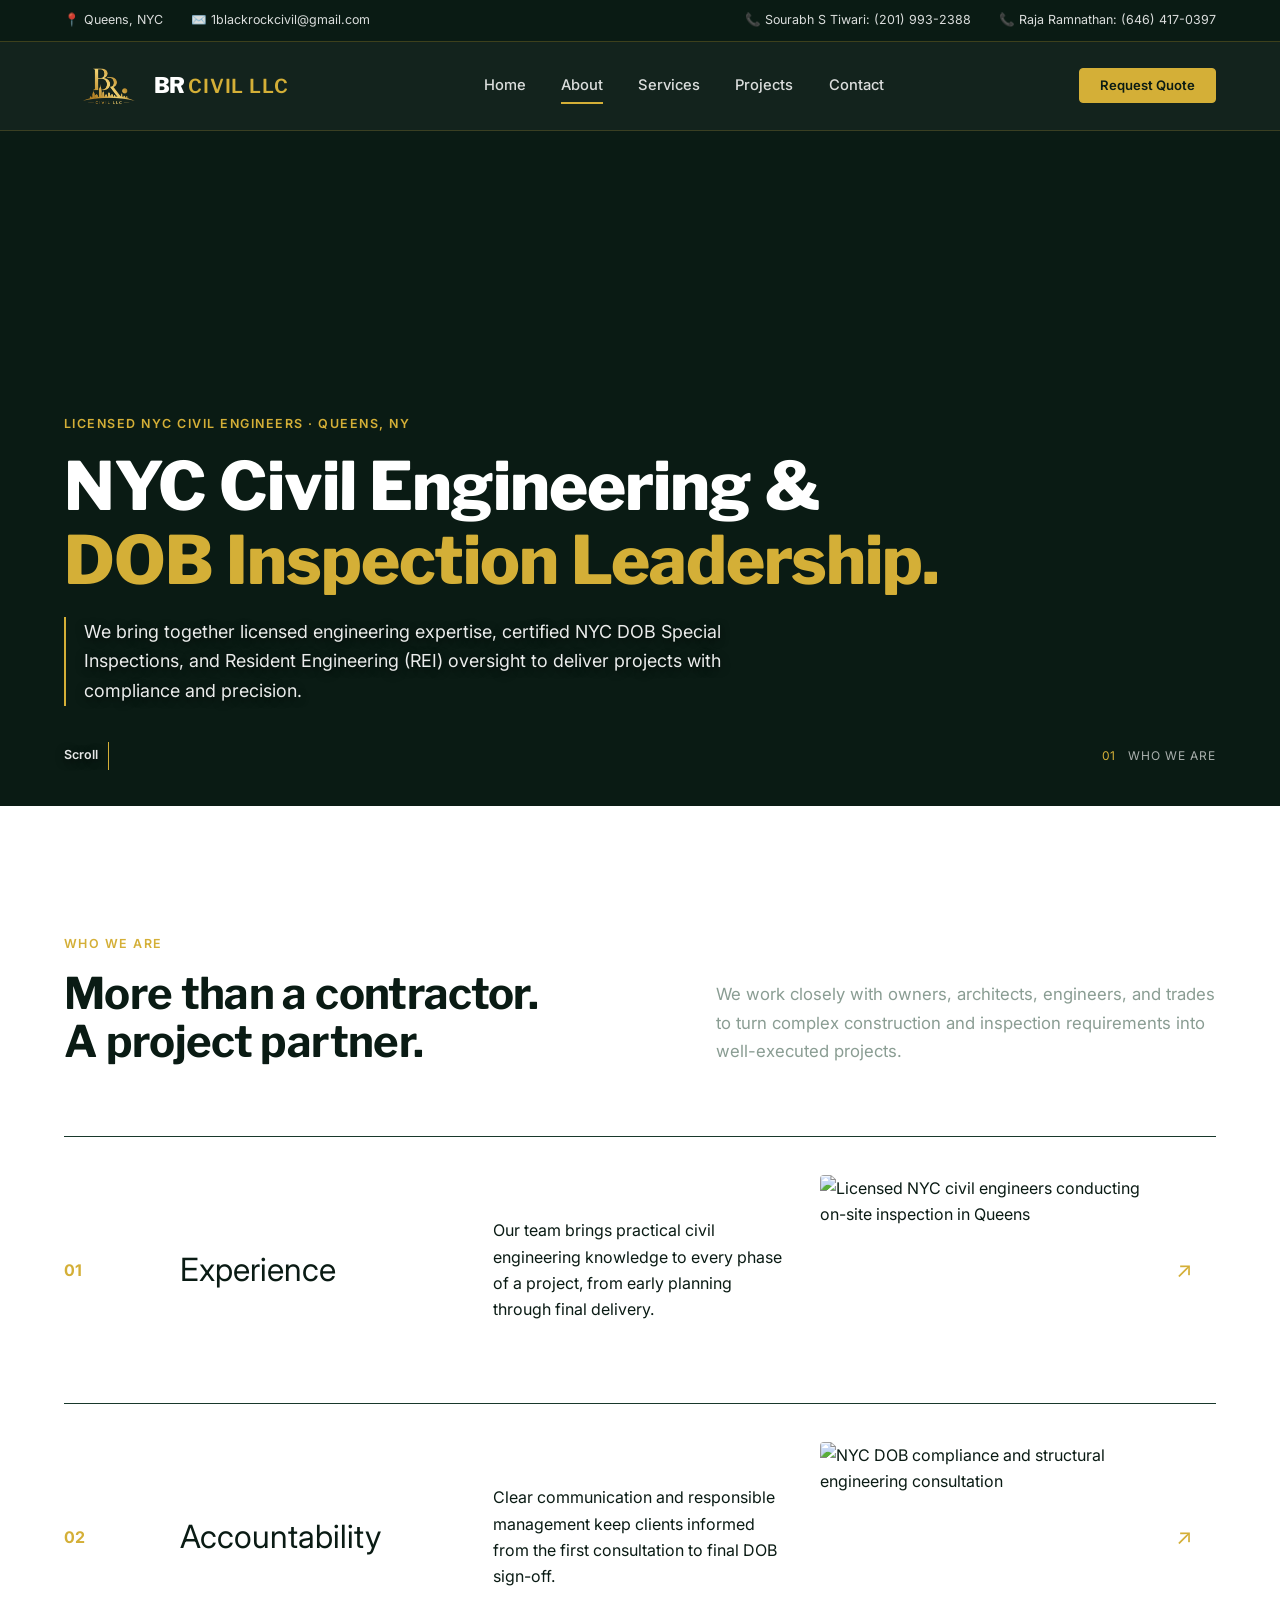
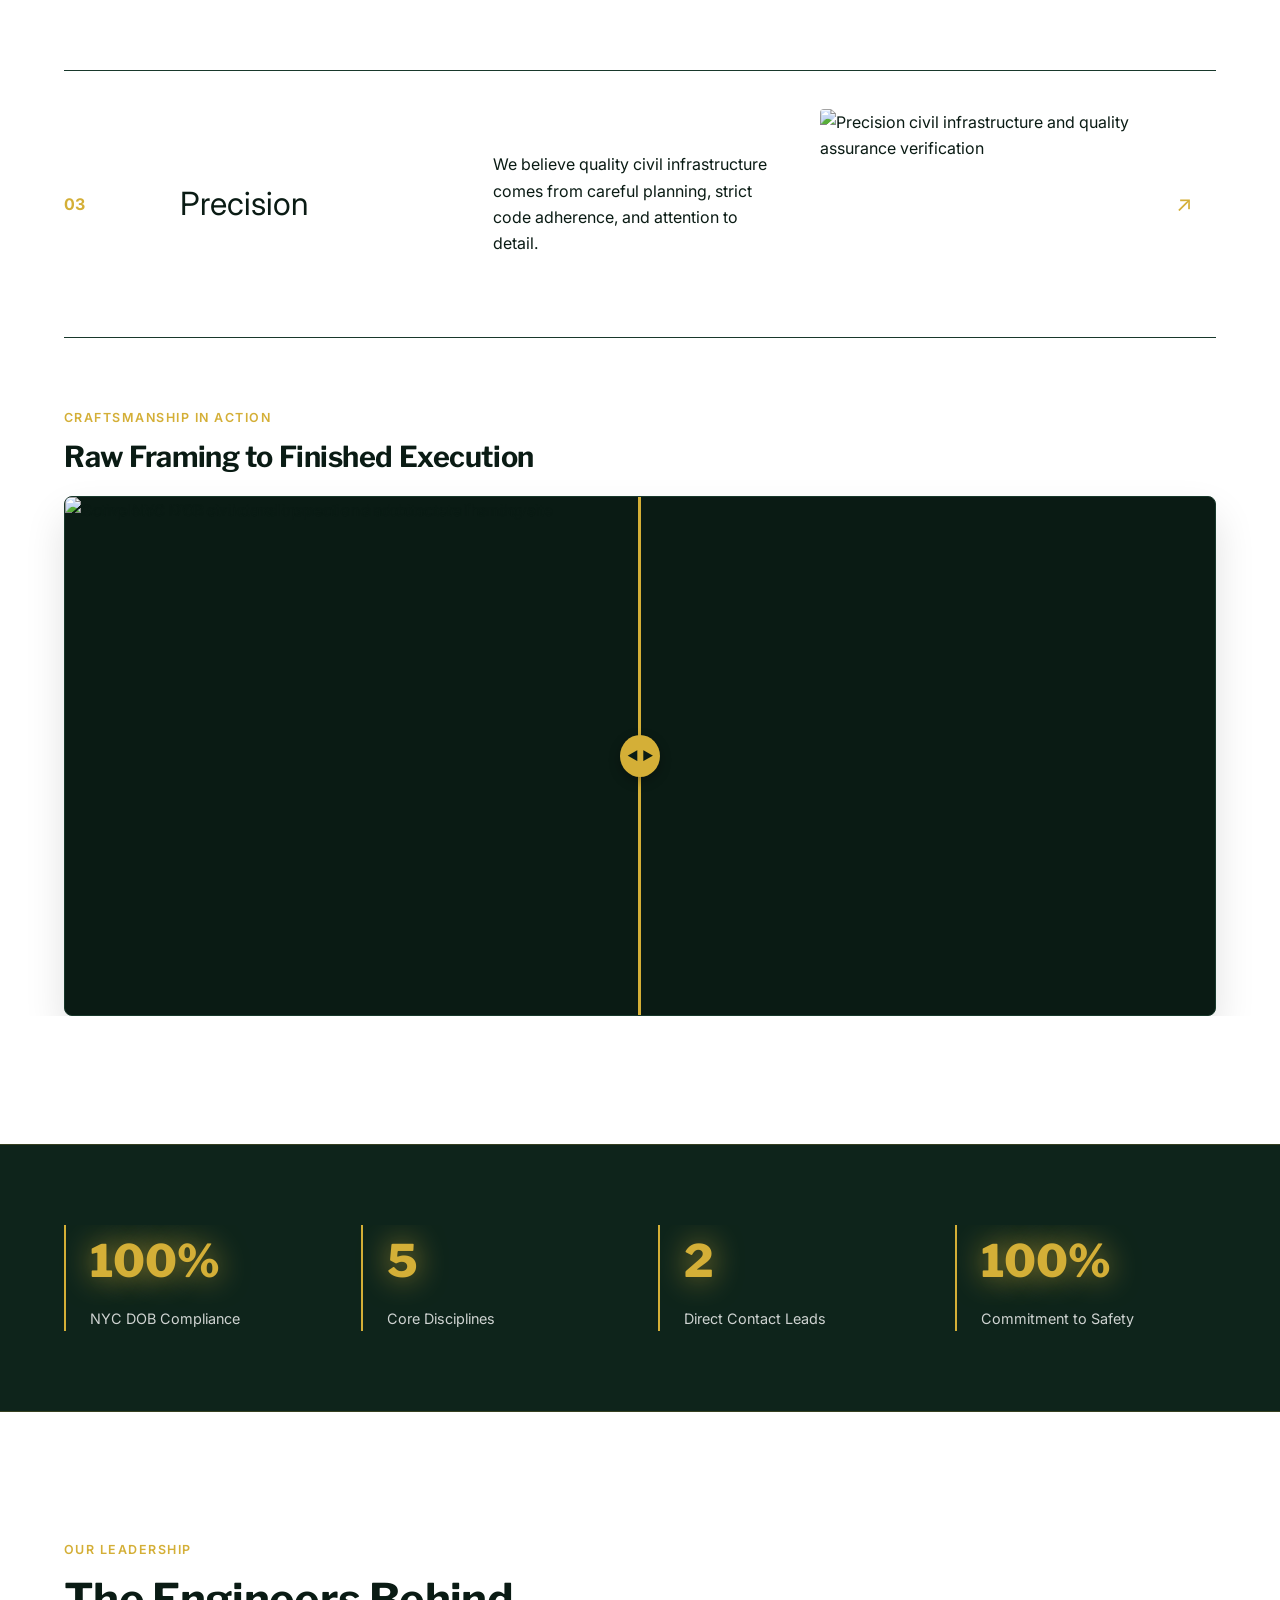
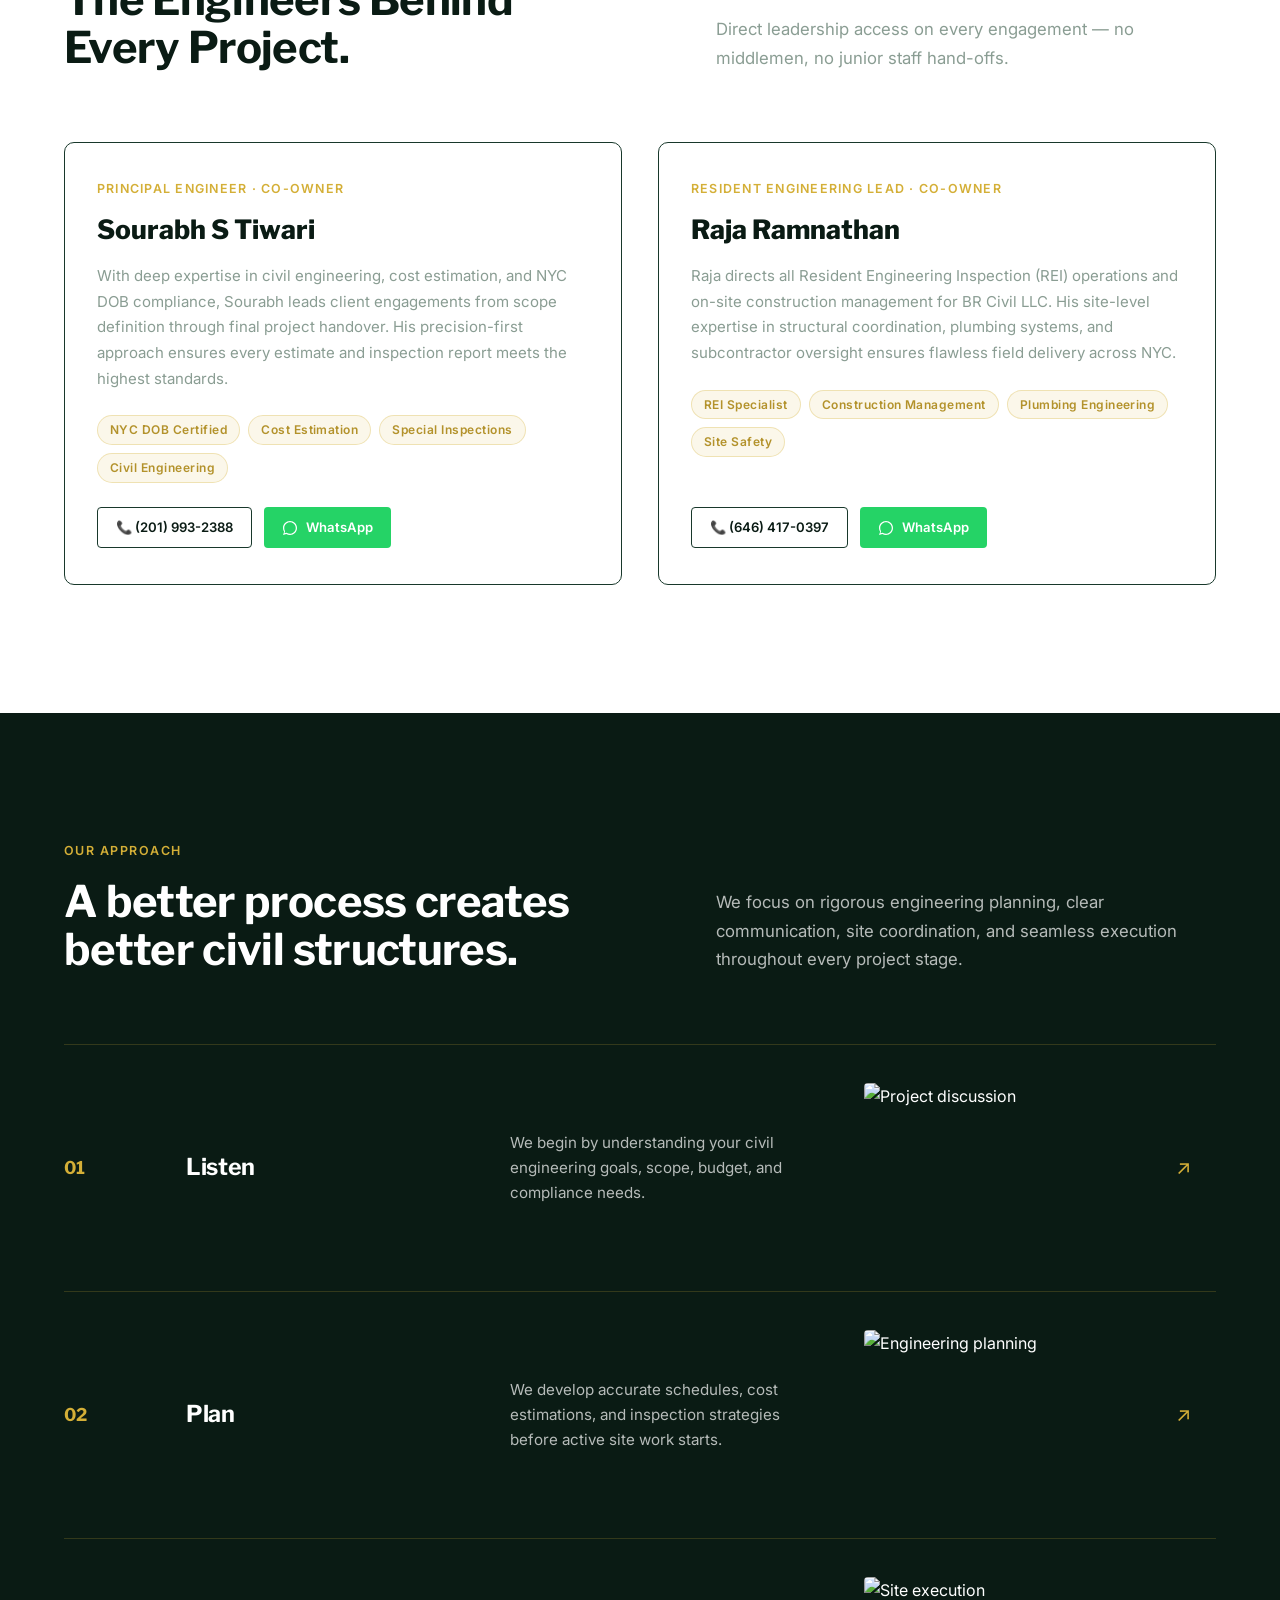
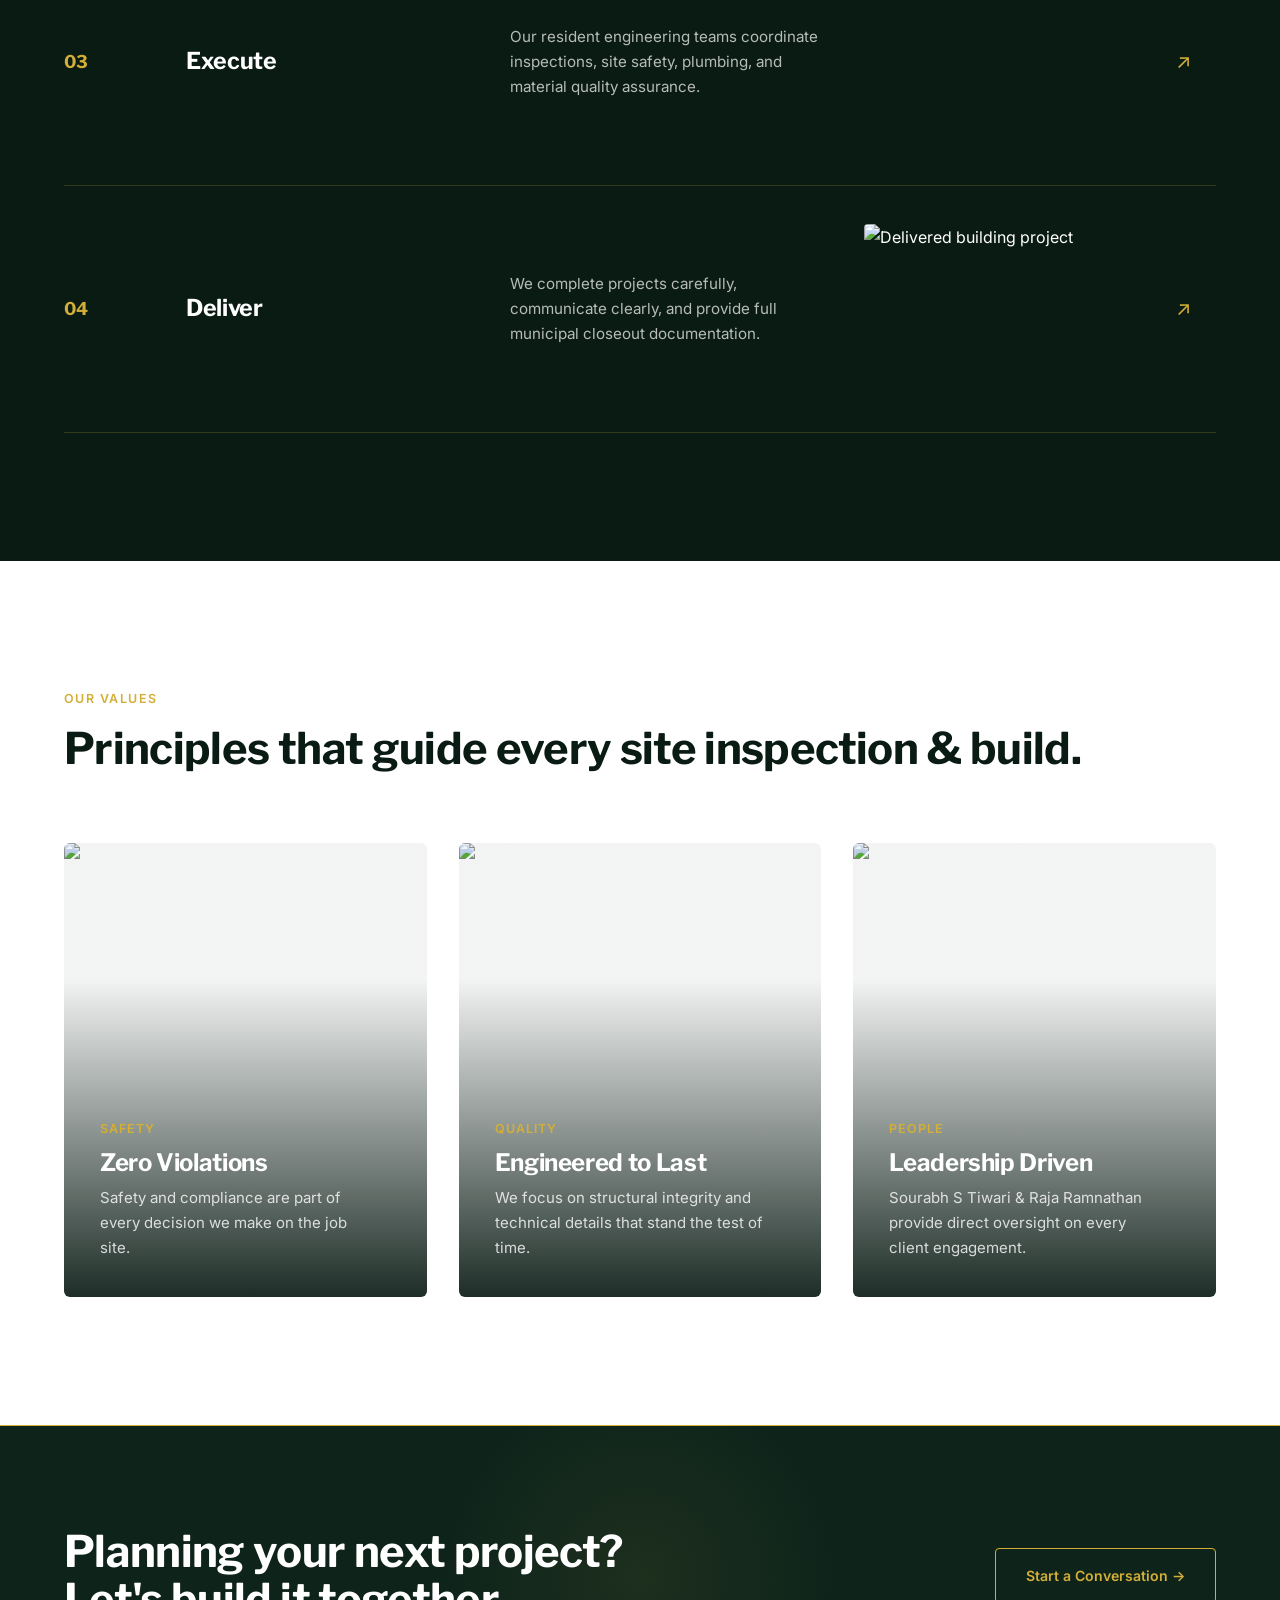
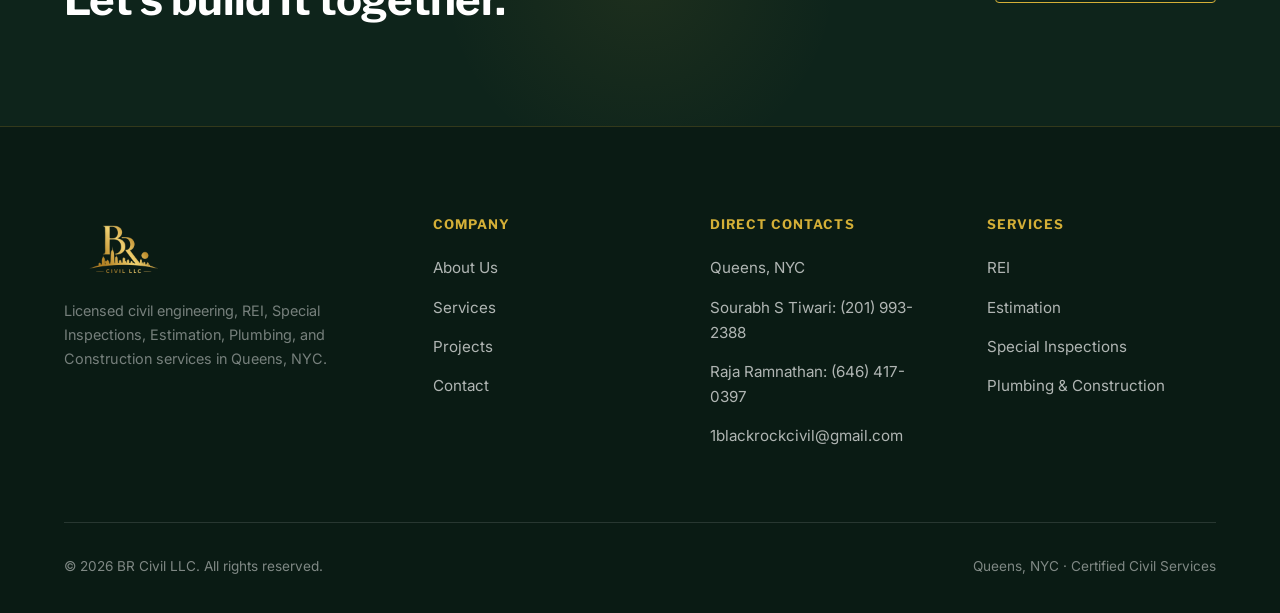
==== about.html @ d973e757 "feat(seo): optimize on-page meta tags and schema markup across all pages" ====
<!DOCTYPE html>
<html lang="en">
  <head>
    <meta charset="UTF-8">
    <meta name="viewport" content="width=device-width, initial-scale=1.0">
    
    <!-- Primary SEO Meta Tags -->
    <title>About BR Civil LLC | NYC Licensed Civil Engineers & DOB Inspectors</title>
    <meta name="description" content="Meet BR Civil LLC leadership: Sourabh S Tiwari and Raja Ramnathan. Certified NYC DOB Special Inspections, REI engineering, and civil management in Queens, NY.">
    <link rel="canonical" href="https://www.blackrockcivil.com/about.html">
  
    <!-- Open Graph / Facebook / LinkedIn -->
    <meta property="og:type" content="website">
    <meta property="og:url" content="https://www.blackrockcivil.com/about.html">
    <meta property="og:title" content="About BR Civil LLC | NYC Licensed Civil Engineers & DOB Inspectors">
    <meta property="og:description" content="Meet the leadership behind BR Civil LLC. Licensed civil engineers providing DOB Special Inspections and REI in NYC.">
    <meta property="og:image" content="https://www.blackrockcivil.com/images/br-civil-logo-transparent.png">
  
    <!-- Twitter Card -->
    <meta name="twitter:card" content="summary_large_image">
    <meta name="twitter:url" content="https://www.blackrockcivil.com/about.html">
    <meta name="twitter:title" content="About BR Civil LLC | NYC Licensed Civil Engineers & DOB Inspectors">
    <meta name="twitter:description" content="Meet the leadership behind BR Civil LLC. Licensed civil engineers providing DOB Special Inspections and REI in NYC.">
    <meta name="twitter:image" content="https://www.blackrockcivil.com/images/br-civil-logo-transparent.png">
  
    <!-- Structured Data: AboutPage & Leadership E-E-A-T Schema -->
    <script type="application/ld+json">
    {
      "@context": "https://schema.org",
      "@type": "AboutPage",
      "name": "About BR Civil LLC",
      "url": "https://www.blackrockcivil.com/about.html",
      "mainEntity": {
        "@type": "ProfessionalService",
        "name": "BR Civil LLC",
        "url": "https://www.blackrockcivil.com",
        "logo": "https://www.blackrockcivil.com/images/br-civil-logo-transparent.png",
        "address": {
          "@type": "PostalAddress",
          "addressLocality": "Queens",
          "addressRegion": "NY",
          "addressCountry": "US"
        },
        "founder": [
          {
            "@type": "Person",
            "name": "Sourabh S Tiwari",
            "jobTitle": "Principal Engineer & Co-Owner",
            "telephone": "+1-201-993-2388"
          },
          {
            "@type": "Person",
            "name": "Raja Ramnathan",
            "jobTitle": "Resident Engineering Lead & Co-Owner",
            "telephone": "+1-646-417-0397"
          }
        ]
      }
    }
    </script>
  
    <!-- Google Fonts -->
    <link rel="preconnect" href="https://fonts.googleapis.com">
    <link rel="preconnect" href="https://fonts.gstatic.com" crossorigin>
    <link href="https://fonts.googleapis.com/css2?family=Libre+Franklin:wght@400;500;600;700;800&family=Inter:wght@400;500;600&display=swap" rel="stylesheet">
  
    <link rel="stylesheet" href="css/style.css">
  </head>
<body>

  <!-- ================= PAGE LOAD BAR ================= -->
  <div id="pageLoader"></div>
  <div id="scrollProgressBar"></div>

  <!-- ================= TOP INFORMATION BAR ================= -->
  <div class="top-bar">
    <div class="wrap top-bar-inner">
      <div class="top-bar-info">
        <span>📍 Queens, NYC</span>
        <span>✉️ <a href="mailto:1blackrockcivil@gmail.com" style="color:inherit;">1blackrockcivil@gmail.com</a></span>
      </div>
      <div class="top-bar-contact">
        <a href="tel:2019932388">📞 Sourabh S Tiwari: (201) 993-2388</a>
        <a href="tel:6464170397">📞 Raja Ramnathan: (646) 417-0397</a>
      </div>
    </div>
  </div>

  <!-- ================= SITE HEADER ================= -->
  <header class="site-header on-dark" id="siteHeader">
    <div class="wrap header-wrap">
      
      <a href="index.html" class="logo" aria-label="BR Civil LLC Home" style="display:flex; align-items:center; gap:12px; text-decoration:none;">
        <img src="images/br-civil-logo-transparent.png" alt="BR Civil LLC - NYC Civil Engineering & DOB Special Inspections" class="logo-img" style="height:48px; width:auto;">
        <span class="brand-name-text" style="font-family:'Libre Franklin', sans-serif; font-weight:800; font-size:1.35rem; color:#ffffff; letter-spacing:-0.02em; line-height:1; text-transform:uppercase;">
          BR <span style="color:#D4AF37; font-weight:600; font-size:1.2rem; letter-spacing:0.04em;">Civil LLC</span>
        </span>
      </a>

      <nav class="main-nav" id="mainNav">
        <ul>
          <li><a href="index.html">Home</a></li>
          <li><a href="about.html" class="active">About</a></li>
          <li><a href="services.html">Services</a></li>
          <li><a href="projects.html">Projects</a></li>
          <li><a href="contact.html">Contact</a></li>
        </ul>
      </nav>

      <div class="header-actions">
        <a href="contact.html" class="btn solid header-btn">Request Quote</a>
        <button class="mobile-toggle" id="mobileToggle" aria-label="Toggle Mobile Navigation">
          <div class="hamburger-icon">
            <span></span><span></span><span></span>
          </div>
        </button>
      </div>

    </div>
  </header>

  <!-- ================= ABOUT HERO ================= -->
  <section class="about-hero">
    <div class="about-hero-image" style="background-image: url('https://images.unsplash.com/photo-1504307651254-35680f356dfd?q=85&w=2000&auto=format&fit=crop');"></div>
    <div class="about-hero-overlay"></div>

    <div class="wrap about-hero-inner">
      <div class="eyebrow">Licensed NYC Civil Engineers · Queens, NY</div>
      <h1>NYC Civil Engineering &amp; <span>DOB Inspection Leadership.</span></h1>
      <p class="hero-sub">We bring together licensed engineering expertise, certified NYC DOB Special Inspections, and Resident Engineering (REI) oversight to deliver projects with compliance and precision.</p>
    </div>
    <div class="about-hero-meta"><span>01</span> Who We Are</div>
    <div class="scroll-cue">Scroll</div>
  </section>

  <!-- ================= WHO WE ARE & PRINCIPLES ================= -->
  <section class="section who-we-are">
    <div class="wrap">
      <div class="section-head reveal">
        <div>
          <div class="eyebrow">Who We Are</div>
          <h2>More than a contractor.<br>A project partner.</h2>
        </div>
        <p>We work closely with owners, architects, engineers, and trades to turn complex construction and inspection requirements into well-executed projects.</p>
      </div>

      <div class="principles reveal">
        <div class="principle">
          <div class="principle-number">01</div>
          <div class="principle-title">Experience</div>
          <div class="principle-description">Our team brings practical civil engineering knowledge to every phase of a project, from early planning through final delivery.</div>
          <div class="principle-image">
            <img src="https://images.unsplash.com/photo-1581092160562-40aa08e78837?q=85&w=1200&auto=format&fit=crop" alt="Licensed NYC civil engineers conducting on-site inspection in Queens" loading="lazy">
          </div>
          <div class="principle-arrow">↗</div>
        </div>

        <div class="principle">
          <div class="principle-number">02</div>
          <div class="principle-title">Accountability</div>
          <div class="principle-description">Clear communication and responsible management keep clients informed from the first consultation to final DOB sign-off.</div>
          <div class="principle-image">
            <img src="https://images.unsplash.com/photo-1542744173-8e7e53415bb0?q=85&w=1200&auto=format&fit=crop" alt="NYC DOB compliance and structural engineering consultation" loading="lazy">
          </div>
          <div class="principle-arrow">↗</div>
        </div>

        <div class="principle">
          <div class="principle-number">03</div>
          <div class="principle-title">Precision</div>
          <div class="principle-description">We believe quality civil infrastructure comes from careful planning, strict code adherence, and attention to detail.</div>
          <div class="principle-image">
            <img src="https://images.unsplash.com/photo-1562259949-e8e7689d7828?q=85&w=1200&auto=format&fit=crop" alt="Precision civil infrastructure and quality assurance verification" loading="lazy">
          </div>
          <div class="principle-arrow">↗</div>
        </div>
      </div>

      <!-- BEFORE / AFTER INTERACTIVE SLIDER -->
      <div class="before-after-container reveal" id="beforeAfterSlider">
        <div class="eyebrow" style="margin-bottom: 12px;">Craftsmanship in Action</div>
        <h3 style="margin-bottom: 24px; font-size: 1.8rem; color: var(--black);">Raw Framing to Finished Execution</h3>
        
        <div class="ba-slider">
          <!-- AFTER IMAGE -->
          <img class="ba-img ba-after" src="https://images.unsplash.com/photo-1600607687939-ce8a6c25118c?q=85&w=1600&auto=format&fit=crop" alt="Completed NYC civil development and architectural handover">
          
          <!-- BEFORE IMAGE -->
          <div class="ba-before-wrap" id="baBeforeWrap">
            <img class="ba-img ba-before" src="https://images.unsplash.com/photo-1503387762-592deb58ef4e?q=85&w=1600&auto=format&fit=crop" alt="Active NYC DOB structural inspection and concrete framing site">
          </div>

          <!-- DRAG HANDLE -->
          <div class="ba-handle" id="baHandle">
            <div class="ba-handle-line"></div>
            <div class="ba-handle-button">
              <span>◀ ▶</span>
            </div>
          </div>
        </div>
      </div>

    </div>
  </section>

  <!-- ================= STATS BAR ================= -->
  <section class="stats-bar">
    <div class="wrap stats-grid">
      <div class="stat">
        <div class="num" data-target="100" data-suffix="%">100%</div>
        <div class="label">NYC DOB Compliance</div>
      </div>
      <div class="stat">
        <div class="num" data-target="5">5</div>
        <div class="label">Core Disciplines</div>
      </div>
      <div class="stat">
        <div class="num" data-target="2">2</div>
        <div class="label">Direct Contact Leads</div>
      </div>
      <div class="stat">
        <div class="num" data-target="100" data-suffix="%">100%</div>
        <div class="label">Commitment to Safety</div>
      </div>
    </div>
  </section>

  <!-- ================= LEADERSHIP TEAM SECTION ================= -->
  <section class="team-section">
    <div class="wrap">
      <div class="section-head reveal">
        <div>
          <div class="eyebrow">Our Leadership</div>
          <h2>The Engineers Behind<br>Every Project.</h2>
        </div>
        <p>Direct leadership access on every engagement — no middlemen, no junior staff hand-offs.</p>
      </div>

      <div class="team-grid reveal-stagger">

        <div class="team-card">
          <div class="team-card-body">
            <div class="team-card-role">Principal Engineer · Co-Owner</div>
            <div class="team-card-name">Sourabh S Tiwari</div>
            <p class="team-card-bio">With deep expertise in civil engineering, cost estimation, and NYC DOB compliance, Sourabh leads client engagements from scope definition through final project handover. His precision-first approach ensures every estimate and inspection report meets the highest standards.</p>
            <div class="team-card-certs">
              <span class="cert-badge">NYC DOB Certified</span>
              <span class="cert-badge">Cost Estimation</span>
              <span class="cert-badge">Special Inspections</span>
              <span class="cert-badge">Civil Engineering</span>
            </div>
            <div class="team-card-contact">
              <a href="tel:2019932388" class="team-contact-btn phone">📞 (201) 993-2388</a>
              <a href="https://wa.me/12019932388?text=Hello%20Sourabh,%20I%20am%20reaching%20out%20via%20the%20BR%20Civil%20LLC%20website." target="_blank" rel="noopener noreferrer" class="team-contact-btn whatsapp">
                <svg width="16" height="16" viewBox="0 0 32 32" fill="none" xmlns="http://www.w3.org/2000/svg"><path d="M16 2C8.268 2 2 8.268 2 16c0 2.82.83 5.44 2.26 7.64L2.05 30l6.58-2.15C10.77 29.19 13.3 30 16 30c7.732 0 14-6.268 14-14S23.732 2 16 2zm0 25.5c-2.45 0-4.75-.71-6.7-1.95l-.48-.3-3.9 1.28 1.29-3.79-.33-.52A11.43 11.43 0 014.5 16c0-6.34 5.16-11.5 11.5-11.5S27.5 9.66 27.5 16 22.34 27.5 16 27.5z" fill="#FFFFFF"/></svg>
                WhatsApp
              </a>
            </div>
          </div>
        </div>

        <div class="team-card">
          <div class="team-card-body">
            <div class="team-card-role">Resident Engineering Lead · Co-Owner</div>
            <div class="team-card-name">Raja Ramnathan</div>
            <p class="team-card-bio">Raja directs all Resident Engineering Inspection (REI) operations and on-site construction management for BR Civil LLC. His site-level expertise in structural coordination, plumbing systems, and subcontractor oversight ensures flawless field delivery across NYC.</p>
            <div class="team-card-certs">
              <span class="cert-badge">REI Specialist</span>
              <span class="cert-badge">Construction Management</span>
              <span class="cert-badge">Plumbing Engineering</span>
              <span class="cert-badge">Site Safety</span>
            </div>
            <div class="team-card-contact">
              <a href="tel:6464170397" class="team-contact-btn phone">📞 (646) 417-0397</a>
              <a href="https://wa.me/16464170397?text=Hello%20Raja,%20I%20am%20reaching%20out%20via%20the%20BR%20Civil%20LLC%20website." target="_blank" rel="noopener noreferrer" class="team-contact-btn whatsapp">
                <svg width="16" height="16" viewBox="0 0 32 32" fill="none" xmlns="http://www.w3.org/2000/svg"><path d="M16 2C8.268 2 2 8.268 2 16c0 2.82.83 5.44 2.26 7.64L2.05 30l6.58-2.15C10.77 29.19 13.3 30 16 30c7.732 0 14-6.268 14-14S23.732 2 16 2zm0 25.5c-2.45 0-4.75-.71-6.7-1.95l-.48-.3-3.9 1.28 1.29-3.79-.33-.52A11.43 11.43 0 014.5 16c0-6.34 5.16-11.5 11.5-11.5S27.5 9.66 27.5 16 22.34 27.5 16 27.5z" fill="#FFFFFF"/></svg>
                WhatsApp
              </a>
            </div>
          </div>
        </div>

      </div>
    </div>
  </section>

  <!-- ================= OUR APPROACH ================= -->
  <section class="section section-dark approach-section">
    <div class="wrap">
      <div class="section-head reveal">
        <div>
          <div class="eyebrow">Our Approach</div>
          <h2>A better process creates better civil structures.</h2>
        </div>
        <p>We focus on rigorous engineering planning, clear communication, site coordination, and seamless execution throughout every project stage.</p>
      </div>

      <div class="process-list reveal">
        <div class="process-item">
          <div class="idx">01</div>
          <h3>Listen</h3>
          <p>We begin by understanding your civil engineering goals, scope, budget, and compliance needs.</p>
          <div class="process-image">
            <img src="https://images.unsplash.com/photo-1581094794329-c8112a89af12?q=85&w=1000&auto=format&fit=crop" alt="Project discussion" loading="lazy">
          </div>
          <span class="process-arrow">↗</span>
        </div>

        <div class="process-item">
          <div class="idx">02</div>
          <h3>Plan</h3>
          <p>We develop accurate schedules, cost estimations, and inspection strategies before active site work starts.</p>
          <div class="process-image">
            <img src="https://images.unsplash.com/photo-1524758631624-e2822e304c36?q=85&w=1000&auto=format&fit=crop" alt="Engineering planning" loading="lazy">
          </div>
          <span class="process-arrow">↗</span>
        </div>

        <div class="process-item">
          <div class="idx">03</div>
          <h3>Execute</h3>
          <p>Our resident engineering teams coordinate inspections, site safety, plumbing, and material quality assurance.</p>
          <div class="process-image">
            <img src="https://images.unsplash.com/photo-1590479773265-7464e5d48118?q=85&w=1000&auto=format&fit=crop" alt="Site execution" loading="lazy">
          </div>
          <span class="process-arrow">↗</span>
        </div>

        <div class="process-item">
          <div class="idx">04</div>
          <h3>Deliver</h3>
          <p>We complete projects carefully, communicate clearly, and provide full municipal closeout documentation.</p>
          <div class="process-image">
            <img src="https://images.unsplash.com/photo-1487958449943-2429e8be8625?q=85&w=1000&auto=format&fit=crop" alt="Delivered building project" loading="lazy">
          </div>
          <span class="process-arrow">↗</span>
        </div>
      </div>
    </div>
  </section>

  <!-- ================= VALUES ================= -->
  <section class="section">
    <div class="wrap">
      <div class="section-head reveal">
        <div>
          <div class="eyebrow">Our Values</div>
          <h2>Principles that guide every site inspection &amp; build.</h2>
        </div>
      </div>

      <div class="tiles reveal-stagger">
        <div class="tile">
          <img src="https://images.unsplash.com/photo-1591115765373-5207764f72e7?q=85&w=900&auto=format&fit=crop" alt="NYC DOB zero violation site safety protocols" loading="lazy">
          <div class="tile-overlay">
            <div class="tag">Safety</div>
            <h3>Zero Violations</h3>
            <p>Safety and compliance are part of every decision we make on the job site.</p>
          </div>
        </div>

        <div class="tile">
          <img src="https://images.unsplash.com/photo-1487958449943-2429e8be8625?q=85&w=900&auto=format&fit=crop" alt="Engineered structural endurance across New York City" loading="lazy">
          <div class="tile-overlay">
            <div class="tag">Quality</div>
            <h3>Engineered to Last</h3>
            <p>We focus on structural integrity and technical details that stand the test of time.</p>
          </div>
        </div>

        <div class="tile">
          <img src="https://images.unsplash.com/photo-1556761175-b413da4baf72?q=85&w=900&auto=format&fit=crop" alt="Sourabh S Tiwari and Raja Ramnathan civil project management team" loading="lazy">
          <div class="tile-overlay">
            <div class="tag">People</div>
            <h3>Leadership Driven</h3>
            <p>Sourabh S Tiwari &amp; Raja Ramnathan provide direct oversight on every client engagement.</p>
          </div>
        </div>
      </div>
    </div>
  </section>

  <!-- ================= CTA BANNER ================= -->
  <section class="cta-banner">
    <div class="wrap cta-inner">
      <div class="cta-text">
        <h2>Planning your next project?<br>Let's build it together.</h2>
      </div>
      <a href="contact.html" class="btn on-dark">Start a Conversation →</a>
    </div>
  </section>

  <!-- ================= FOOTER ================= -->
  <footer>
    <div class="wrap">
      <div class="footer-grid">
        <div class="footer-col">
          <div class="footer-logo-wrap">
            <a href="index.html">
              <img src="images/br-civil-logo-transparent.png" alt="BR Civil LLC Logo" class="footer-logo-img">
            </a>
          </div>
          <p style="opacity:0.65; font-size:0.9rem; max-width:280px; color:inherit;">
            Licensed civil engineering, REI, Special Inspections, Estimation, Plumbing, and Construction services in Queens, NYC.
          </p>
        </div>
        <div class="footer-col">
          <h4>Company</h4>
          <ul>
            <li><a href="about.html">About Us</a></li>
            <li><a href="services.html">Services</a></li>
            <li><a href="projects.html">Projects</a></li>
            <li><a href="contact.html">Contact</a></li>
          </ul>
        </div>
        <div class="footer-col">
          <h4>Direct Contacts</h4>
          <ul>
            <li>Queens, NYC</li>
            <li>Sourabh S Tiwari: <a href="tel:2019932388">(201) 993-2388</a></li>
            <li>Raja Ramnathan: <a href="tel:6464170397">(646) 417-0397</a></li>
            <li><a href="mailto:1blackrockcivil@gmail.com">1blackrockcivil@gmail.com</a></li>
          </ul>
        </div>
        <div class="footer-col">
          <h4>Services</h4>
          <ul>
            <li>REI</li>
            <li>Estimation</li>
            <li>Special Inspections</li>
            <li>Plumbing &amp; Construction</li>
          </ul>
        </div>
      </div>
      <div class="footer-bottom">
        <span>© 2026 BR Civil LLC. All rights reserved.</span>
        <span>Queens, NYC · Certified Civil Services</span>
      </div>
    </div>
  </footer>

  <script src="js/script.js"></script>
</body>
</html>
---- css/style.css ----
/* =========================================================
   BR CIVIL LLC — BRAND COLOR THEME & SYSTEM
   ========================================================= */

   :root {
    /* BR Civil LLC Color Reference Palette */
    --black: #0A1B14;               /* Deepest Forest Black */
    --charcoal: #0E241B;            /* Deep Forest Emerald */
    --grey: #8A9D93;                /* Muted Slate Grey */
    --grey-light: #18382B;          /* Dark Forest Border */
    --white: #FFFFFF;
    --off-white: #FAFBF9;
  
    /* Accent Metallic Gold Shades */
    --gold: #D4AF37;                /* Rich Metallic Gold */
    --gold-dim: #B3922B;            /* Deeper Metallic Gold */
    --gold-glow: rgba(212, 175, 55, 0.18);
  
    /* Mapping to existing variable names for seamless compatibility */
    --orange: var(--gold);
    --orange-dim: var(--gold-dim);
  
    --font-display: 'Libre Franklin', sans-serif;
    --font-body: 'Inter', sans-serif;
  
    --container: 1380px;
    --edge: clamp(24px, 5vw, 80px);
  }
  
  * { margin: 0; padding: 0; box-sizing: border-box; }
  html { scroll-behavior: smooth; }
  body {
    font-family: var(--font-body);
    background: var(--white);
    color: var(--black);
    line-height: 1.65;
    -webkit-font-smoothing: antialiased;
    overflow-x: hidden;
    width: 100%;
  }
  
  /* Prevent page background scroll when mobile menu is active */
  body.menu-open {
    overflow: hidden !important;
  }
  
  /* Global Responsive Image Rule */
  img {
    max-width: 100%;
    height: auto;
    display: block;
  }
  
  a { color: inherit; text-decoration: none; }
  
  /* Global Container Ceiling */
  .wrap {
    max-width: var(--container);
    margin: 0 auto;
    padding-left: var(--edge);
    padding-right: var(--edge);
    width: 100%;
  }
  
  /* De-congested Rhythm System */
  .section { 
    padding: clamp(90px, 10vw, 140px) 0; 
  }
  .section.tight { 
    padding: clamp(60px, 6vw, 90px) 0; 
  }
  
  .section-head {
    display: flex;
    justify-content: space-between;
    align-items: flex-end;
    gap: 48px;
    margin-bottom: clamp(48px, 6vw, 70px);
  }
  .section-head p {
    max-width: 500px;
    font-size: 1.05rem;
    line-height: 1.7;
  }
  
  .eyebrow {
    font-family: var(--font-body);
    font-size: 0.78rem;
    font-weight: 600;
    letter-spacing: 0.12em;
    text-transform: uppercase;
    color: var(--gold);
    margin-bottom: 16px;
  }
  
  h1, h2, h3, h4 {
    font-family: var(--font-display);
    font-weight: 700;
    letter-spacing: -0.015em;
    line-height: 1.1;
  }
  h1 { font-size: clamp(2.6rem, 5.2vw, 4.6rem); font-weight: 800; }
  h2 { font-size: clamp(1.9rem, 3.4vw, 3rem); }
  h3 { font-size: 1.35rem; font-weight: 700; }
  p { color: var(--grey); }
  
  /* Buttons */
  .btn {
    display: inline-flex;
    align-items: center;
    gap: 12px;
    font-size: 0.88rem;
    font-weight: 600;
    padding: 15px 30px;
    border: 1.5px solid var(--black);
    color: var(--black);
    transition: all 0.3s cubic-bezier(0.16, 1, 0.3, 1);
    white-space: nowrap;
    cursor: pointer;
    background: transparent;
    border-radius: 4px;
    position: relative;
    overflow: hidden;
  }
  .btn::after {
    content: '';
    position: absolute;
    inset: 0;
    background: var(--gold);
    opacity: 0;
    transform: scaleX(0);
    transform-origin: left;
    transition: transform 0.35s cubic-bezier(0.16, 1, 0.3, 1), opacity 0.35s ease;
    z-index: -1;
  }
  .btn:hover {
    background: var(--black);
    color: var(--gold);
    transform: translateY(-2px);
  }
  .btn.solid {
    background: var(--gold);
    color: var(--black);
    border-color: var(--gold);
  }
  .btn.solid:hover {
    background: var(--gold-dim);
    border-color: var(--gold-dim);
    color: var(--white);
    transform: translateY(-2px);
    box-shadow: 0 8px 24px rgba(212, 175, 55, 0.35);
  }
  .btn.sm {
    padding: 10px 20px;
    font-size: 0.82rem;
  }
  .btn.on-dark {
    border-color: var(--gold);
    color: var(--gold);
  }
  .btn.on-dark:hover {
    background: var(--gold);
    color: var(--black);
  }
  
  .btn-circle {
    width: 48px;
    height: 48px;
    border-radius: 50%;
    border: 1px solid var(--grey-light);
    background: var(--white);
    display: inline-flex;
    align-items: center;
    justify-content: center;
    font-size: 1.3rem;
    cursor: pointer;
    transition: all 0.25s ease;
  }
  .btn-circle:hover {
    background: var(--gold);
    color: var(--black);
    border-color: var(--gold);
  }
  
  /* =========================================================
     SCROLL PROGRESS BAR
     ========================================================= */
  #scrollProgressBar {
    position: fixed;
    top: 0;
    left: 0;
    height: 3px;
    width: 0%;
    background: linear-gradient(90deg, var(--gold-dim), var(--gold), #f0d060);
    z-index: 99999;
    transition: width 0.08s linear;
    box-shadow: 0 0 8px rgba(212, 175, 55, 0.6);
  }
  
  /* =========================================================
     PAGE LOAD PROGRESS BAR
     ========================================================= */
  #pageLoader {
    position: fixed;
    top: 0;
    left: 0;
    height: 3px;
    background: linear-gradient(90deg, var(--gold-dim), var(--gold), #f0d060);
    z-index: 999999;
    box-shadow: 0 0 10px rgba(212, 175, 55, 0.8);
    animation: pageLoad 0.7s cubic-bezier(0.16, 1, 0.3, 1) forwards;
  }
  
  @keyframes pageLoad {
    0% { width: 0%; opacity: 1; }
    70% { width: 85%; opacity: 1; }
    90% { width: 100%; opacity: 1; }
    100% { width: 100%; opacity: 0; pointer-events: none; }
  }
  
  /* TOP BAR & STICKY HEADER */
  .top-bar {
    background: var(--black);
    color: rgba(255, 255, 255, 0.85);
    font-size: 0.78rem;
    padding: 10px 0;
    border-bottom: 1px solid rgba(212, 175, 55, 0.25);
  }
  .top-bar-inner {
    display: flex;
    justify-content: space-between;
    align-items: center;
  }
  .top-bar-info, .top-bar-contact {
    display: flex;
    gap: 28px;
  }
  
  .site-header {
    position: sticky;
    top: 0;
    z-index: 10000;
    background: rgba(10, 27, 20, 0.96);
    backdrop-filter: blur(12px);
    border-bottom: 1px solid rgba(212, 175, 55, 0.2);
    transition: all 0.3s ease;
    overflow: visible !important;
  }
  .site-header.on-dark {
    background: rgba(10, 27, 20, 0.96);
    border-bottom-color: rgba(212, 175, 55, 0.2);
  }
  .site-header.scrolled {
    box-shadow: 0 10px 30px rgba(0, 0, 0, 0.35);
    border-bottom-color: rgba(212, 175, 55, 0.35);
  }
  
  .header-wrap {
    display: flex;
    align-items: center;
    justify-content: space-between;
    height: 88px;
  }
  
  .logo {
    font-family: var(--font-display);
    font-size: 1.38rem;
    font-weight: 800;
    color: var(--white);
    display: flex;
    align-items: center;
    gap: 12px;
  }
  .site-header.on-dark .logo { color: var(--white); }
  .logo span.accent { color: var(--gold); }
  
  nav.main-nav ul {
    display: flex;
    gap: 2.2rem;
    list-style: none;
    align-items: center;
  }
  nav.main-nav a {
    font-size: 0.92rem;
    font-weight: 500;
    color: rgba(255, 255, 255, 0.85);
    transition: color 0.2s ease;
    padding: 12px 0;
    display: inline-flex;
    align-items: center;
    gap: 4px;
    position: relative;
  }
  nav.main-nav a::after {
    content: '';
    position: absolute;
    bottom: 6px;
    left: 0;
    width: 0;
    height: 1.5px;
    background: var(--gold);
    transition: width 0.3s cubic-bezier(0.16, 1, 0.3, 1);
  }
  nav.main-nav a:hover::after,
  nav.main-nav a.active::after {
    width: 100%;
  }
  .site-header.on-dark nav.main-nav a { color: rgba(255, 255, 255, 0.85); }
  nav.main-nav a:hover, nav.main-nav a.active { color: var(--gold); }
  
  /* Dedicated Header Button Rules */
  .header-actions {
    display: flex;
    align-items: center;
    gap: 16px;
    z-index: 10;
  }
  
  .header-btn {
    padding: 10px 20px !important;
    font-size: 0.82rem !important;
    font-weight: 600;
    border-radius: 4px;
    white-space: nowrap;
    line-height: 1;
  }
  
  /* Hamburger icon for mobile */
  .mobile-toggle {
    display: none;
    background: none;
    border: none;
    color: var(--white);
    font-size: 0.95rem;
    font-weight: 700;
    cursor: pointer;
    padding: 8px 10px;
    position: relative;
    width: 44px;
    height: 44px;
    align-items: center;
    justify-content: center;
  }
  
  .hamburger-icon {
    display: flex;
    flex-direction: column;
    gap: 5px;
    width: 22px;
  }
  
  .hamburger-icon span {
    display: block;
    height: 2px;
    background: var(--white);
    border-radius: 2px;
    transition: all 0.35s cubic-bezier(0.16, 1, 0.3, 1);
    transform-origin: center;
  }
  
  .mobile-toggle.is-active .hamburger-icon span:nth-child(1) {
    transform: translateY(7px) rotate(45deg);
  }
  .mobile-toggle.is-active .hamburger-icon span:nth-child(2) {
    opacity: 0;
    transform: scaleX(0);
  }
  .mobile-toggle.is-active .hamburger-icon span:nth-child(3) {
    transform: translateY(-7px) rotate(-45deg);
  }
  
  /* CAPABILITIES MEGA MENU */
  .has-mega-menu { position: static; }
  .mega-menu {
    position: absolute;
    top: 100%;
    left: 0;
    width: 100%;
    background: rgba(10, 27, 20, 0.98);
    backdrop-filter: blur(20px);
    border-bottom: 1px solid rgba(212, 175, 55, 0.2);
    opacity: 0;
    visibility: hidden;
    transform: translateY(12px);
    transition: all 0.35s cubic-bezier(0.16, 1, 0.3, 1);
    pointer-events: none;
    box-shadow: 0 30px 60px rgba(0,0,0,0.4);
  }
  .has-mega-menu:hover .mega-menu,
  .mega-menu.is-active {
    opacity: 1;
    visibility: visible;
    transform: translateY(0);
    pointer-events: auto;
  }
  
  .mega-menu-inner {
    max-width: var(--container);
    margin: 0 auto;
    padding: 48px var(--edge);
    display: grid;
    grid-template-columns: 1fr 1.2fr;
    gap: 48px;
  }
  
  .mega-categories {
    display: flex;
    flex-direction: column;
    gap: 8px;
  }
  .mega-cat-item {
    padding: 14px 20px;
    border-radius: 6px;
    display: flex;
    justify-content: space-between;
    align-items: center;
    cursor: pointer;
    color: rgba(255,255,255,0.7);
    transition: all 0.2s ease;
    font-size: 0.95rem;
    font-weight: 500;
  }
  .mega-cat-item:hover, .mega-cat-item.active {
    background: rgba(212, 175, 55, 0.15);
    color: var(--gold);
    padding-left: 26px;
  }
  .mega-cat-item .count {
    font-size: 0.78rem;
    color: rgba(255,255,255,0.45);
  }
  
  .mega-preview { display: flex; align-items: center; }
  .preview-card {
    display: grid;
    grid-template-columns: 200px 1fr;
    gap: 24px;
    background: rgba(255,255,255,0.04);
    border: 1px solid rgba(212, 175, 55, 0.2);
    padding: 24px;
    border-radius: 8px;
    align-items: center;
  }
  .preview-card img {
    width: 100%;
    height: 160px;
    object-fit: cover;
    border-radius: 6px;
    transition: transform 0.4s ease;
  }
  .preview-card:hover img { transform: scale(1.05); }
  .preview-content h3 { color: var(--white); margin-bottom: 10px; }
  .preview-content p { font-size: 0.88rem; color: rgba(255,255,255,0.7); margin-bottom: 18px; line-height: 1.6; }
  
  /* =========================================================
     EXPANDED LARGE-FORMAT HERO VIDEO SECTION
     ========================================================= */
  .hero {
    position: relative;
    min-height: max(100vh, 650px);
    height: auto;
    display: flex;
    align-items: center;
    background: transparent !important;
    color: #FFFFFF;
    overflow: visible !important;
  }
  
  .hero-video-section {
    min-height: max(100vh, 650px);
    height: auto;
    align-items: center;
    overflow: visible !important;
  }
  
  .hero-video-wrap {
    position: absolute;
    inset: 0;
    width: 100%;
    height: 100%;
    z-index: 0;
    overflow: hidden;
  }
  
  .hero-video {
    width: 100%;
    height: 100%;
    object-fit: cover;
    object-position: center center;
    display: block;
    filter: none !important;
    pointer-events: none !important;
  }
  
  /* Hide native video control overlays on mobile */
  .hero-video::-webkit-media-controls,
  .hero-video::-webkit-media-controls-start-playback-button,
  .hero-video::-webkit-media-controls-play-button {
    display: none !important;
    -webkit-appearance: none !important;
    opacity: 0 !important;
  }
  
  .hero-overlay {
    position: absolute;
    inset: 0;
    z-index: 1;
    background: linear-gradient(
      180deg,
      rgba(0, 0, 0, 0.15) 0%,
      rgba(0, 0, 0, 0.35) 60%,
      rgba(10, 27, 20, 0.80) 100%
    ) !important;
    pointer-events: none;
  }
  
  .hero-inner {
    position: relative;
    z-index: 2;
    padding-top: clamp(110px, 14vw, 180px);
    padding-bottom: clamp(100px, 10vw, 140px);
  }
  
  .hero-content { 
    max-width: 920px;
  }
  
  /* =========================================================
     HERO STAGGER ENTRANCE ANIMATIONS
     ========================================================= */
  
  .hero-animate {
    opacity: 0;
    transform: translateY(30px);
  }
  
  .hero-animate.hero-in {
    animation: heroFadeUp 0.85s cubic-bezier(0.16, 1, 0.3, 1) forwards;
  }
  
  @keyframes heroFadeUp {
    to {
      opacity: 1;
      transform: translateY(0);
    }
  }
  
  .hero-animate:nth-child(1) { animation-delay: 0.1s; }
  .hero-animate:nth-child(2) { animation-delay: 0.25s; }
  .hero-animate:nth-child(3) { animation-delay: 0.4s; }
  .hero-animate:nth-child(4) { animation-delay: 0.55s; }
  
  /* Animated gold underline on hero h1 */
  .hero h1 .hero-underline {
    position: relative;
    display: inline;
  }
  .hero h1 .hero-underline::after {
    content: '';
    position: absolute;
    bottom: -4px;
    left: 0;
    width: 0%;
    height: 3px;
    background: var(--gold);
    transition: width 1.2s cubic-bezier(0.16, 1, 0.3, 1) 0.9s;
  }
  .hero-started .hero h1 .hero-underline::after {
    width: 100%;
  }
  
  .hero .eyebrow {
    color: var(--gold);
    font-size: 0.8rem;
    font-weight: 600;
    letter-spacing: 0.14em;
    text-transform: uppercase;
    text-shadow: 0 2px 8px rgba(0, 0, 0, 0.65);
    margin-bottom: 16px;
  }
  
  .hero h1 { 
    color: #FFFFFF; 
    font-size: clamp(2.4rem, 4.5vw, 4.2rem); 
    font-weight: 700;
    letter-spacing: -0.01em; 
    line-height: 1.12;
    text-shadow: 0 2px 14px rgba(0, 0, 0, 0.7);
    overflow: visible !important;
    text-overflow: clip !important;
    white-space: normal !important;
  }
  
  .hero h1 span { 
    color: var(--gold); 
    display: block; 
    font-weight: 600;
    text-shadow: 0 2px 14px rgba(0, 0, 0, 0.7);
  }
  
  .hero-sub {
    margin-top: 20px;
    font-size: clamp(1rem, 1.4vw, 1.15rem);
    color: rgba(255, 255, 255, 0.92);
    font-weight: 400;
    max-width: 660px;
    line-height: 1.65;
    text-shadow: 0 2px 8px rgba(0, 0, 0, 0.75);
    padding-left: 18px;
    border-left: 2px solid var(--gold);
  }
  
  .hero-actions {
    display: flex;
    gap: 20px;
    margin-top: 36px;
    align-items: center;
    flex-wrap: wrap;
  }
  
  .hero .btn.on-dark {
    background: rgba(10, 27, 20, 0.82);
    border: 1.5px solid var(--gold);
    color: #FFFFFF;
    padding: 15px 32px;
    font-size: 0.9rem;
    backdrop-filter: blur(8px);
    box-shadow: 0 4px 16px rgba(0, 0, 0, 0.35);
  }
  
  .hero .btn.on-dark:hover {
    background: var(--gold);
    color: var(--black);
  }
  
  .hero-text-link {
    color: #FFFFFF;
    font-size: 0.95rem;
    font-weight: 600;
    text-shadow: 0 2px 8px rgba(0, 0, 0, 0.8);
    border-bottom: 2px solid var(--gold);
    padding-bottom: 4px;
    transition: color 0.25s ease, border-color 0.25s ease;
  }
  
  .hero-text-link:hover {
    color: var(--gold);
    border-color: var(--gold);
  }
  
  .hero-meta {
    position: absolute;
    right: var(--edge);
    bottom: 40px;
    z-index: 2;
    display: flex;
    gap: 32px;
    color: rgba(255, 255, 255, 0.9);
    font-size: 0.78rem;
    font-weight: 600;
    letter-spacing: 0.08em;
    text-transform: uppercase;
    text-shadow: 0 2px 8px rgba(0, 0, 0, 0.8);
  }
  
  .hero-meta span { color: var(--gold); margin-right: 6px; }
  
  .scroll-cue {
    position: absolute;
    bottom: 36px;
    left: var(--edge);
    z-index: 2;
    font-size: 0.78rem;
    font-weight: 600;
    color: rgba(255, 255, 255, 0.9);
    text-shadow: 0 2px 8px rgba(0, 0, 0, 0.8);
    display: flex;
    align-items: center;
    gap: 10px;
  }
  
  .scroll-cue::after {
    content: '';
    width: 1px;
    height: 28px;
    background: var(--gold);
    display: inline-block;
    animation: scrollCuePulse 2s ease infinite;
  }
  
  @keyframes scrollCuePulse {
    0%, 100% { opacity: 1; transform: scaleY(1); }
    50% { opacity: 0.4; transform: scaleY(0.7); }
  }
  
  /* ABOUT HERO */
  .about-hero {
    position: relative;
    min-height: 75vh;
    display: flex;
    align-items: flex-end;
    background: var(--black);
    color: var(--white);
    overflow: hidden;
  }
  
  .about-hero-image {
    position: absolute;
    inset: 0;
    background-image: url("https://images.unsplash.com/photo-1504307651254-35680f356dfd?q=85&w=2000&auto=format&fit=crop");
    background-position: center;
    background-size: cover;
    transition: transform 8s ease;
  }
  
  .about-hero:hover .about-hero-image {
    transform: scale(1.03);
  }
  
  .about-hero-overlay {
    position: absolute;
    inset: 0;
    background: linear-gradient(180deg, rgba(10,27,20,0.3) 0%, rgba(10,27,20,0.88) 100%);
  }
  
  .about-hero-inner {
    position: relative;
    z-index: 2;
    padding-top: 150px;
    padding-bottom: 100px;
  }
  .about-hero h1 span { color: var(--gold); display: block; }
  
  .about-hero-meta {
    position: absolute;
    right: var(--edge);
    bottom: 40px;
    z-index: 2;
    color: rgba(255,255,255,0.65);
    font-size: 0.75rem;
    letter-spacing: 0.08em;
    text-transform: uppercase;
  }
  .about-hero-meta span { color: var(--gold); margin-right: 8px; }
  
  /* FEATURE TILES */
  .tiles {
    display: grid;
    grid-template-columns: repeat(3, 1fr);
    gap: 32px;
  }
  .tile {
    position: relative;
    aspect-ratio: 4/5;
    overflow: hidden;
    color: var(--white);
    border-radius: 6px;
    display: block;
    cursor: pointer;
  }
  .tile img {
    width: 100%;
    height: 100%;
    object-fit: cover;
    transition: transform 0.6s cubic-bezier(0.16, 1, 0.3, 1);
  }
  .tile:hover img { transform: scale(1.06); }
  .tile-overlay {
    position: absolute;
    inset: 0;
    background: linear-gradient(180deg, rgba(10,27,20,0.05) 30%, rgba(10,27,20,0.92) 100%);
    display: flex;
    flex-direction: column;
    justify-content: flex-end;
    padding: 36px;
    transition: background 0.4s ease;
  }
  .tile:hover .tile-overlay {
    background: linear-gradient(180deg, rgba(10,27,20,0.2) 0%, rgba(10,27,20,0.95) 100%);
  }
  .tile-overlay .tag {
    font-size: 0.78rem;
    font-weight: 600;
    letter-spacing: 0.08em;
    text-transform: uppercase;
    color: var(--gold);
    margin-bottom: 10px;
  }
  .tile-overlay h3 { color: var(--white); font-size: 1.5rem; margin-bottom: 10px; }
  .tile-overlay p { color: rgba(255,255,255,0.8); font-size: 0.94rem; max-width: 280px; }
  
  /* =========================================================
     STATS BAR — ENHANCED WITH SHIMMER
     ========================================================= */
  .stats-bar {
    background: var(--charcoal);
    padding: 80px 0;
    border-top: 1px solid rgba(212, 175, 55, 0.2);
    border-bottom: 1px solid rgba(212, 175, 55, 0.2);
    position: relative;
    overflow: hidden;
  }
  
  .stats-bar::before {
    content: '';
    position: absolute;
    top: 0;
    left: -100%;
    width: 60%;
    height: 100%;
    background: linear-gradient(90deg, transparent, rgba(212, 175, 55, 0.04), transparent);
    animation: statsShimmer 4s ease infinite;
  }
  
  @keyframes statsShimmer {
    0% { left: -60%; }
    100% { left: 160%; }
  }
  
  .stats-grid {
    display: grid;
    grid-template-columns: repeat(4, 1fr);
    gap: 36px;
  }
  .stat {
    border-left: 2px solid var(--gold);
    padding-left: 24px;
    transition: transform 0.3s ease;
  }
  .stat:hover {
    transform: translateY(-4px);
  }
  .stat .num {
    font-family: var(--font-display);
    font-size: clamp(2.2rem, 3.5vw, 3rem);
    font-weight: 800;
    color: var(--gold);
    text-shadow: 0 0 20px rgba(212, 175, 55, 0.3);
  }
  .stat .label {
    font-size: 0.9rem;
    color: rgba(255,255,255,0.8);
    margin-top: 8px;
  }
  
  /* =========================================================
     STAGGER REVEAL SYSTEM
     ========================================================= */
  .reveal {
    opacity: 0;
    transform: translateY(28px);
    transition: opacity 0.75s cubic-bezier(0.16, 1, 0.3, 1), transform 0.75s cubic-bezier(0.16, 1, 0.3, 1);
  }
  .reveal.in {
    opacity: 1;
    transform: translateY(0);
  }
  
  /* Stagger children of reveal containers */
  .reveal-stagger > * {
    opacity: 0;
    transform: translateY(24px);
    transition: opacity 0.6s cubic-bezier(0.16, 1, 0.3, 1), transform 0.6s cubic-bezier(0.16, 1, 0.3, 1);
  }
  .reveal-stagger.in > *:nth-child(1) { opacity: 1; transform: none; transition-delay: 0.05s; }
  .reveal-stagger.in > *:nth-child(2) { opacity: 1; transform: none; transition-delay: 0.15s; }
  .reveal-stagger.in > *:nth-child(3) { opacity: 1; transform: none; transition-delay: 0.25s; }
  .reveal-stagger.in > *:nth-child(4) { opacity: 1; transform: none; transition-delay: 0.35s; }
  .reveal-stagger.in > *:nth-child(5) { opacity: 1; transform: none; transition-delay: 0.45s; }
  .reveal-stagger.in > *:nth-child(6) { opacity: 1; transform: none; transition-delay: 0.55s; }
  
  /* SERVICE ROWS & PROCESS LIST */
  .service-row {
    display: grid;
    grid-template-columns: 100px 1fr 1.2fr;
    gap: 40px;
    align-items: start;
    padding: 42px 0;
    border-bottom: 1px solid var(--grey-light);
    transition: background 0.3s ease;
    border-radius: 4px;
    cursor: default;
    position: relative;
  }
  .service-row::before {
    content: '';
    position: absolute;
    left: -var(--edge);
    right: -var(--edge);
    top: 0;
    bottom: 0;
    background: rgba(212, 175, 55, 0.03);
    opacity: 0;
    transition: opacity 0.3s ease;
    border-radius: 4px;
  }
  .service-row:hover::before { opacity: 1; }
  .service-row:first-child { border-top: 1px solid var(--grey-light); }
  .service-row .idx {
    font-family: var(--font-display);
    font-size: 1rem;
    font-weight: 700;
    color: var(--gold);
    transition: font-size 0.3s ease, transform 0.3s ease;
  }
  .service-row:hover .idx {
    font-size: 1.25rem;
    transform: scale(1.1);
  }
  .service-row h3 {
    margin-bottom: 6px;
    transition: color 0.3s ease;
  }
  .service-row:hover h3 { color: var(--gold-dim); }
  .service-row p { font-size: 0.98rem; line-height: 1.65; }
  
  .section-dark {
    background: var(--black);
    color: var(--white);
  }
  .section-dark h2 { color: var(--white); }
  .section-dark p { color: rgba(255,255,255,0.7); }
  
  .process-list { display: flex; flex-direction: column; }
  .process-item {
    position: relative;
    display: grid;
    grid-template-columns: 90px 1fr 1.1fr 280px 40px;
    gap: 32px;
    align-items: center;
    padding: 38px 0;
    border-bottom: 1px solid rgba(212, 175, 55, 0.2);
    transition: background 0.3s ease;
  }
  .process-item:first-child { border-top: 1px solid rgba(212, 175, 55, 0.2); }
  .process-item:hover { background: rgba(212, 175, 55, 0.03); }
  .process-item .idx { font-family: var(--font-display); font-size: 1.1rem; font-weight: 700; color: var(--gold); }
  .process-item h3 { color: var(--white); font-size: 1.45rem; }
  .process-item p { color: rgba(255,255,255,0.7); font-size: 0.95rem; line-height: 1.65; }
  .process-image { width: 280px; height: 170px; overflow: hidden; border-radius: 4px; }
  .process-image img { width: 100%; height: 100%; object-fit: cover; transition: transform 0.5s ease; }
  .process-item:hover .process-image img { transform: scale(1.06); }
  .process-arrow { color: var(--gold); font-size: 1.25rem; transition: transform 0.3s ease; }
  .process-item:hover .process-arrow { transform: translate(4px, -4px); }
  
  /* PROJECTS GRID */
  .projects-grid {
    display: grid;
    grid-template-columns: repeat(6, 1fr);
    gap: 32px;
  }
  .project-card {
    position: relative;
    overflow: hidden;
    aspect-ratio: 4/3;
    grid-column: span 3;
    border-radius: 6px;
    display: block;
  }
  .project-card.wide { grid-column: span 4; }
  .project-card.narrow { grid-column: span 2; }
  .project-card img {
    width: 100%;
    height: 100%;
    object-fit: cover;
    transition: transform 0.6s cubic-bezier(0.16, 1, 0.3, 1);
  }
  .project-card:hover img { transform: scale(1.06); }
  .project-overlay {
    position: absolute;
    inset: 0;
    background: linear-gradient(180deg, rgba(10,27,20,0) 40%, rgba(10,27,20,0.92) 100%);
    display: flex;
    flex-direction: column;
    justify-content: flex-end;
    padding: 32px;
    color: var(--white);
    transition: background 0.4s ease;
  }
  .project-card:hover .project-overlay {
    background: linear-gradient(180deg, rgba(10,27,20,0.1) 0%, rgba(10,27,20,0.95) 100%);
  }
  .project-overlay .tag { font-size: 0.75rem; font-weight: 600; letter-spacing: 0.08em; text-transform: uppercase; color: var(--gold); margin-bottom: 8px; }
  .project-overlay h3 { font-size: 1.25rem; color: var(--white); }
  
  /* Project filter tabs */
  .project-filter-tabs {
    display: flex;
    gap: 12px;
    margin-bottom: 40px;
    flex-wrap: wrap;
  }
  .filter-tab {
    padding: 8px 20px;
    border: 1.5px solid var(--grey-light);
    border-radius: 100px;
    font-size: 0.82rem;
    font-weight: 600;
    color: var(--grey);
    cursor: pointer;
    transition: all 0.25s ease;
    background: transparent;
    font-family: var(--font-body);
    letter-spacing: 0.04em;
  }
  .filter-tab:hover {
    border-color: var(--gold);
    color: var(--gold-dim);
  }
  .filter-tab.active {
    background: var(--gold);
    border-color: var(--gold);
    color: var(--black);
  }
  
  /* PRINCIPLES SECTION */
  .principles {
    margin-top: 60px;
    border-top: 1px solid var(--grey-light);
  }
  .principle {
    display: grid;
    grid-template-columns: 80px 1fr 1.05fr 320px 40px;
    align-items: center;
    gap: 36px;
    padding: 38px 0;
    border-bottom: 1px solid var(--grey-light);
    transition: background 0.3s ease;
  }
  .principle:hover { background: rgba(212, 175, 55, 0.02); }
  .principle-number { color: var(--gold); font-weight: 700; }
  .principle-title { font-size: 2rem; transition: color 0.3s ease; }
  .principle:hover .principle-title { color: var(--gold-dim); }
  .principle-image { width: 320px; height: 190px; overflow: hidden; border-radius: 4px; }
  .principle-image img { width: 100%; height: 100%; object-fit: cover; transition: transform 0.5s ease; }
  .principle:hover .principle-image img { transform: scale(1.06); }
  .principle-arrow { font-size: 1.35rem; color: var(--gold); transition: transform 0.3s ease; }
  .principle:hover .principle-arrow { transform: translate(4px, -4px); }
  
  /* WHY CHOOSE US / FEATURES GRID */
  .features-grid {
    display: grid;
    grid-template-columns: repeat(4, 1fr);
    gap: 32px;
  }
  .feature-card {
    padding: 36px 28px;
    border: 1px solid var(--grey-light);
    border-radius: 8px;
    background: var(--white);
    transition: all 0.35s ease;
  }
  .feature-card .icon { font-size: 2.2rem; margin-bottom: 20px; }
  .feature-card h4 { font-size: 1.15rem; margin-bottom: 10px; }
  .feature-card p { font-size: 0.92rem; line-height: 1.6; }
  .feature-card:hover {
    transform: translateY(-6px);
    border-color: var(--gold);
    box-shadow: 0 16px 36px rgba(10,27,20,0.08);
  }
  
  /* CTA BANNER & FOOTER */
  .cta-banner {
    background: var(--charcoal);
    border-top: 1px solid var(--gold);
    color: var(--white);
    padding: clamp(70px, 8vw, 110px) 0;
    position: relative;
    overflow: hidden;
  }
  
  .cta-banner::before {
    content: '';
    position: absolute;
    width: 400px;
    height: 400px;
    border-radius: 50%;
    background: radial-gradient(circle, rgba(212,175,55,0.08) 0%, transparent 70%);
    top: 50%;
    left: 50%;
    transform: translate(-50%, -50%);
    animation: ctaPulse 4s ease infinite;
  }
  
  @keyframes ctaPulse {
    0%, 100% { transform: translate(-50%, -50%) scale(1); opacity: 1; }
    50% { transform: translate(-50%, -50%) scale(1.15); opacity: 0.6; }
  }
  
  .cta-inner {
    display: flex;
    justify-content: space-between;
    align-items: center;
    gap: 40px;
    flex-wrap: wrap;
    position: relative;
    z-index: 1;
  }
  .cta-text h2 { max-width: 650px; color: var(--white); }
  .cta-text p { color: rgba(255,255,255,0.88); margin-top: 12px; font-size: 1.05rem; }
  
  footer {
    background: var(--black);
    color: rgba(255,255,255,0.68);
    padding: 90px 0 36px;
    border-top: 1px solid rgba(212, 175, 55, 0.2);
  }
  .footer-grid {
    display: grid;
    grid-template-columns: 1.4fr 1fr 1fr 1fr;
    gap: 48px;
    padding-bottom: 60px;
    border-bottom: 1px solid rgba(255,255,255,0.12);
  }
  .footer-col h4 {
    font-size: 0.82rem;
    font-weight: 700;
    letter-spacing: 0.08em;
    text-transform: uppercase;
    color: var(--gold);
    margin-bottom: 24px;
  }
  .footer-col ul { list-style: none; }
  .footer-col li { margin-bottom: 14px; font-size: 0.95rem; }
  .footer-col a { transition: color 0.25s ease, padding-left 0.25s ease; }
  .footer-col a:hover { color: var(--gold); padding-left: 4px; }
  .footer-bottom {
    display: flex;
    justify-content: space-between;
    padding-top: 32px;
    font-size: 0.85rem;
    color: rgba(255,255,255,0.48);
  }
  
  /* PROJECT TYPES ACCORDION */
  .project-types-accordion {
    display: flex;
    gap: 20px;
    height: 520px;
    width: 100%;
  }
  
  .type-card {
    position: relative;
    flex: 1;
    height: 100%;
    border-radius: 8px;
    overflow: hidden;
    cursor: pointer;
    transition: flex 0.6s cubic-bezier(0.16, 1, 0.3, 1), border-color 0.3s ease, box-shadow 0.3s ease;
    border: 1px solid var(--grey-light);
    outline: none;
  }
  
  .type-card.active {
    flex: 3.5;
    border-color: var(--gold);
    box-shadow: 0 0 0 1px var(--gold), 0 20px 40px rgba(212, 175, 55, 0.15);
  }
  
  .type-card-bg {
    position: absolute;
    inset: 0;
    background-size: cover;
    background-position: center;
    transition: transform 0.7s cubic-bezier(0.16, 1, 0.3, 1);
  }
  
  .type-card:hover .type-card-bg {
    transform: scale(1.05);
  }
  
  .type-card-overlay {
    position: absolute;
    inset: 0;
    background: linear-gradient(180deg, rgba(10,27,20,0.2) 0%, rgba(10,27,20,0.92) 85%);
    transition: opacity 0.4s ease;
  }
  
  .type-card-collapsed {
    position: absolute;
    inset: 0;
    display: flex;
    flex-direction: column;
    justify-content: space-between;
    padding: 32px 24px;
    z-index: 2;
    opacity: 1;
    transition: opacity 0.35s ease;
  }
  
  .type-card.active .type-card-collapsed {
    opacity: 0;
    pointer-events: none;
  }
  
  .type-card-num {
    font-family: var(--font-display);
    font-size: 1.1rem;
    font-weight: 800;
    color: var(--gold);
  }
  
  .type-card-vert-title {
    writing-mode: vertical-rl;
    transform: rotate(180deg);
    color: var(--white);
    font-size: 1.3rem;
    letter-spacing: -0.01em;
    white-space: nowrap;
  }
  
  .type-card-expanded {
    position: absolute;
    inset: 0;
    padding: 40px;
    display: flex;
    flex-direction: column;
    justify-content: space-between;
    z-index: 3;
    opacity: 0;
    pointer-events: none;
    transition: opacity 0.4s ease 0.15s;
    color: var(--white);
  }
  
  .type-card.active .type-card-expanded {
    opacity: 1;
    pointer-events: auto;
  }
  
  .type-card-badge {
    font-size: 0.78rem;
    font-weight: 700;
    letter-spacing: 0.1em;
    text-transform: uppercase;
    color: var(--gold);
    margin-bottom: 12px;
    display: block;
  }
  
  .type-card-head h3 {
    font-size: 2rem;
    color: var(--white);
    margin-bottom: 10px;
  }
  
  .type-card-head p {
    font-size: 0.95rem;
    color: rgba(255,255,255,0.85);
    max-width: 520px;
    line-height: 1.6;
  }
  
  .type-card-features {
    list-style: none;
    display: flex;
    flex-direction: column;
    gap: 8px;
    margin: 20px 0;
  }
  
  .type-card-features li {
    font-size: 0.9rem;
    color: rgba(255,255,255,0.9);
    display: flex;
    align-items: center;
    gap: 10px;
    animation: featureSlideIn 0.4s ease forwards;
    opacity: 0;
  }
  
  .type-card.active .type-card-features li:nth-child(1) { animation-delay: 0.3s; }
  .type-card.active .type-card-features li:nth-child(2) { animation-delay: 0.45s; }
  .type-card.active .type-card-features li:nth-child(3) { animation-delay: 0.6s; }
  
  @keyframes featureSlideIn {
    from { opacity: 0; transform: translateX(-12px); }
    to { opacity: 1; transform: translateX(0); }
  }
  
  .type-card-features li span {
    color: var(--gold);
    font-weight: bold;
  }
  
  /* =========================================================
     WHY BR CIVIL LLC — NATURAL HORIZONTAL CAROUSEL
     ========================================================= */
  
  .why-blackridge-grid {
    display: flex !important;
    gap: 32px;
    overflow-x: auto;
    overflow-y: hidden;
    scroll-snap-type: x mandatory;
    scroll-behavior: smooth;
    padding: 10px 4px 32px 4px;
    -webkit-overflow-scrolling: touch;
  }
  
  /* Custom Sleek Gold Scrollbar Track */
  .why-blackridge-grid::-webkit-scrollbar {
    height: 5px;
  }
  
  .why-blackridge-grid::-webkit-scrollbar-track {
    background: rgba(255, 255, 255, 0.08);
    border-radius: 4px;
  }
  
  .why-blackridge-grid::-webkit-scrollbar-thumb {
    background: var(--gold);
    border-radius: 4px;
  }
  
  /* Why Section Dot Indicators */
  .why-carousel-controls {
    display: flex;
    align-items: center;
    justify-content: center;
    gap: 10px;
    margin-top: 28px;
  }
  
  .why-dot {
    width: 8px;
    height: 8px;
    border-radius: 50%;
    background: rgba(255,255,255,0.25);
    cursor: pointer;
    transition: all 0.3s ease;
    border: none;
    padding: 0;
  }
  
  .why-dot.active {
    background: var(--gold);
    width: 24px;
    border-radius: 4px;
  }
  
  /* Roomy Card Layout */
  .why-block {
    flex: 0 0 380px;
    min-height: 420px;
    display: flex;
    flex-direction: column;
    scroll-snap-align: start;
    background: rgba(255, 255, 255, 0.03);
    border: 1px solid rgba(212, 175, 55, 0.22);
    border-radius: 8px;
    overflow: hidden;
    transition: transform 0.35s ease, border-color 0.35s ease, box-shadow 0.35s ease;
    perspective: 1000px;
  }
  
  .why-block:hover {
    transform: translateY(-8px) rotateX(1deg);
    border-color: var(--gold);
    box-shadow: 0 20px 40px rgba(0, 0, 0, 0.5), 0 0 0 1px rgba(212, 175, 55, 0.3);
  }
  
  .why-block-img-wrap {
    position: relative;
    height: 210px;
    width: 100%;
    overflow: hidden;
    flex-shrink: 0;
  }
  
  .why-block-img-wrap img {
    width: 100%;
    height: 100%;
    object-fit: cover;
    transition: transform 0.5s ease;
  }
  
  .why-block:hover .why-block-img-wrap img {
    transform: scale(1.06);
  }
  
  .why-num {
    position: absolute;
    top: 16px;
    left: 16px;
    font-family: var(--font-display);
    font-size: 0.85rem;
    font-weight: 800;
    color: var(--gold);
    background: rgba(10, 27, 20, 0.7);
    padding: 4px 10px;
    border-radius: 3px;
    backdrop-filter: blur(4px);
  }
  
  .why-block-body {
    padding: 28px 24px;
    display: flex;
    flex-direction: column;
    flex-grow: 1;
    justify-content: flex-start;
  }
  
  .why-block-body h3 {
    color: var(--white);
    font-size: 1.35rem;
    font-weight: 700;
    margin-bottom: 12px;
    letter-spacing: -0.01em;
  }
  
  .why-block-body p {
    color: rgba(255, 255, 255, 0.75);
    font-size: 0.94rem;
    line-height: 1.65;
  }
  
  /* BEFORE / AFTER SLIDER REFINED STYLES */
  .before-after-container {
    margin-top: 70px;
  }
  
  .ba-slider {
    position: relative;
    width: 100%;
    height: 520px;
    border-radius: 8px;
    overflow: hidden;
    box-shadow: 0 20px 40px rgba(0,0,0,0.12);
    border: 1px solid var(--grey-light);
    user-select: none;
    background: var(--black);
  }
  
  .ba-img {
    position: absolute;
    top: 0;
    left: 0;
    width: 100%;
    height: 100%;
    object-fit: cover;
  }
  
  .ba-before-wrap {
    position: absolute;
    top: 0;
    left: 0;
    width: 50%;
    height: 100%;
    overflow: hidden;
    z-index: 2;
    border-right: 2px solid var(--gold);
  }
  
  .ba-before-wrap .ba-img {
    width: 100%;
    max-width: none;
  }
  
  .ba-handle {
    position: absolute;
    top: 0;
    bottom: 0;
    left: 50%;
    width: 40px;
    margin-left: -20px;
    z-index: 3;
    cursor: ew-resize;
    display: flex;
    align-items: center;
    justify-content: center;
  }
  
  .ba-handle-line {
    position: absolute;
    width: 2px;
    height: 100%;
    background: var(--gold);
  }
  
  .ba-handle-button {
    width: 42px;
    height: 42px;
    border-radius: 50%;
    background: var(--gold);
    color: var(--black);
    display: flex;
    align-items: center;
    justify-content: center;
    font-size: 0.75rem;
    font-weight: 800;
    box-shadow: 0 4px 12px rgba(0,0,0,0.3);
    z-index: 4;
    animation: baHandlePulse 2s ease infinite;
  }
  
  @keyframes baHandlePulse {
    0%, 100% { box-shadow: 0 4px 12px rgba(0,0,0,0.3), 0 0 0 0 rgba(212,175,55,0.4); }
    50% { box-shadow: 0 4px 12px rgba(0,0,0,0.3), 0 0 0 8px rgba(212,175,55,0); }
  }
  
  /* =========================================================
     VERTICAL SCROLL TRACK FOR SERVICES / CAPABILITIES
     ========================================================= */
  
  .services-scroll-container {
    max-height: 480px;
    overflow-y: auto;
    overflow-x: hidden;
    padding-right: 16px;
    scroll-behavior: smooth;
    border-top: 1px solid var(--grey-light);
    border-bottom: 1px solid var(--grey-light);
  }
  
  .services-scroll-container::-webkit-scrollbar {
    width: 6px;
  }
  
  .services-scroll-container::-webkit-scrollbar-track {
    background: rgba(10, 27, 20, 0.05);
    border-radius: 4px;
  }
  
  .services-scroll-container::-webkit-scrollbar-thumb {
    background: var(--gold);
    border-radius: 4px;
  }
  
  .services-scroll-container .service-row:first-child {
    border-top: none;
  }
  
  .services-scroll-container .service-row:last-child {
    border-bottom: none;
  }
  
  /* =========================================================
     CUSTOM BRAND LOGO INTEGRATION (HEADER & FOOTER)
     ========================================================= */
  
  .logo-img {
    height: 52px;
    width: auto;
    object-fit: contain;
    display: block;
    transition: transform 0.3s ease, filter 0.3s ease;
  }
  
  .logo:hover .logo-img {
    transform: scale(1.03);
    filter: drop-shadow(0 0 8px rgba(212, 175, 55, 0.4));
  }
  
  .footer-logo-wrap {
    margin-bottom: 18px;
  }
  
  .footer-logo-img {
    height: 64px;
    width: auto;
    object-fit: contain;
    display: block;
    transition: opacity 0.3s ease;
  }
  
  .footer-logo-img:hover { opacity: 0.85; }
  
  /* =========================================================
     HEADER BRAND TYPOGRAPHY STYLING
     ========================================================= */
  
  .logo {
    display: flex !important;
    align-items: center !important;
    gap: 12px !important;
  }
  
  .brand-name-text {
    font-family: 'Libre Franklin', 'Inter', sans-serif;
    transition: opacity 0.25s ease;
  }
  
  .logo:hover .brand-name-text {
    opacity: 0.9;
  }
  
  /* =========================================================
     TESTIMONIALS SECTION
     ========================================================= */
  
  .testimonials-section {
    background: var(--off-white);
    padding: clamp(90px, 10vw, 140px) 0;
    position: relative;
    overflow: hidden;
  }
  
  .testimonials-section::before {
    content: '';
    position: absolute;
    top: -80px;
    left: 50%;
    transform: translateX(-50%);
    width: 600px;
    height: 600px;
    border-radius: 50%;
    background: radial-gradient(circle, rgba(212,175,55,0.05) 0%, transparent 70%);
    pointer-events: none;
  }
  
  .testimonials-carousel {
    display: grid;
    grid-template-columns: repeat(3, 1fr);
    gap: 28px;
    margin-top: 56px;
  }
  
  .testimonial-card {
    background: var(--white);
    border: 1px solid rgba(212, 175, 55, 0.2);
    border-radius: 10px;
    padding: 36px 32px;
    position: relative;
    transition: all 0.35s cubic-bezier(0.16, 1, 0.3, 1);
    overflow: hidden;
  }
  
  .testimonial-card::before {
    content: '"';
    position: absolute;
    top: 16px;
    right: 24px;
    font-size: 5rem;
    font-family: var(--font-display);
    color: var(--gold);
    opacity: 0.15;
    line-height: 1;
    font-weight: 800;
  }
  
  .testimonial-card:hover {
    transform: translateY(-6px);
    border-color: var(--gold);
    box-shadow: 0 20px 48px rgba(10, 27, 20, 0.1);
  }
  
  .testimonial-stars {
    display: flex;
    gap: 4px;
    margin-bottom: 18px;
  }
  
  .testimonial-stars span {
    color: var(--gold);
    font-size: 1rem;
  }
  
  .testimonial-text {
    font-size: 0.98rem;
    line-height: 1.75;
    color: #3a4a42;
    margin-bottom: 28px;
    font-style: italic;
  }
  
  .testimonial-author {
    display: flex;
    align-items: center;
    gap: 14px;
    border-top: 1px solid rgba(212, 175, 55, 0.15);
    padding-top: 20px;
  }
  
  .testimonial-avatar {
    width: 44px;
    height: 44px;
    border-radius: 50%;
    background: var(--gold);
    display: flex;
    align-items: center;
    justify-content: center;
    font-weight: 800;
    color: var(--black);
    font-size: 0.95rem;
    flex-shrink: 0;
    font-family: var(--font-display);
  }
  
  .testimonial-name {
    font-weight: 700;
    font-size: 0.95rem;
    color: var(--black);
    font-family: var(--font-display);
  }
  
  .testimonial-role {
    font-size: 0.8rem;
    color: var(--grey);
    margin-top: 2px;
  }
  
  /* =========================================================
     LEADERSHIP TEAM SECTION
     ========================================================= */
  
  .team-section {
    padding: clamp(90px, 10vw, 140px) 0;
  }
  
  .team-grid {
    display: grid;
    grid-template-columns: repeat(2, 1fr);
    gap: 36px;
    margin-top: 56px;
  }
  
  .team-card {
    background: var(--white);
    border: 1px solid var(--grey-light);
    border-radius: 10px;
    overflow: hidden;
    transition: all 0.4s cubic-bezier(0.16, 1, 0.3, 1);
    position: relative;
    display: flex;
    flex-direction: column;
  }
  
  .team-card:hover {
    transform: translateY(-8px);
    border-color: var(--gold);
    box-shadow: 0 24px 56px rgba(10, 27, 20, 0.12);
  }
  
  .team-card-body {
    padding: 36px 32px;
    display: flex;
    flex-direction: column;
    height: 100%;
  }
  
  .team-card-role {
    font-size: 0.78rem;
    font-weight: 600;
    letter-spacing: 0.1em;
    text-transform: uppercase;
    color: var(--gold);
    margin-bottom: 8px;
  }
  
  .team-card-name {
    font-size: 1.65rem;
    font-weight: 800;
    color: var(--black);
    margin-bottom: 12px;
    font-family: var(--font-display);
  }
  
  .team-card-bio {
    font-size: 0.94rem;
    line-height: 1.7;
    color: var(--grey);
    margin-bottom: 24px;
  }
  
  .team-card-certs {
    display: flex;
    flex-wrap: wrap;
    gap: 8px;
    margin-bottom: 24px;
  }
  
  .cert-badge {
    padding: 4px 12px;
    background: rgba(212, 175, 55, 0.1);
    border: 1px solid rgba(212, 175, 55, 0.3);
    border-radius: 100px;
    font-size: 0.75rem;
    font-weight: 600;
    color: var(--gold-dim);
    letter-spacing: 0.04em;
  }
  
  .team-card-contact {
    display: flex;
    gap: 12px;
    flex-wrap: wrap;
    margin-top: auto;
  }
  
  .team-contact-btn {
    display: inline-flex;
    align-items: center;
    gap: 8px;
    padding: 9px 18px;
    border-radius: 4px;
    font-size: 0.82rem;
    font-weight: 600;
    transition: all 0.25s ease;
    font-family: var(--font-body);
  }
  
  .team-contact-btn.phone {
    border: 1.5px solid var(--grey-light);
    color: var(--black);
  }
  .team-contact-btn.phone:hover {
    border-color: var(--gold);
    color: var(--gold-dim);
  }
  
  .team-contact-btn.whatsapp {
    background: #25D366;
    color: #fff;
    border: none;
  }
  .team-contact-btn.whatsapp:hover {
    background: #1EBE5D;
    transform: translateY(-2px);
    box-shadow: 0 6px 16px rgba(37, 211, 102, 0.3);
  }
  
  /* =========================================================
     FAQ ACCORDION SECTION
     ========================================================= */
  
  .faq-section {
    padding: clamp(90px, 10vw, 140px) 0;
    background: var(--off-white);
  }
  
  .faq-list {
    margin-top: 56px;
    display: flex;
    flex-direction: column;
    gap: 0;
  }
  
  .faq-item {
    border-bottom: 1px solid rgba(212, 175, 55, 0.2);
    overflow: hidden;
  }
  
  .faq-item:first-child {
    border-top: 1px solid rgba(212, 175, 55, 0.2);
  }
  
  .faq-trigger {
    width: 100%;
    display: flex;
    align-items: center;
    justify-content: space-between;
    padding: 28px 0;
    background: none;
    border: none;
    cursor: pointer;
    text-align: left;
    font-family: var(--font-display);
    font-size: 1.15rem;
    font-weight: 700;
    color: var(--black);
    transition: color 0.25s ease;
    gap: 24px;
  }
  
  .faq-trigger:hover {
    color: var(--gold-dim);
  }
  
  .faq-item.open .faq-trigger {
    color: var(--gold-dim);
  }
  
  .faq-icon {
    width: 32px;
    height: 32px;
    border-radius: 50%;
    border: 1.5px solid var(--grey-light);
    display: flex;
    align-items: center;
    justify-content: center;
    flex-shrink: 0;
    font-size: 1.2rem;
    color: var(--grey);
    transition: all 0.35s cubic-bezier(0.16, 1, 0.3, 1);
    font-weight: 300;
    line-height: 1;
  }
  
  .faq-item.open .faq-icon {
    background: var(--gold);
    border-color: var(--gold);
    color: var(--black);
    transform: rotate(45deg);
  }
  
  .faq-body {
    max-height: 0;
    overflow: hidden;
    transition: max-height 0.45s cubic-bezier(0.16, 1, 0.3, 1), padding 0.3s ease;
    padding: 0;
  }
  
  .faq-item.open .faq-body {
    max-height: 400px;
    padding-bottom: 28px;
  }
  
  .faq-body p {
    font-size: 0.98rem;
    line-height: 1.75;
    color: var(--grey);
    max-width: 760px;
  }
  
  /* =========================================================
     SERVICE AREA / LOCATION VISUAL BLOCK
     ========================================================= */
  
  .service-area-section {
    background: var(--black);
    padding: clamp(90px, 10vw, 140px) 0;
    color: var(--white);
  }
  
  .service-area-grid {
    display: grid;
    grid-template-columns: 1fr 1fr;
    gap: 64px;
    align-items: center;
    margin-top: 48px;
  }
  
  .service-area-map {
    position: relative;
    background: rgba(255,255,255,0.03);
    border: 1px solid rgba(212, 175, 55, 0.2);
    border-radius: 12px;
    padding: 48px;
    min-height: 320px;
    display: flex;
    align-items: center;
    justify-content: center;
    overflow: hidden;
  }
  
  .service-area-map::before {
    content: '';
    position: absolute;
    inset: 0;
    background: radial-gradient(ellipse at 60% 50%, rgba(212,175,55,0.08) 0%, transparent 70%);
  }
  
  .nyc-map-visual {
    position: relative;
    text-align: center;
    z-index: 1;
  }
  
  .map-pin-ring {
    position: relative;
    width: 120px;
    height: 120px;
    margin: 0 auto 24px;
  }
  
  .map-pin-ring::before,
  .map-pin-ring::after {
    content: '';
    position: absolute;
    border-radius: 50%;
    border: 1px solid rgba(212, 175, 55, 0.4);
    animation: mapRingPulse 3s ease infinite;
  }
  
  .map-pin-ring::before {
    inset: 0;
    animation-delay: 0s;
  }
  
  .map-pin-ring::after {
    inset: -20px;
    animation-delay: 1s;
  }
  
  @keyframes mapRingPulse {
    0%, 100% { opacity: 0.6; transform: scale(1); }
    50% { opacity: 0.15; transform: scale(1.08); }
  }
  
  .map-pin-center {
    position: absolute;
    top: 50%;
    left: 50%;
    transform: translate(-50%, -50%);
    width: 48px;
    height: 48px;
    background: var(--gold);
    border-radius: 50% 50% 50% 0;
    rotate: -45deg;
    display: flex;
    align-items: center;
    justify-content: center;
    box-shadow: 0 4px 16px rgba(212, 175, 55, 0.5);
  }
  
  .map-pin-center::after {
    content: '';
    width: 14px;
    height: 14px;
    background: var(--black);
    border-radius: 50%;
    rotate: 45deg;
  }
  
  .map-city-label {
    font-family: var(--font-display);
    font-size: 1.35rem;
    font-weight: 800;
    color: var(--white);
    letter-spacing: -0.01em;
  }
  
  .map-city-sub {
    font-size: 0.82rem;
    color: var(--gold);
    font-weight: 600;
    letter-spacing: 0.1em;
    text-transform: uppercase;
    margin-top: 6px;
  }
  
  .service-area-boroughs {
    display: flex;
    flex-direction: column;
    gap: 16px;
  }
  
  .borough-item {
    display: flex;
    align-items: center;
    gap: 16px;
    padding: 16px 20px;
    border: 1px solid rgba(212, 175, 55, 0.15);
    border-radius: 6px;
    transition: all 0.3s ease;
    cursor: default;
  }
  
  .borough-item:hover {
    border-color: var(--gold);
    background: rgba(212, 175, 55, 0.06);
    transform: translateX(6px);
  }
  
  .borough-dot {
    width: 10px;
    height: 10px;
    border-radius: 50%;
    background: var(--gold);
    flex-shrink: 0;
  }
  
  .borough-dot.primary {
    background: var(--gold);
    box-shadow: 0 0 0 3px rgba(212, 175, 55, 0.2);
  }
  
  .borough-name {
    font-weight: 700;
    color: var(--white);
    font-size: 0.95rem;
    font-family: var(--font-display);
  }
  
  .borough-note {
    font-size: 0.8rem;
    color: rgba(255,255,255,0.5);
    margin-top: 2px;
  }
  
  /* =========================================================
     CONTACT FORM — FLOATING LABELS
     ========================================================= */
  
  .contact-grid-layout {
    display: grid;
    grid-template-columns: minmax(300px, 0.85fr) minmax(0, 1.4fr);
    gap: 50px;
    align-items: start;
  }
  
  .info-card-block {
    background: var(--charcoal, #0E241B);
    border: 1px solid rgba(212, 175, 55, 0.25);
    padding: 28px;
    border-radius: 6px;
    color: var(--white, #ffffff);
    transition: border-color 0.3s ease, transform 0.3s ease;
  }
  
  .info-card-block:hover {
    border-color: var(--gold, #D4AF37);
    transform: translateY(-2px);
  }
  
  .btn-whatsapp-direct {
    display: inline-flex;
    align-items: center;
    gap: 10px;
    background-color: #25D366;
    color: #FFFFFF !important;
    font-size: 0.88rem;
    font-weight: 600;
    padding: 10px 18px;
    border-radius: 4px;
    text-decoration: none;
    transition: background-color 0.25s ease, transform 0.25s ease, box-shadow 0.25s ease;
    margin-top: 6px;
    box-shadow: 0 4px 12px rgba(37, 211, 102, 0.2);
  }
  
  .btn-whatsapp-direct:hover {
    background-color: #1EBE5D;
    transform: translateY(-2px);
    color: #FFFFFF !important;
    box-shadow: 0 8px 20px rgba(37, 211, 102, 0.35);
  }
  
  /* Floating label form fields */
  .form-field {
    position: relative;
    margin-bottom: 24px;
  }
  
  .form-field label {
    position: absolute;
    top: 16px;
    left: 16px;
    font-size: 0.92rem;
    font-weight: 500;
    color: var(--grey);
    transition: all 0.25s ease;
    pointer-events: none;
    background: transparent;
    z-index: 1;
  }
  
  .form-field input,
  .form-field select,
  .form-field textarea {
    width: 100%;
    box-sizing: border-box;
    border: 1.5px solid var(--grey-light);
    border-radius: 6px;
    padding: 22px 16px 10px;
    font-family: inherit;
    font-size: 1rem;
    outline: none;
    transition: border-color 0.25s ease, box-shadow 0.25s ease;
    background: var(--white);
  }
  
  .form-field select {
    padding: 16px;
    -webkit-appearance: none;
    background-image: url("data:image/svg+xml,%3Csvg xmlns='http://www.w3.org/2000/svg' width='12' height='8' viewBox='0 0 12 8'%3E%3Cpath d='M1 1l5 5 5-5' stroke='%238A9D93' stroke-width='1.5' fill='none' stroke-linecap='round'/%3E%3C/svg%3E");
    background-repeat: no-repeat;
    background-position: right 16px center;
  }
  
  .form-field input:focus,
  .form-field select:focus,
  .form-field textarea:focus {
    border-color: var(--gold) !important;
    box-shadow: 0 0 0 3px rgba(212, 175, 55, 0.15);
  }
  
  .form-field input:focus ~ label,
  .form-field input:not(:placeholder-shown) ~ label,
  .form-field textarea:focus ~ label,
  .form-field textarea:not(:placeholder-shown) ~ label {
    top: 6px;
    font-size: 0.72rem;
    color: var(--gold-dim);
    font-weight: 600;
    letter-spacing: 0.04em;
  }
  
  .form-success-message {
    display: none;
    background: rgba(37, 211, 102, 0.1);
    border: 1px solid rgba(37, 211, 102, 0.35);
    color: #1EBE5D;
    padding: 16px 20px;
    border-radius: 6px;
    font-size: 0.95rem;
    font-weight: 600;
    margin-top: 16px;
    align-items: center;
    gap: 10px;
  }
  
  .form-success-message.visible {
    display: flex;
  }
  
  /* =========================================================
     COMPLETE MOBILE HORIZONTAL OVERFLOW & HEADER RESPONSIVENESS
     ========================================================= */
  
  /* 1. Viewport bounds on root containers */
  html, body {
    width: 100% !important;
    max-width: 100vw !important;
    overflow-x: hidden !important;
    margin: 0 !important;
    padding: 0 !important;
  }
  
  /* 2. Prevent flex and grid children from stretching beyond viewport */
  *, *::before, *::after {
    box-sizing: border-box !important;
  }
  
  /* 3. Responsive container adjustments */
  .wrap, 
  .section, 
  .top-bar, 
  footer {
    max-width: 100vw !important;
    box-sizing: border-box !important;
    overflow-x: hidden !important;
  }
  
  /* 4. Responsive Breakpoints for Mobile Navigation & Header */
  @media (max-width: 1024px) {
    .hero, .hero-video-section { min-height: max(100vh, 600px); }
    .project-types-accordion { height: 480px; }
    .type-card-expanded { padding: 28px; }
    .testimonials-carousel { grid-template-columns: repeat(2, 1fr); }
    .team-grid { grid-template-columns: repeat(2, 1fr); }
    .service-area-grid { gap: 40px; }
  }
  
  @media (max-width: 768px) {
    /* Fix sticky header bug on mobile */
    .site-header {
      position: fixed !important;
      top: 0 !important;
      left: 0 !important;
      right: 0 !important;
      width: 100% !important;
      z-index: 10000 !important;
    }
  
    .hero, .hero-video-section { min-height: max(100vh, 550px); }
    .hero-inner {
      padding-top: 110px !important;
      padding-bottom: 80px !important;
    }
    .top-bar { display: none; }
    .hero-meta { display: none; }
    .header-wrap { 
      height: 72px; 
      display: flex !important;
      justify-content: space-between !important;
      align-items: center !important;
      width: 100% !important;
      padding-left: 15px !important;
      padding-right: 15px !important;
    }
    
    /* Hide heavy CTA button in mobile header to give room for logo + menu button */
    .header-actions .header-btn {
      display: none !important;
    }
  
    .logo {
      gap: 8px !important;
      max-width: 70% !important;
    }
  
    .logo-img {
      height: 36px !important;
      width: auto !important;
    }
  
    .brand-name-text {
      font-size: 0.95rem !important;
      white-space: nowrap !important;
    }
  
    .brand-name-text span {
      font-size: 0.85rem !important;
    }
  
    nav.main-nav { display: none; }
    nav.main-nav.open {
      display: block !important;
      position: fixed !important;
      top: 72px !important;
      left: 0 !important;
      right: 0 !important;
      bottom: 0 !important;
      width: 100% !important;
      height: calc(100dvh - 72px) !important;
      overflow-y: auto !important;
      -webkit-overflow-scrolling: touch;
      background: rgba(10, 27, 20, 0.98) !important;
      backdrop-filter: blur(20px) !important;
      padding: 36px var(--edge) !important;
      z-index: 100000 !important;
      box-shadow: 0 20px 40px rgba(0, 0, 0, 0.5) !important;
      pointer-events: auto !important;
    }
    nav.main-nav.open ul {
      flex-direction: column;
      align-items: flex-start;
      gap: 0;
    }
    nav.main-nav.open li {
      width: 100%;
      border-bottom: 1px solid rgba(255,255,255,0.08);
      animation: mobileNavItem 0.4s ease forwards;
      opacity: 0;
    }
    nav.main-nav.open li:nth-child(1) { animation-delay: 0.05s; }
    nav.main-nav.open li:nth-child(2) { animation-delay: 0.1s; }
    nav.main-nav.open li:nth-child(3) { animation-delay: 0.15s; }
    nav.main-nav.open li:nth-child(4) { animation-delay: 0.2s; }
    nav.main-nav.open li:nth-child(5) { animation-delay: 0.25s; }
    nav.main-nav.open li:nth-child(6) { animation-delay: 0.3s; }
  
    @keyframes mobileNavItem {
      from { opacity: 0; transform: translateX(-16px); }
      to { opacity: 1; transform: none; }
    }
  
    nav.main-nav.open a { color: var(--white); font-size: 1.15rem; padding: 20px 0; display: block; }
    nav.main-nav.open a::after { display: none; }
    .mobile-toggle {
      display: flex !important;
      padding: 8px 10px;
      font-size: 0.85rem;
    }
    
    .section-head {
      flex-direction: column !important;
      align-items: flex-start !important;
      gap: 16px !important;
      margin-bottom: 32px !important;
    }
  
    .section-head p {
      max-width: 100% !important;
      font-size: 0.98rem !important;
      line-height: 1.65 !important;
    }
  
    .tiles { grid-template-columns: 1fr; }
    .features-grid { grid-template-columns: repeat(2, 1fr); }
    .projects-grid { grid-template-columns: 1fr; }
    .project-card, .project-card.wide, .project-card.narrow { grid-column: span 1; aspect-ratio: 16/10; }
    .footer-grid { grid-template-columns: 1fr; }
    
    .service-row { grid-template-columns: 1fr; gap: 12px; }
    .process-item { grid-template-columns: 1fr; gap: 16px; }
    .process-image { width: 100%; height: 200px; }
    .principle { grid-template-columns: 1fr; gap: 16px; }
    .principle-image { width: 100%; height: 200px; }
    .mega-menu { display: none !important; }
  
    .project-types-accordion { flex-direction: column; height: auto; gap: 16px; }
    .type-card { height: 320px; flex: none !important; }
    .type-card.active { height: 380px; }
    .why-block { flex: 0 0 300px; min-height: 380px; }
    .ba-slider { height: 360px; }
  
    .testimonials-carousel { grid-template-columns: 1fr; }
    .team-grid { grid-template-columns: 1fr; }
    .service-area-grid { grid-template-columns: 1fr; gap: 40px; }
    .contact-grid-layout { grid-template-columns: 1fr; gap: 40px; }
  }
  
  @media (max-width: 640px) {
    .stats-grid {
      grid-template-columns: repeat(2, 1fr) !important;
      gap: 20px !important;
      width: 100% !important;
      padding: 0 15px !important;
    }
    
    .stat {
      border: none !important;
      text-align: center !important;
    }
  
    .project-types-accordion,
    .why-blackridge-grid,
    .services-scroll-container {
      width: 100% !important;
      max-width: 100% !important;
      box-sizing: border-box !important;
    }
  
    .type-card {
      width: 100% !important;
      min-width: 0 !important;
    }
  
    .testimonials-carousel { gap: 20px; }
  }
  
  @media (max-width: 480px) {
    .logo { max-width: 75% !important; gap: 6px !important; }
    .logo-img { height: 32px !important; }
    .brand-name-text { font-size: 0.88rem !important; }
    .brand-name-text span { font-size: 0.78rem !important; }
    .type-card-expanded { padding: 20px; }
    .type-card-head h3 { font-size: 1.4rem; }
    .why-block { flex: 0 0 280px; }
    .team-card-name { font-size: 1.4rem; }
  }
  
  @media (prefers-reduced-motion: reduce) {
    *, ::before, ::after {
      animation-duration: 0.01ms !important;
      transition-duration: 0.01ms !important;
      scroll-behavior: auto !important;
    }
    .reveal { opacity: 1; transform: none; }
    .hero-animate { opacity: 1; transform: none; }
    #pageLoader { display: none; }
  }
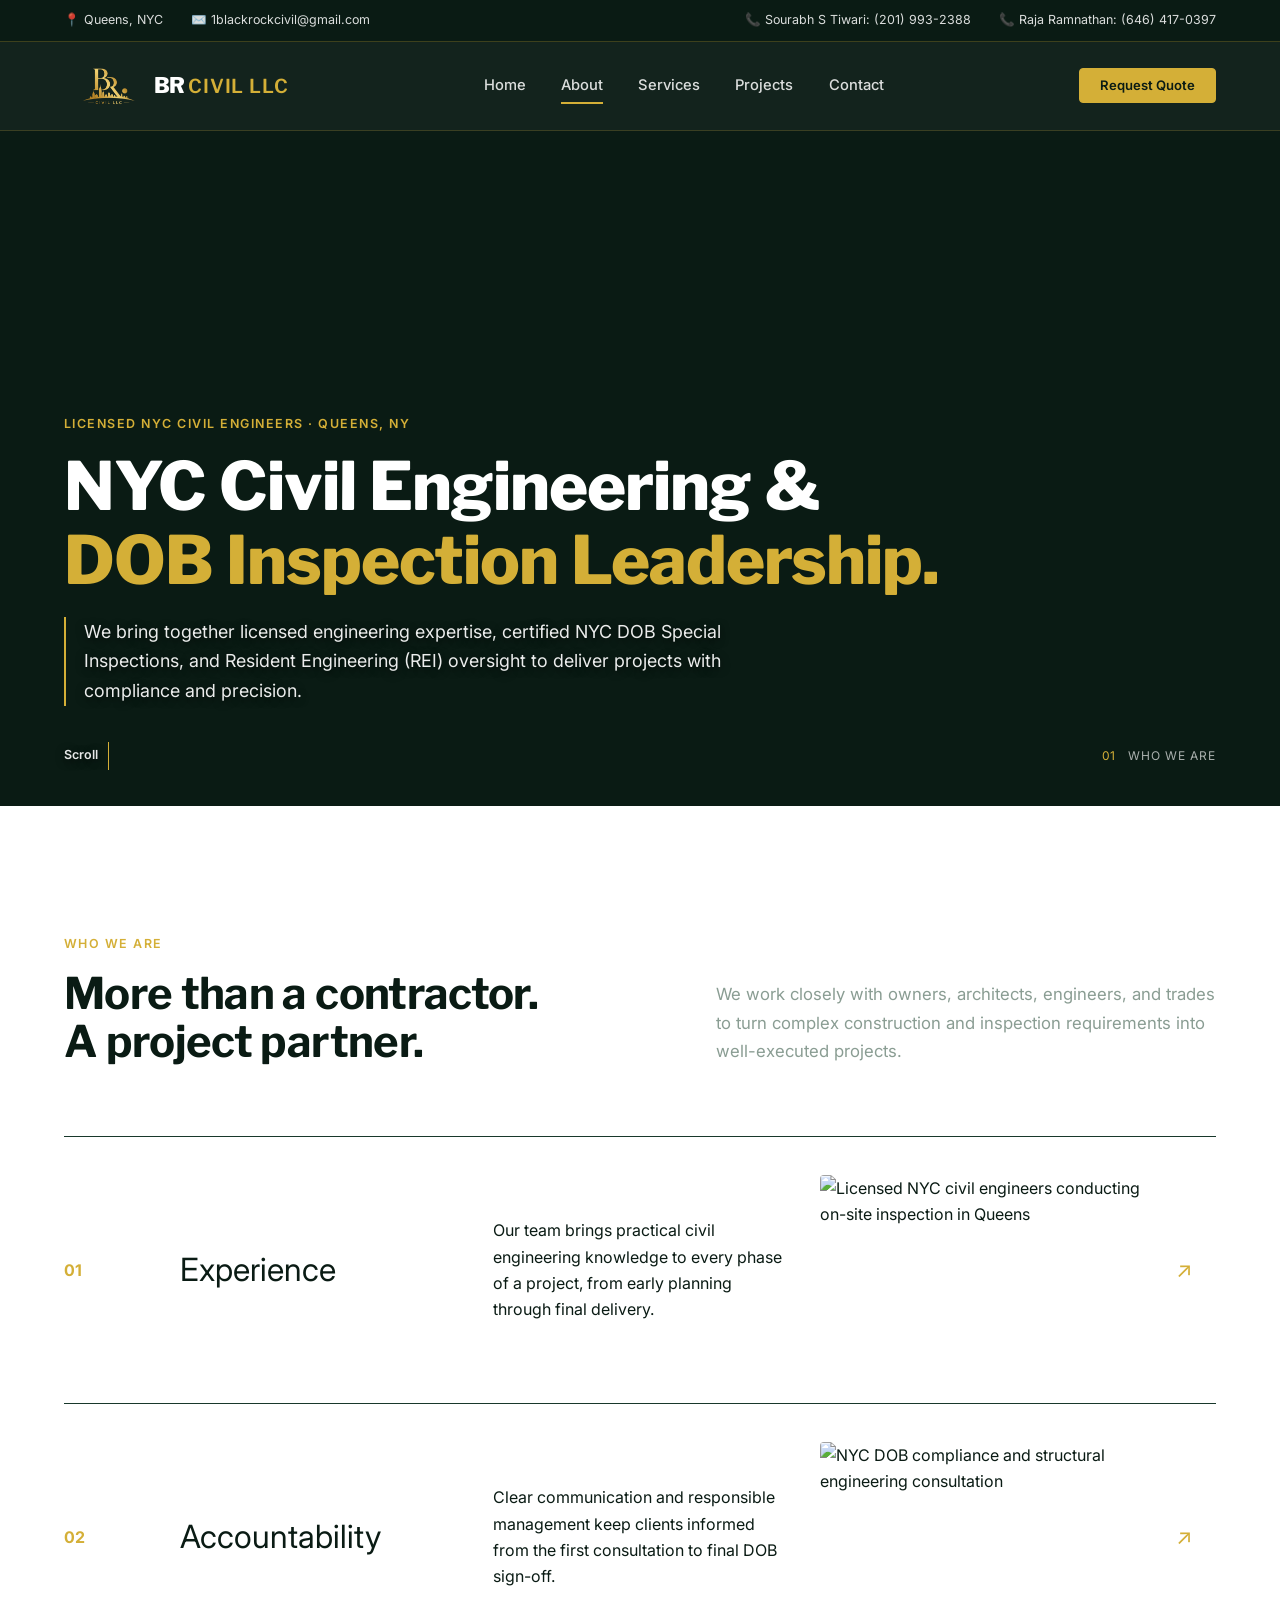
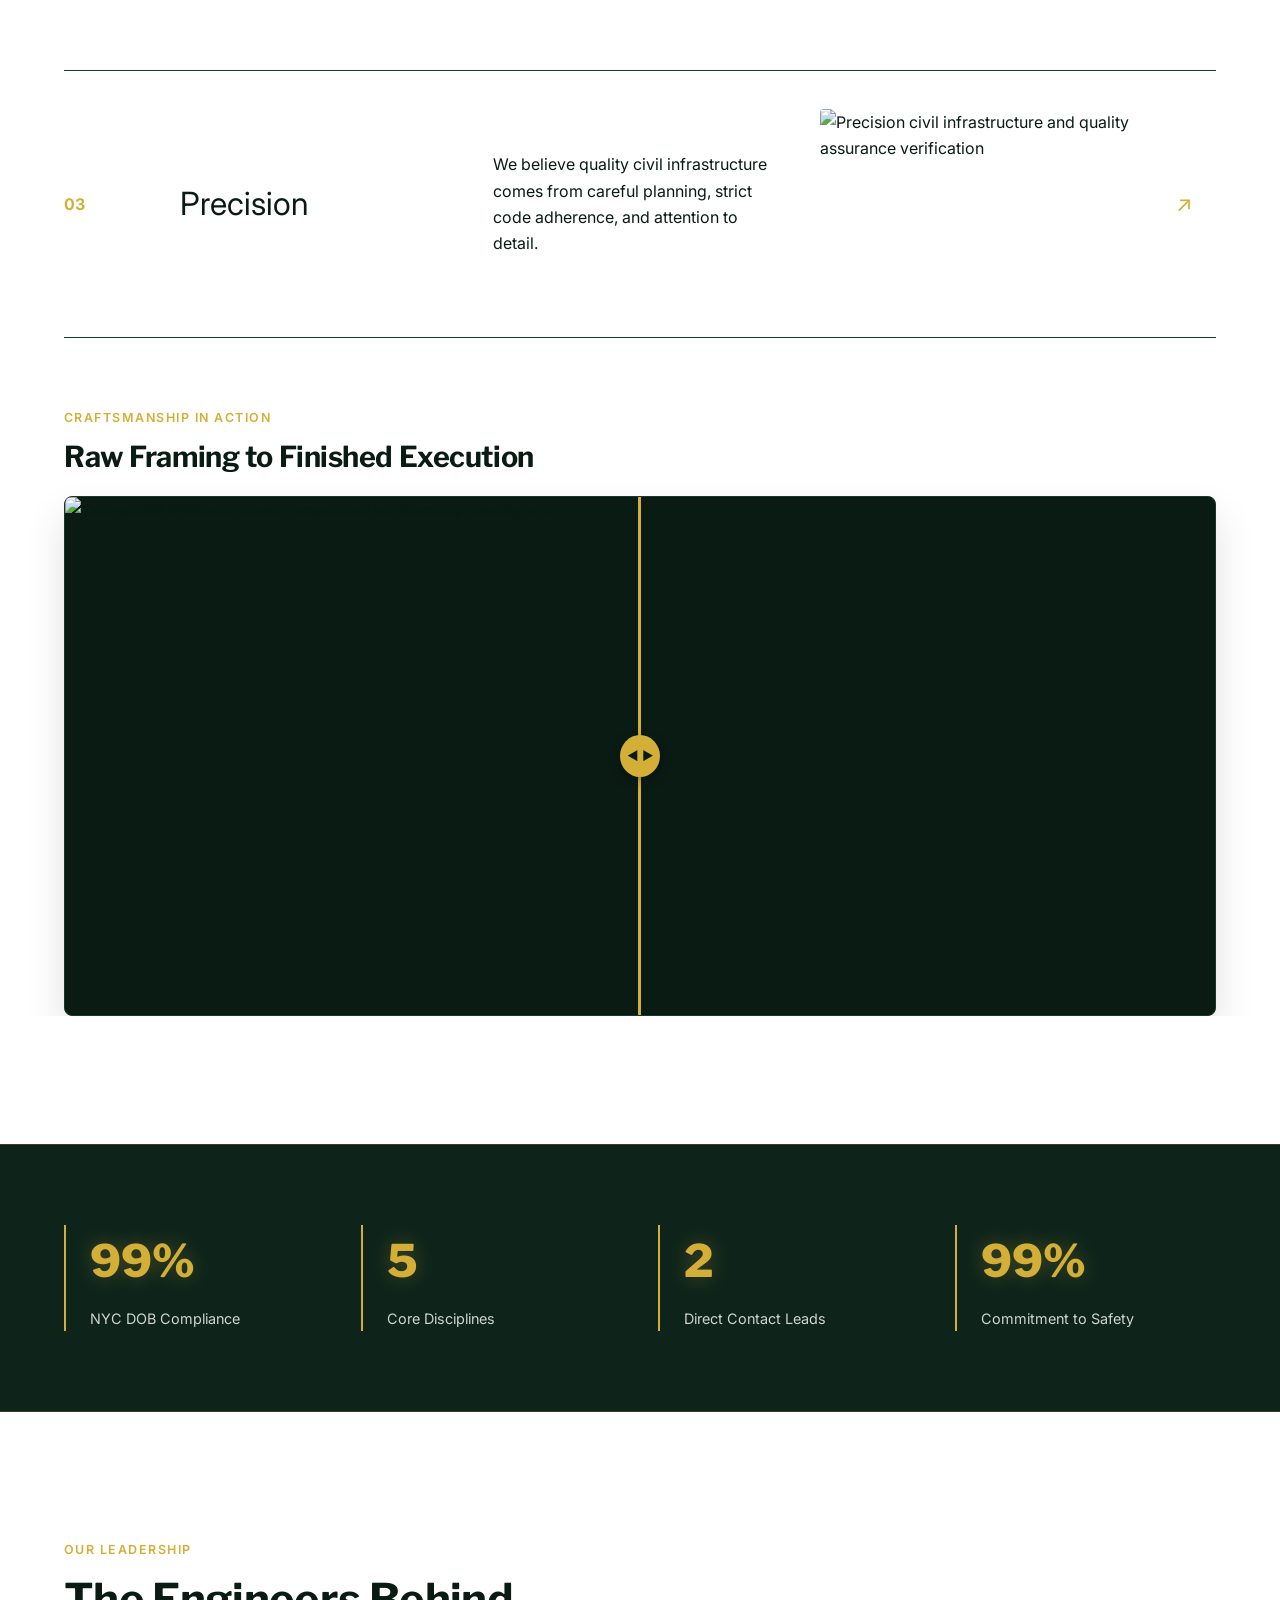
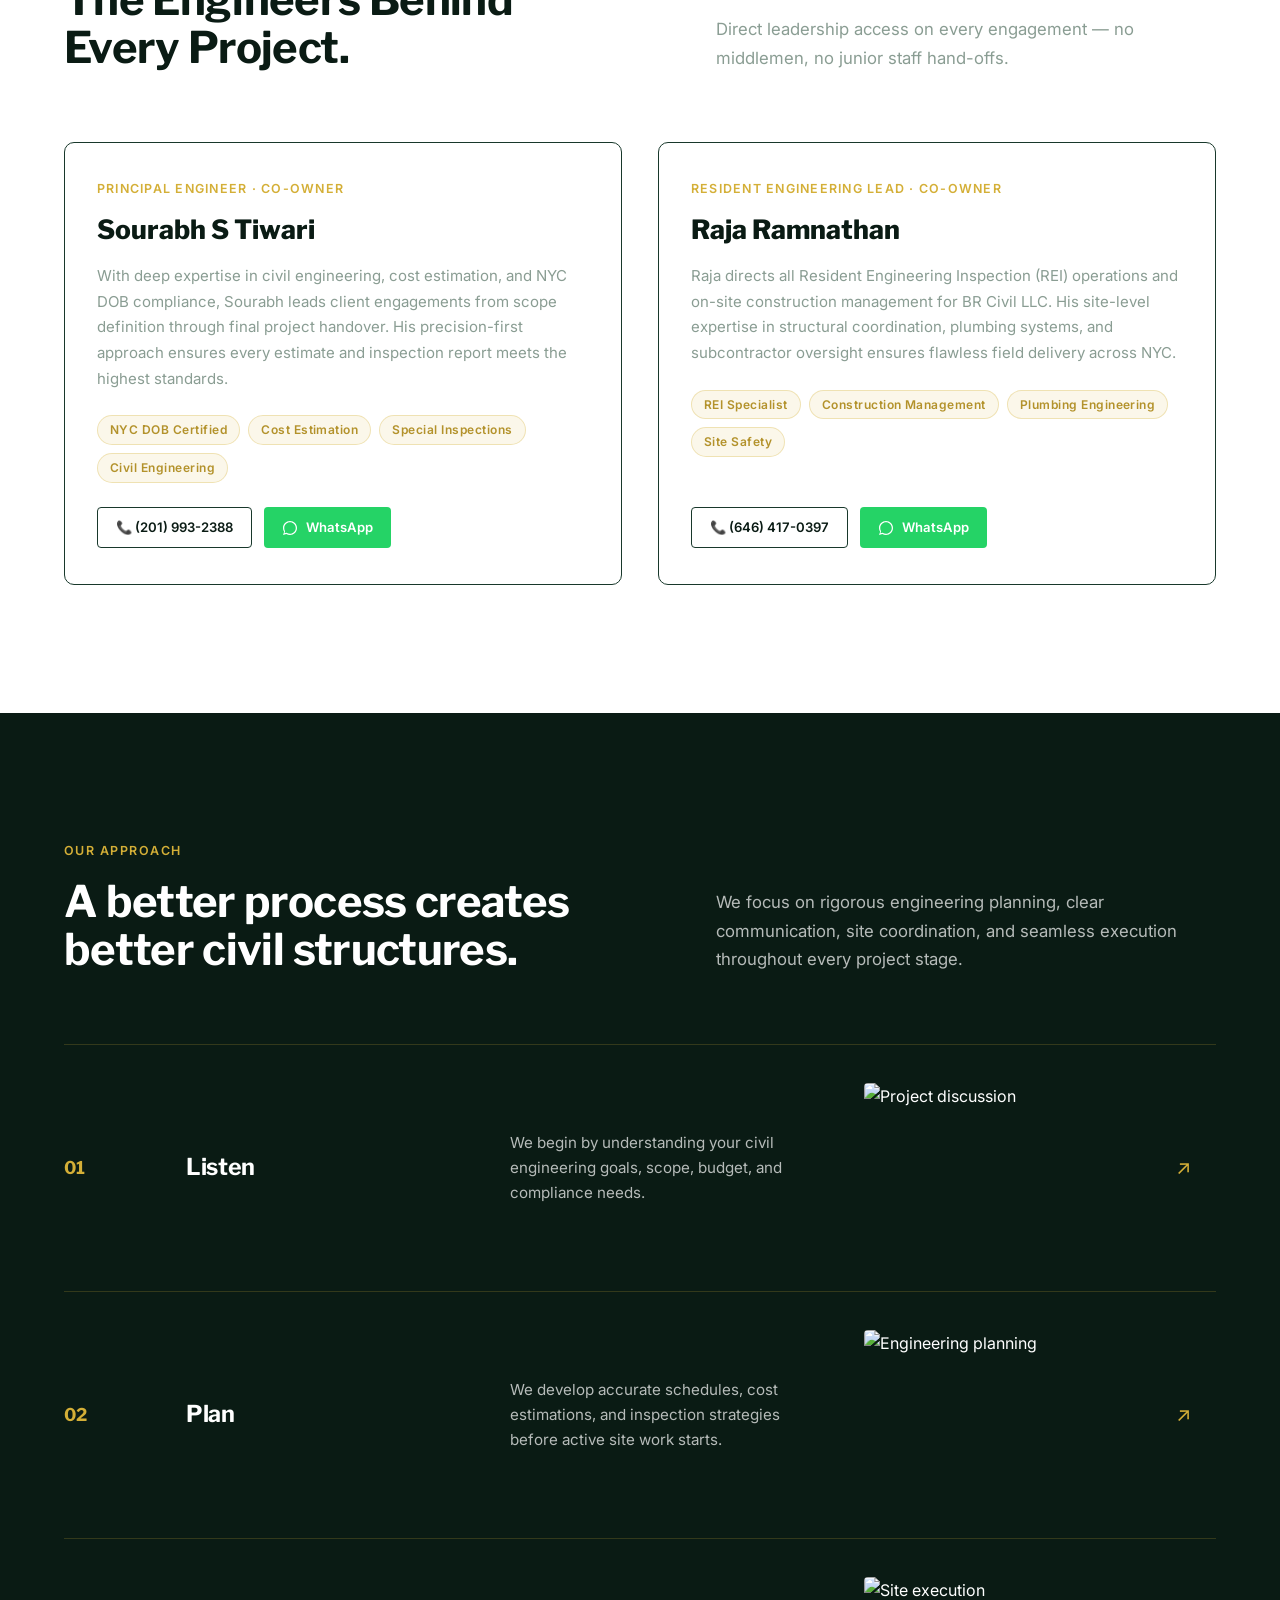
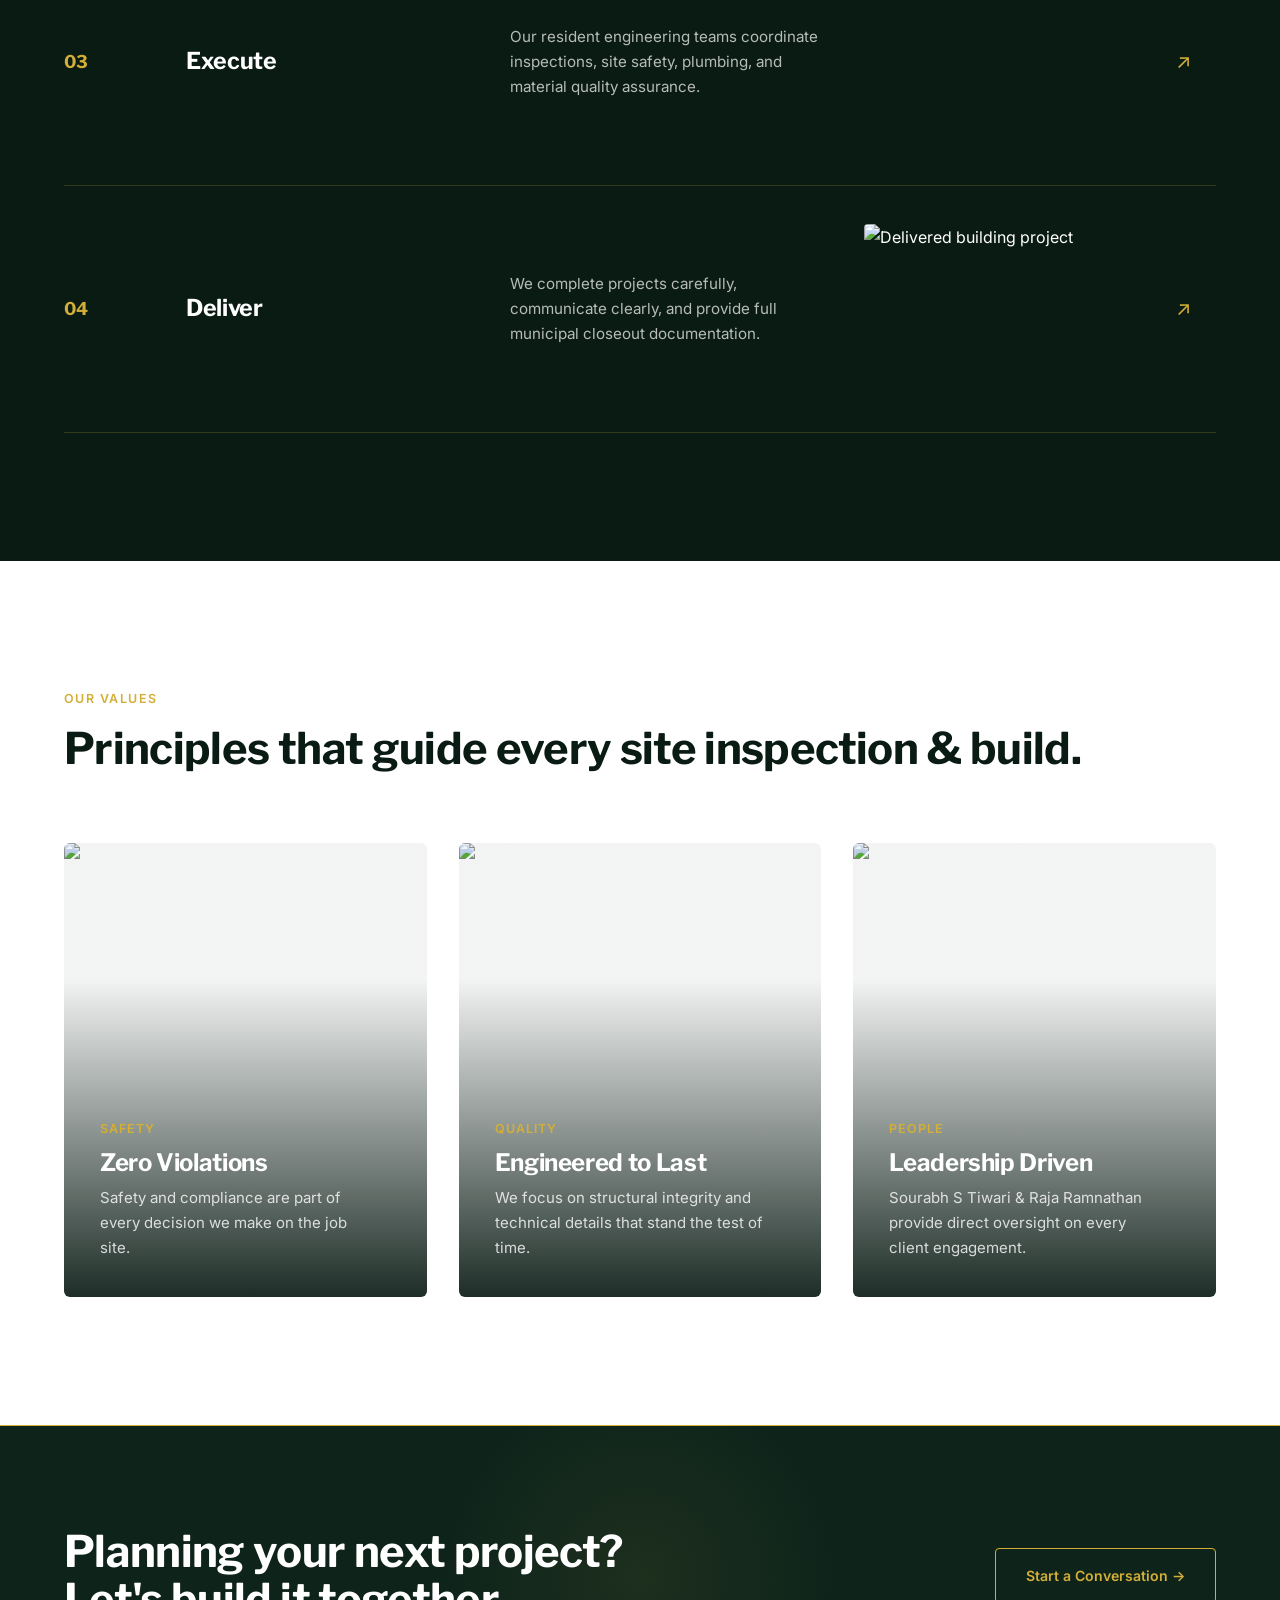
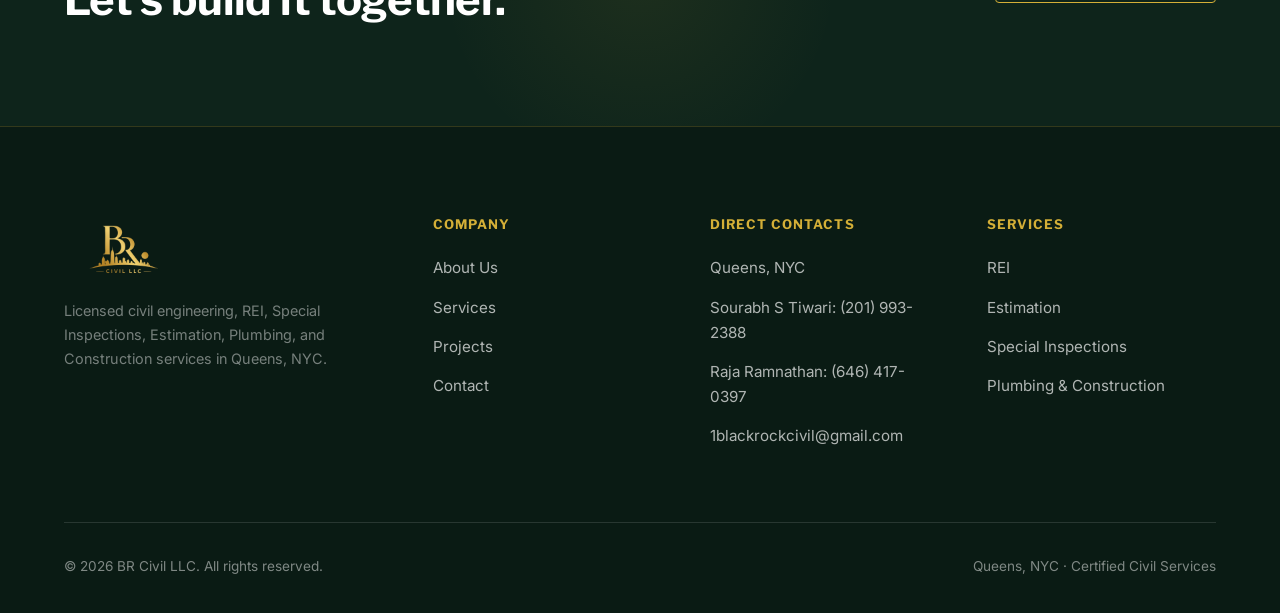
==== commit d5632a58: "feat(seo): finalize GA4 tracking tag and local SEO setup" ====
--- a/about.html
+++ b/about.html
@@ -3,25 +3,35 @@
   <head>
     <meta charset="UTF-8">
     <meta name="viewport" content="width=device-width, initial-scale=1.0">
+
+    <!-- Google tag (gtag.js) -->
+    <script async src="https://www.googletagmanager.com/gtag/js?id=G-31J72MNL1L"></script>
+    <script>
+      window.dataLayer = window.dataLayer || [];
+      function gtag(){dataLayer.push(arguments);}
+      gtag('js', new Date());
+
+      gtag('config', 'G-31J72MNL1L');
+    </script>
     
     <!-- Primary SEO Meta Tags -->
     <title>About BR Civil LLC | NYC Licensed Civil Engineers & DOB Inspectors</title>
     <meta name="description" content="Meet BR Civil LLC leadership: Sourabh S Tiwari and Raja Ramnathan. Certified NYC DOB Special Inspections, REI engineering, and civil management in Queens, NY.">
-    <link rel="canonical" href="https://www.blackrockcivil.com/about.html">
+    <link rel="canonical" href="https://www.blackrockcivil.net/about.html">
   
     <!-- Open Graph / Facebook / LinkedIn -->
     <meta property="og:type" content="website">
-    <meta property="og:url" content="https://www.blackrockcivil.com/about.html">
+    <meta property="og:url" content="https://www.blackrockcivil.net/about.html">
     <meta property="og:title" content="About BR Civil LLC | NYC Licensed Civil Engineers & DOB Inspectors">
     <meta property="og:description" content="Meet the leadership behind BR Civil LLC. Licensed civil engineers providing DOB Special Inspections and REI in NYC.">
-    <meta property="og:image" content="https://www.blackrockcivil.com/images/br-civil-logo-transparent.png">
+    <meta property="og:image" content="https://www.blackrockcivil.net/images/br-civil-logo-transparent.png">
   
     <!-- Twitter Card -->
     <meta name="twitter:card" content="summary_large_image">
-    <meta name="twitter:url" content="https://www.blackrockcivil.com/about.html">
+    <meta name="twitter:url" content="https://www.blackrockcivil.net/about.html">
     <meta name="twitter:title" content="About BR Civil LLC | NYC Licensed Civil Engineers & DOB Inspectors">
     <meta name="twitter:description" content="Meet the leadership behind BR Civil LLC. Licensed civil engineers providing DOB Special Inspections and REI in NYC.">
-    <meta name="twitter:image" content="https://www.blackrockcivil.com/images/br-civil-logo-transparent.png">
+    <meta name="twitter:image" content="https://www.blackrockcivil.net/images/br-civil-logo-transparent.png">
   
     <!-- Structured Data: AboutPage & Leadership E-E-A-T Schema -->
     <script type="application/ld+json">
@@ -29,12 +39,12 @@
       "@context": "https://schema.org",
       "@type": "AboutPage",
       "name": "About BR Civil LLC",
-      "url": "https://www.blackrockcivil.com/about.html",
+      "url": "https://www.blackrockcivil.net/about.html",
       "mainEntity": {
         "@type": "ProfessionalService",
         "name": "BR Civil LLC",
-        "url": "https://www.blackrockcivil.com",
-        "logo": "https://www.blackrockcivil.com/images/br-civil-logo-transparent.png",
+        "url": "https://www.blackrockcivil.net",
+        "logo": "https://www.blackrockcivil.net/images/br-civil-logo-transparent.png",
         "address": {
           "@type": "PostalAddress",
           "addressLocality": "Queens",
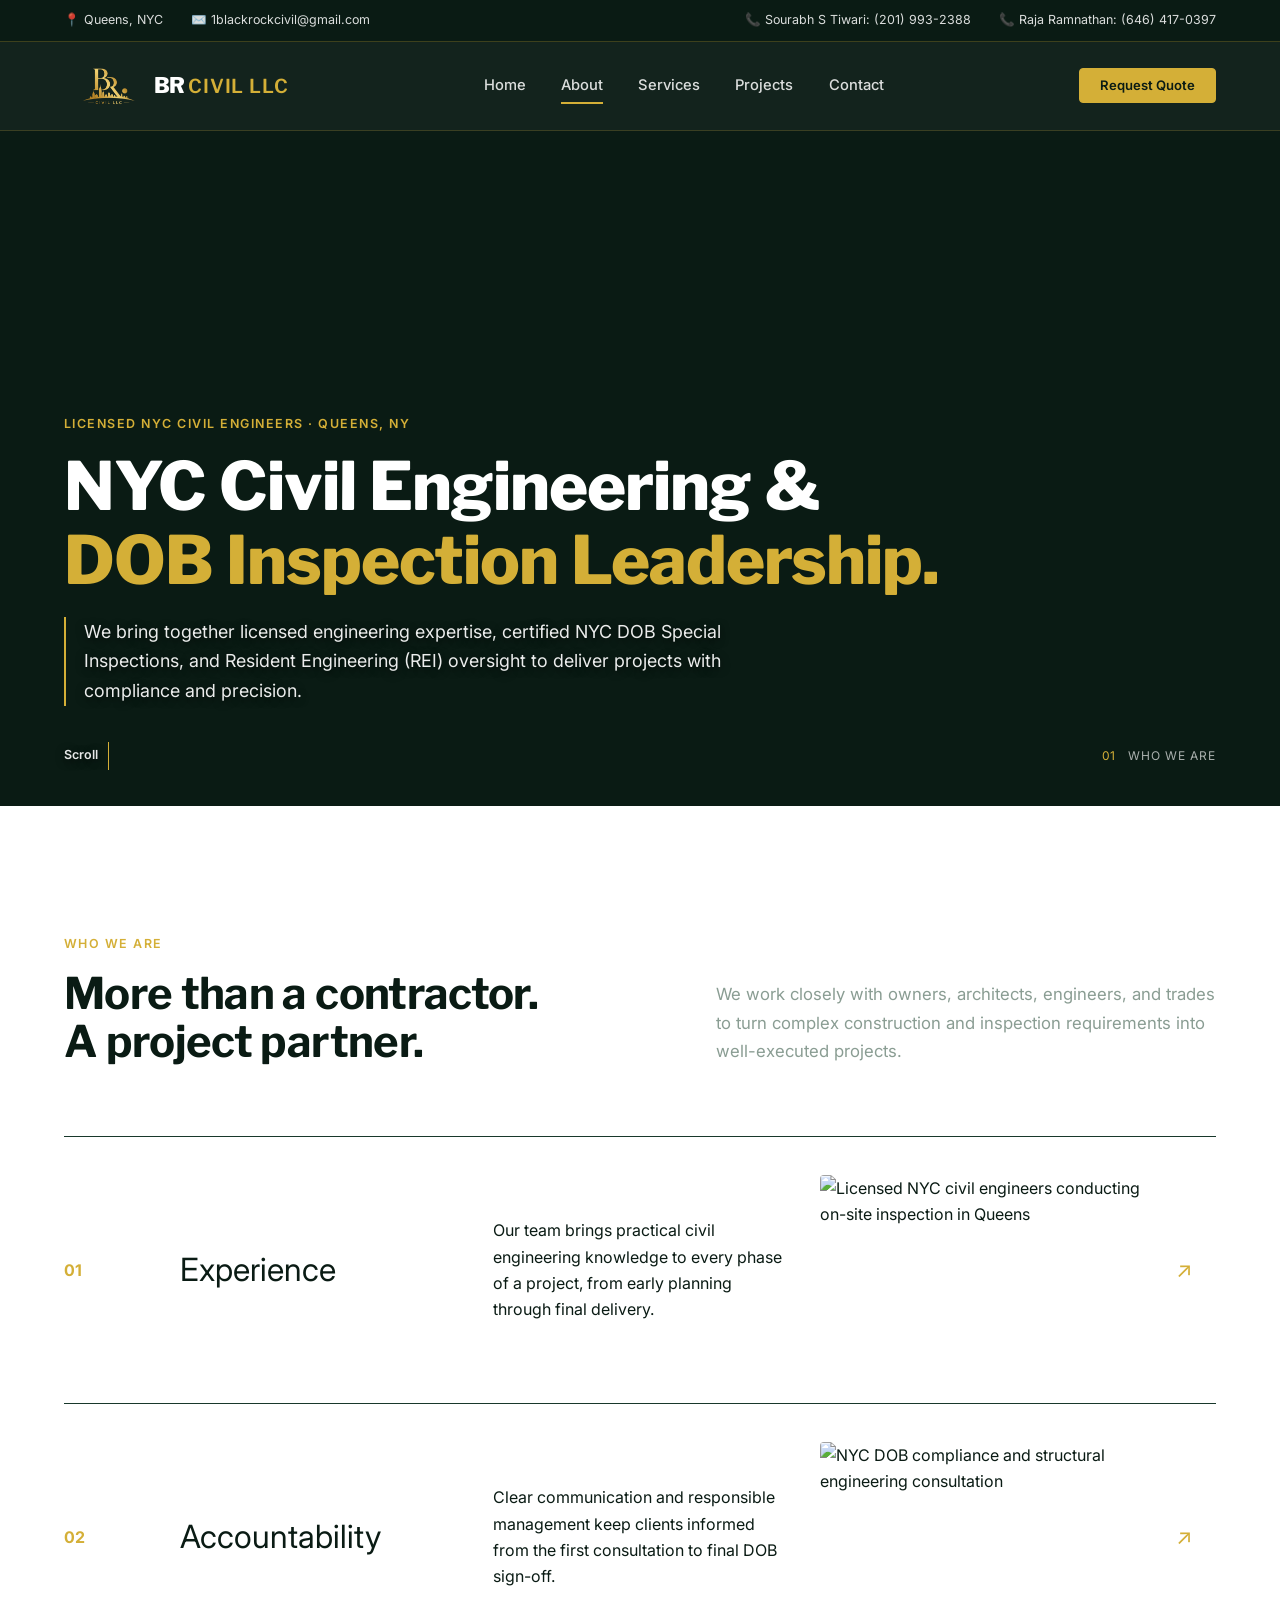
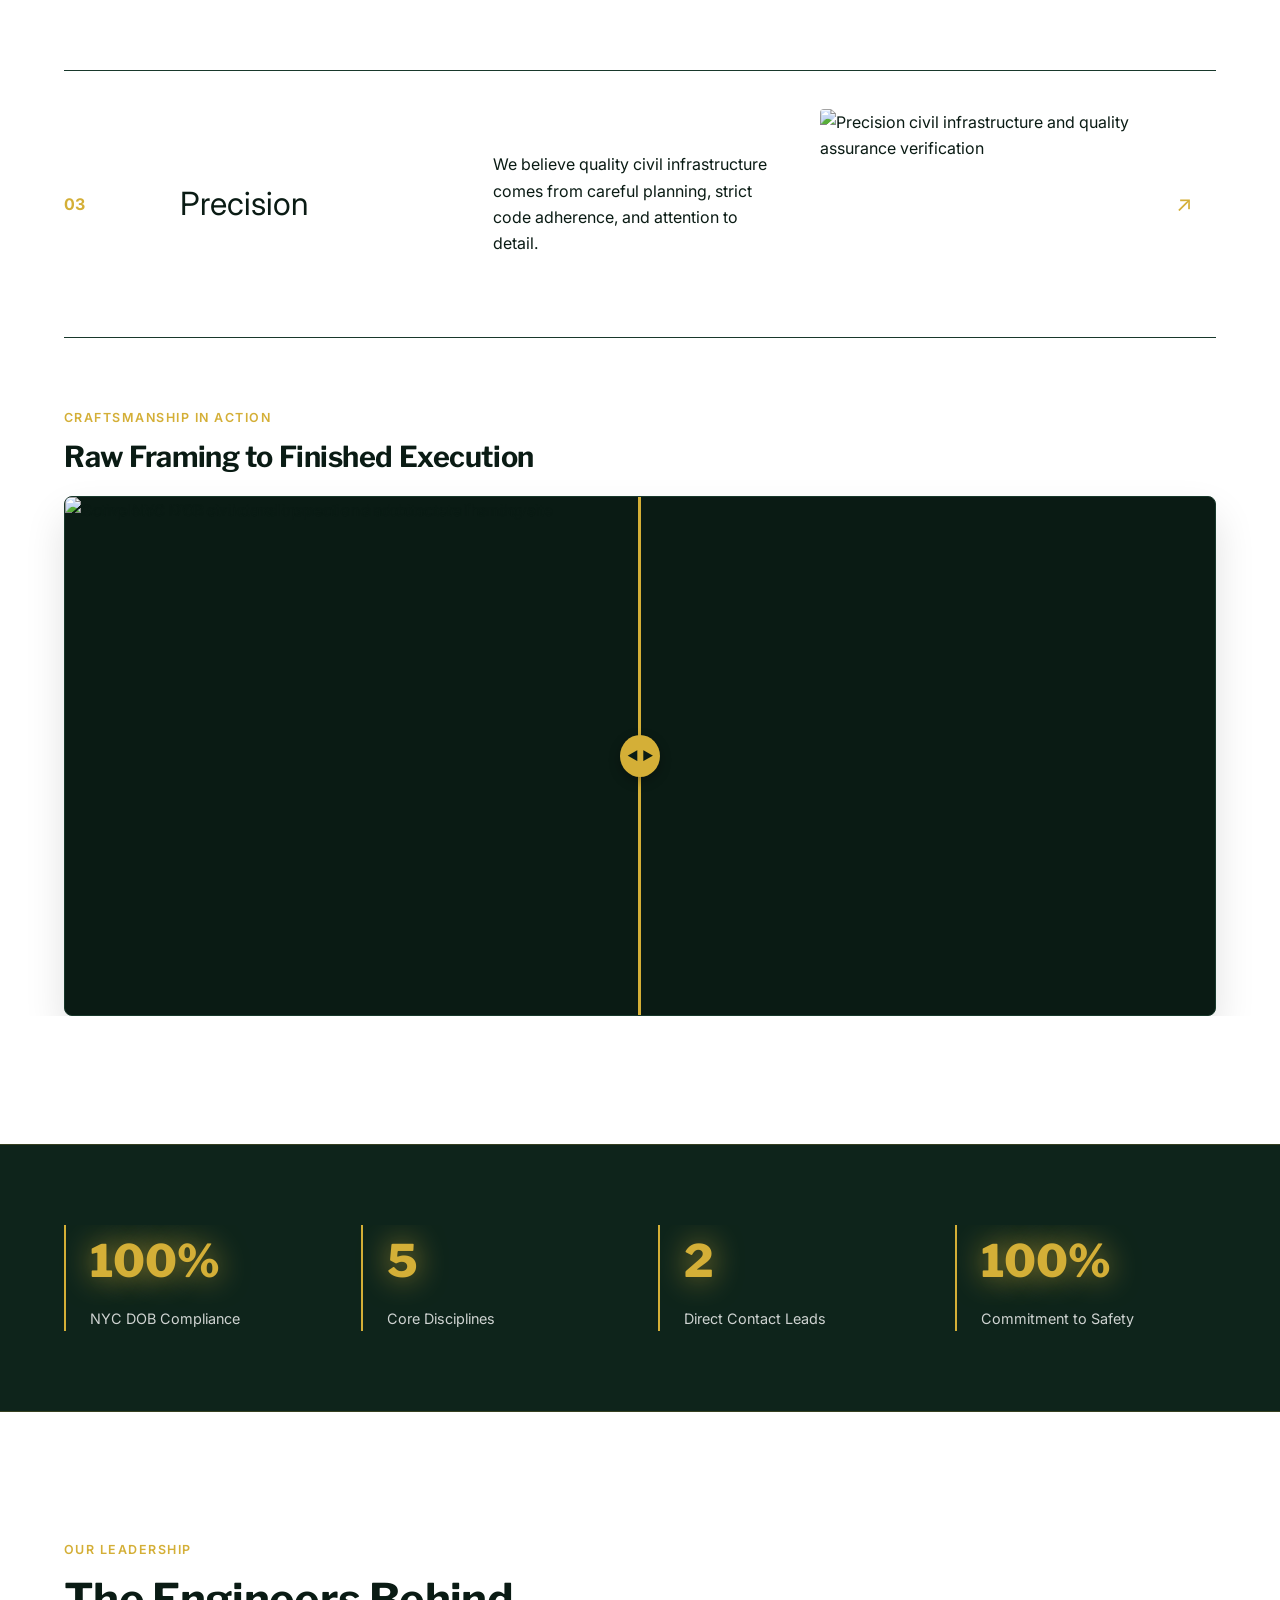
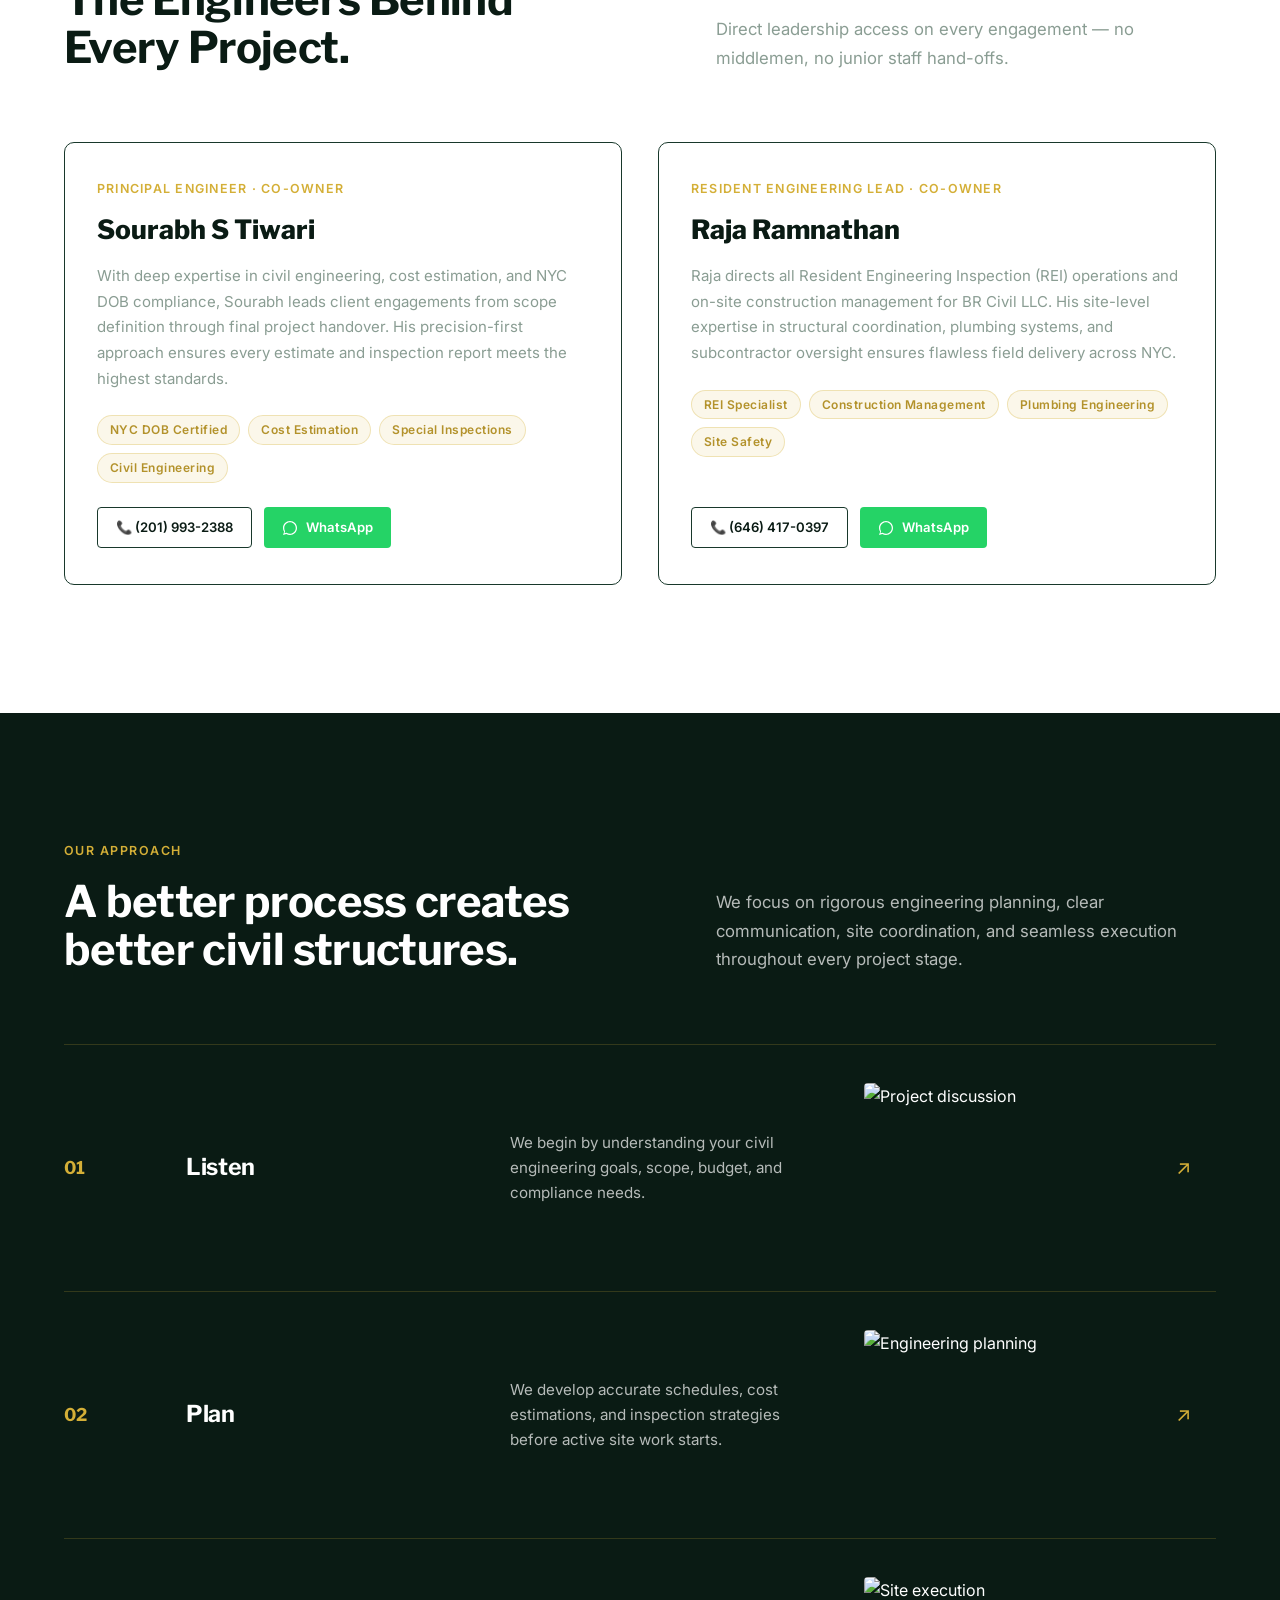
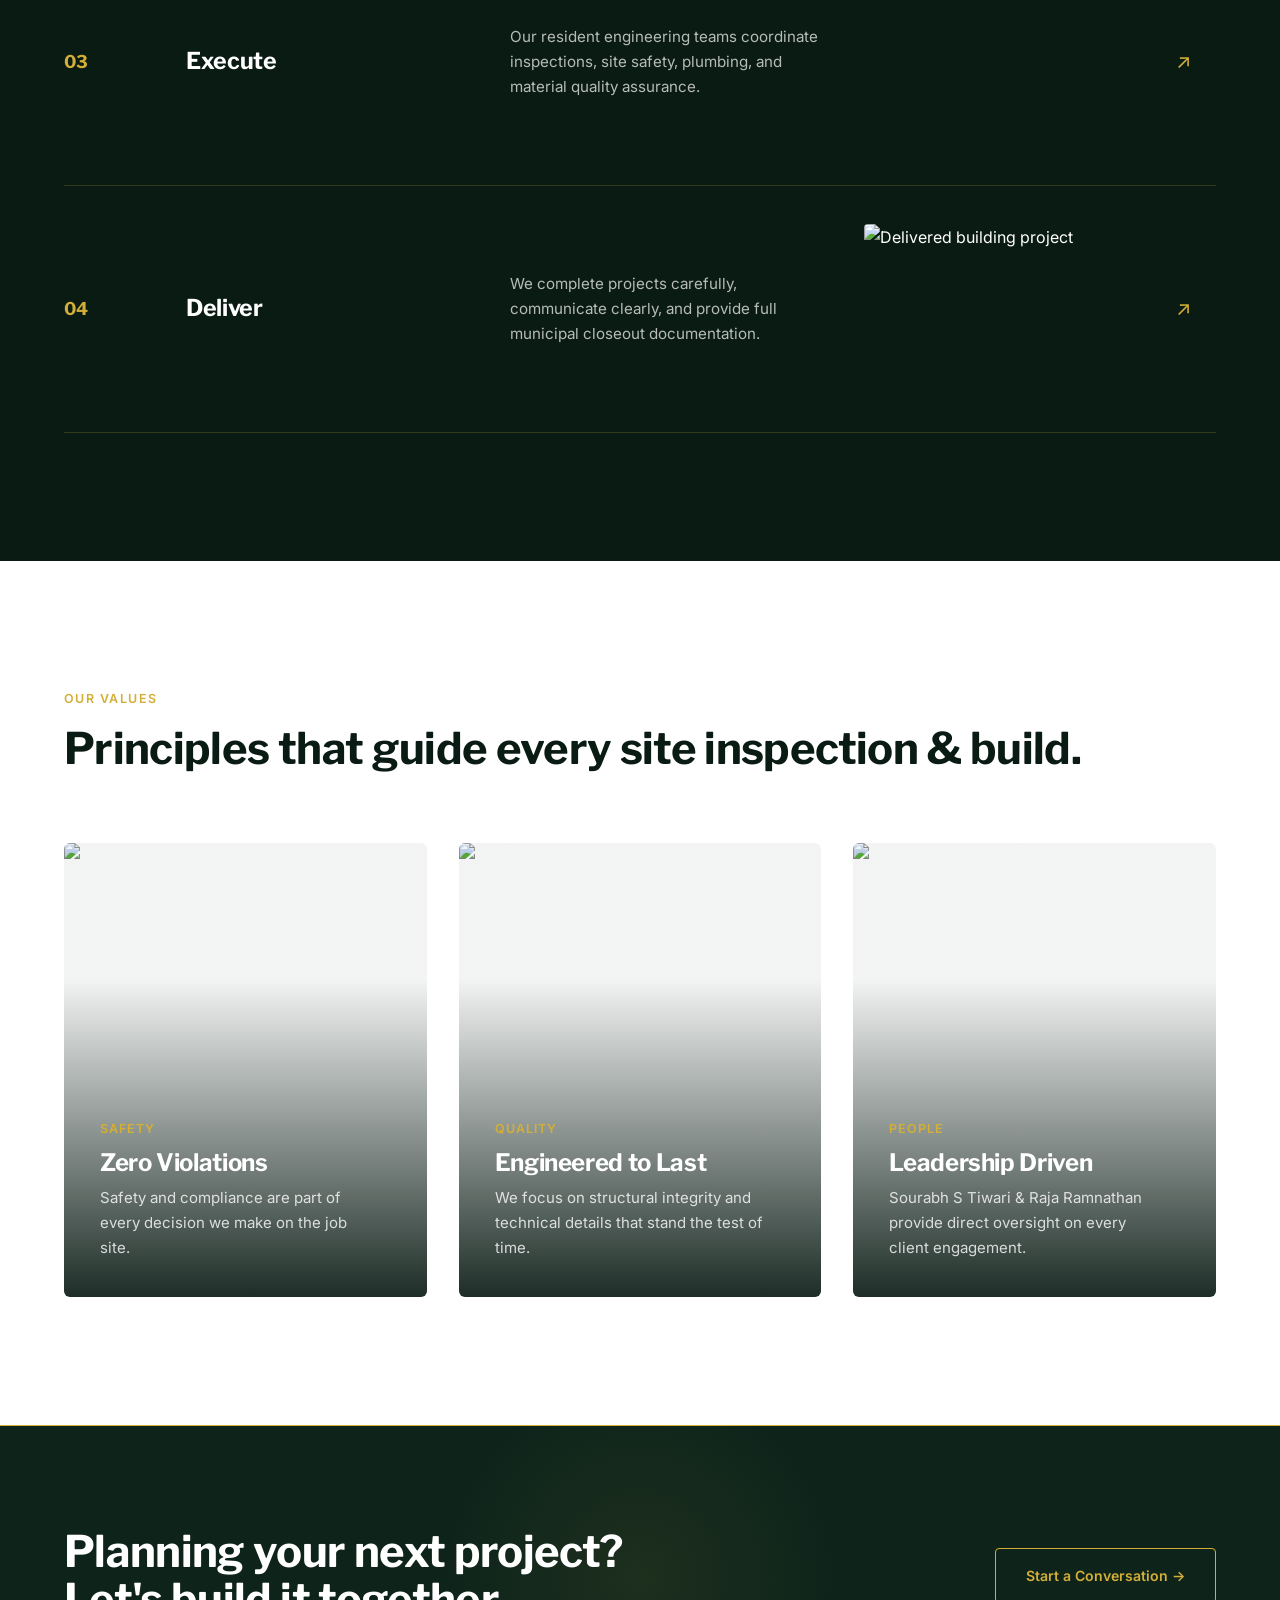
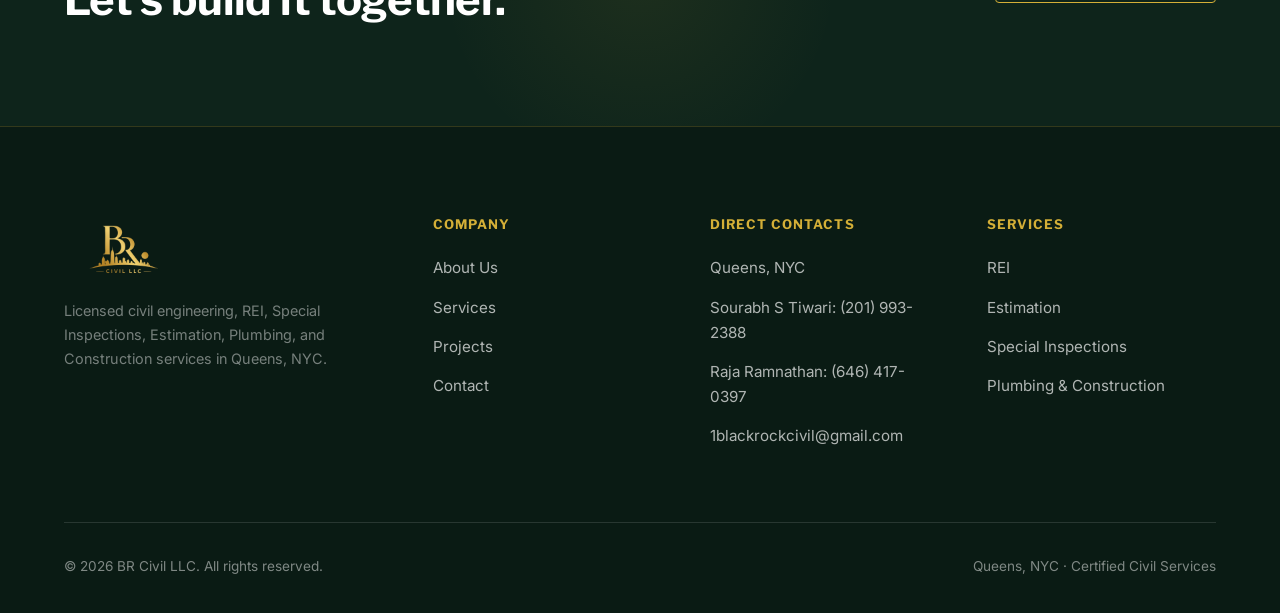
==== commit 7ffa7adb: "fix(assets): update favicon across all pages to high-res png" ====
--- a/about.html
+++ b/about.html
@@ -3,6 +3,10 @@
   <head>
     <meta charset="UTF-8">
     <meta name="viewport" content="width=device-width, initial-scale=1.0">
+
+    <!-- Favicon -->
+    <link rel="icon" type="image/png" sizes="48x48" href="images/favicon.png">
+    <link rel="apple-touch-icon" href="images/favicon.png">
 
     <!-- Google tag (gtag.js) -->
     <script async src="https://www.googletagmanager.com/gtag/js?id=G-31J72MNL1L"></script>
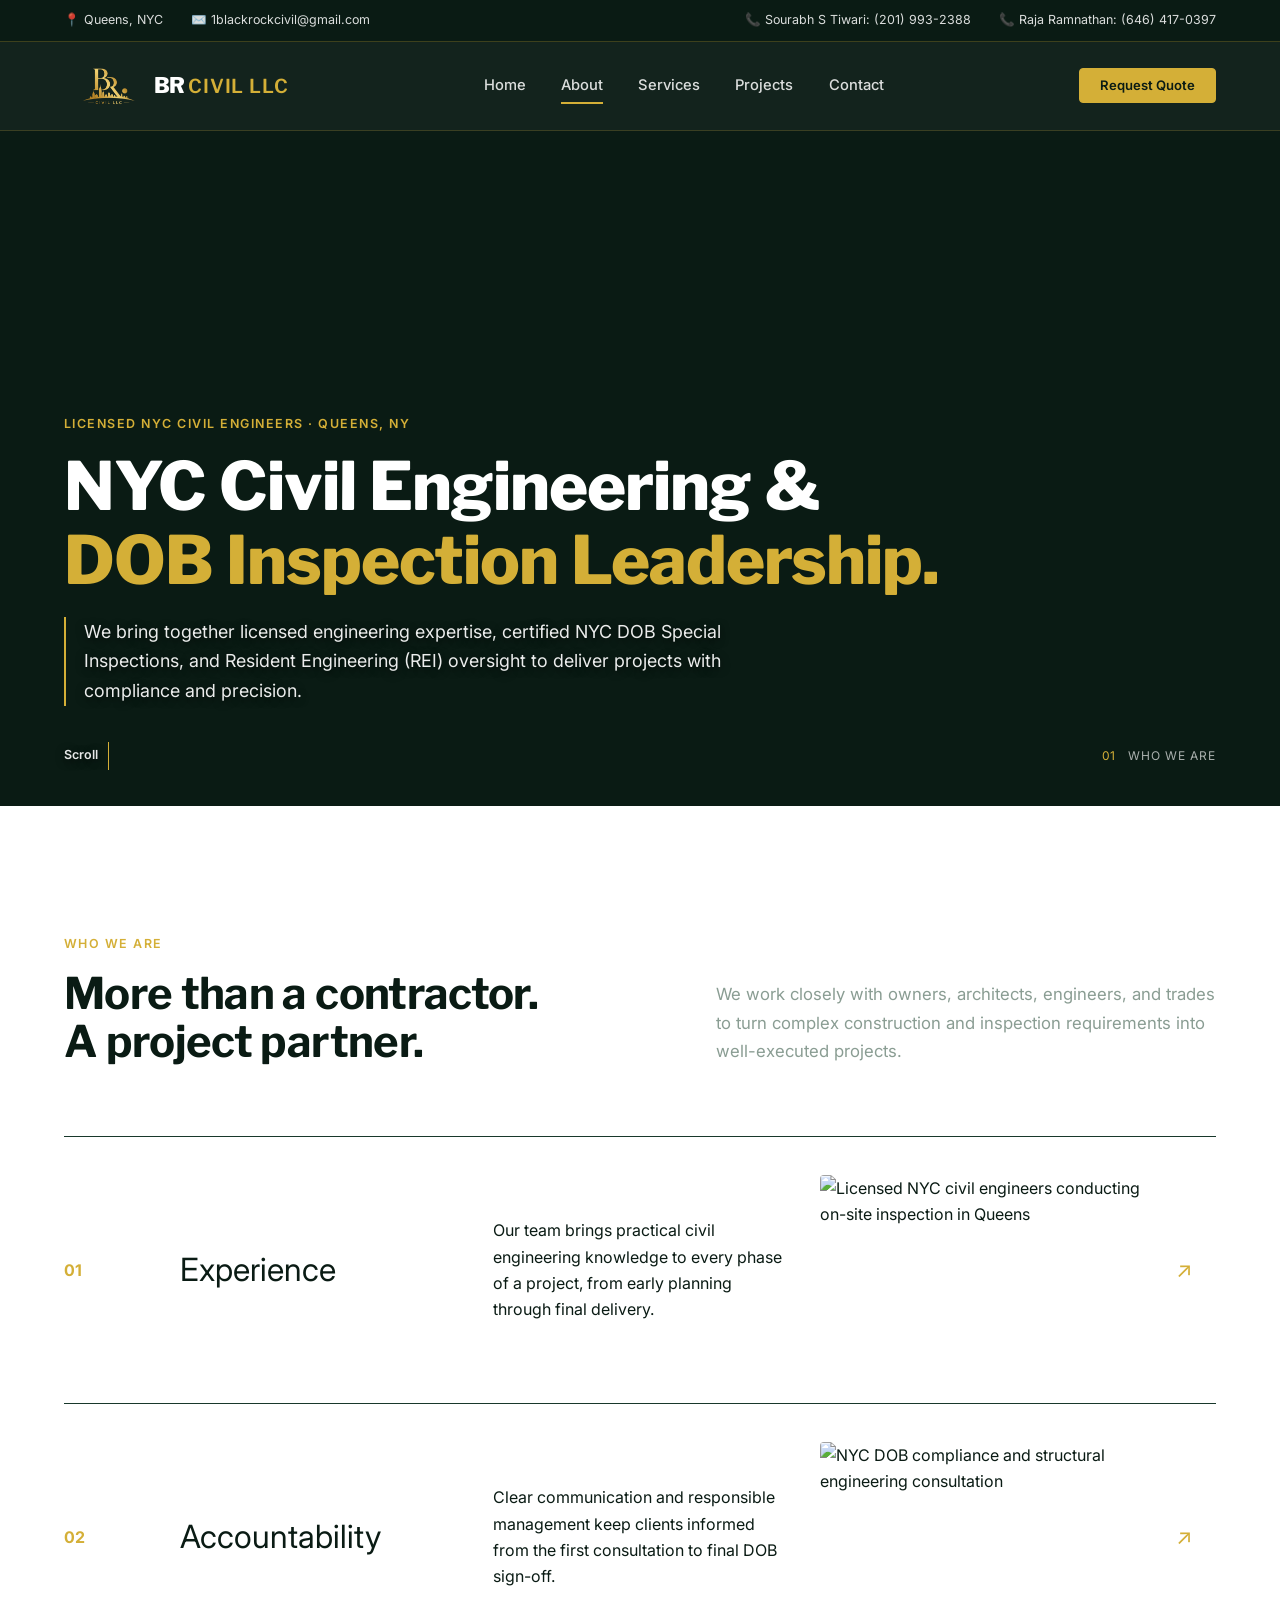
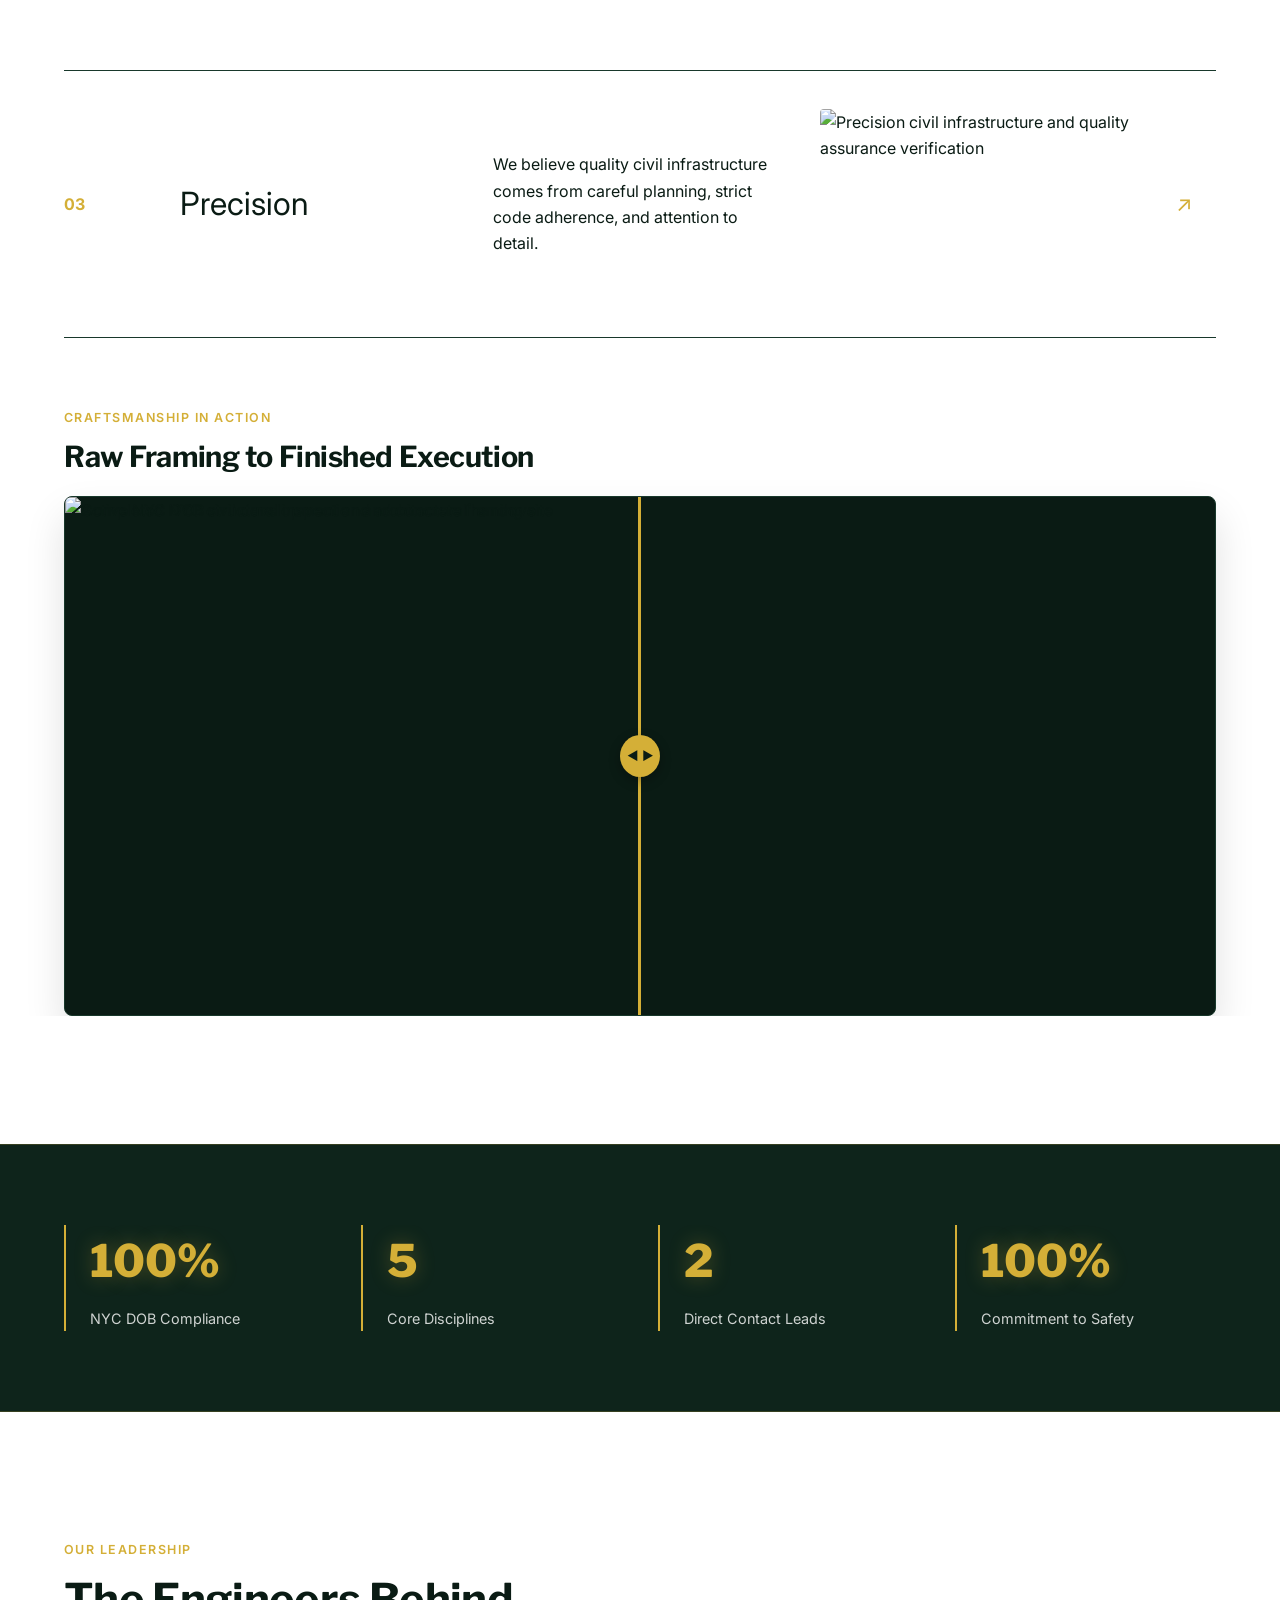
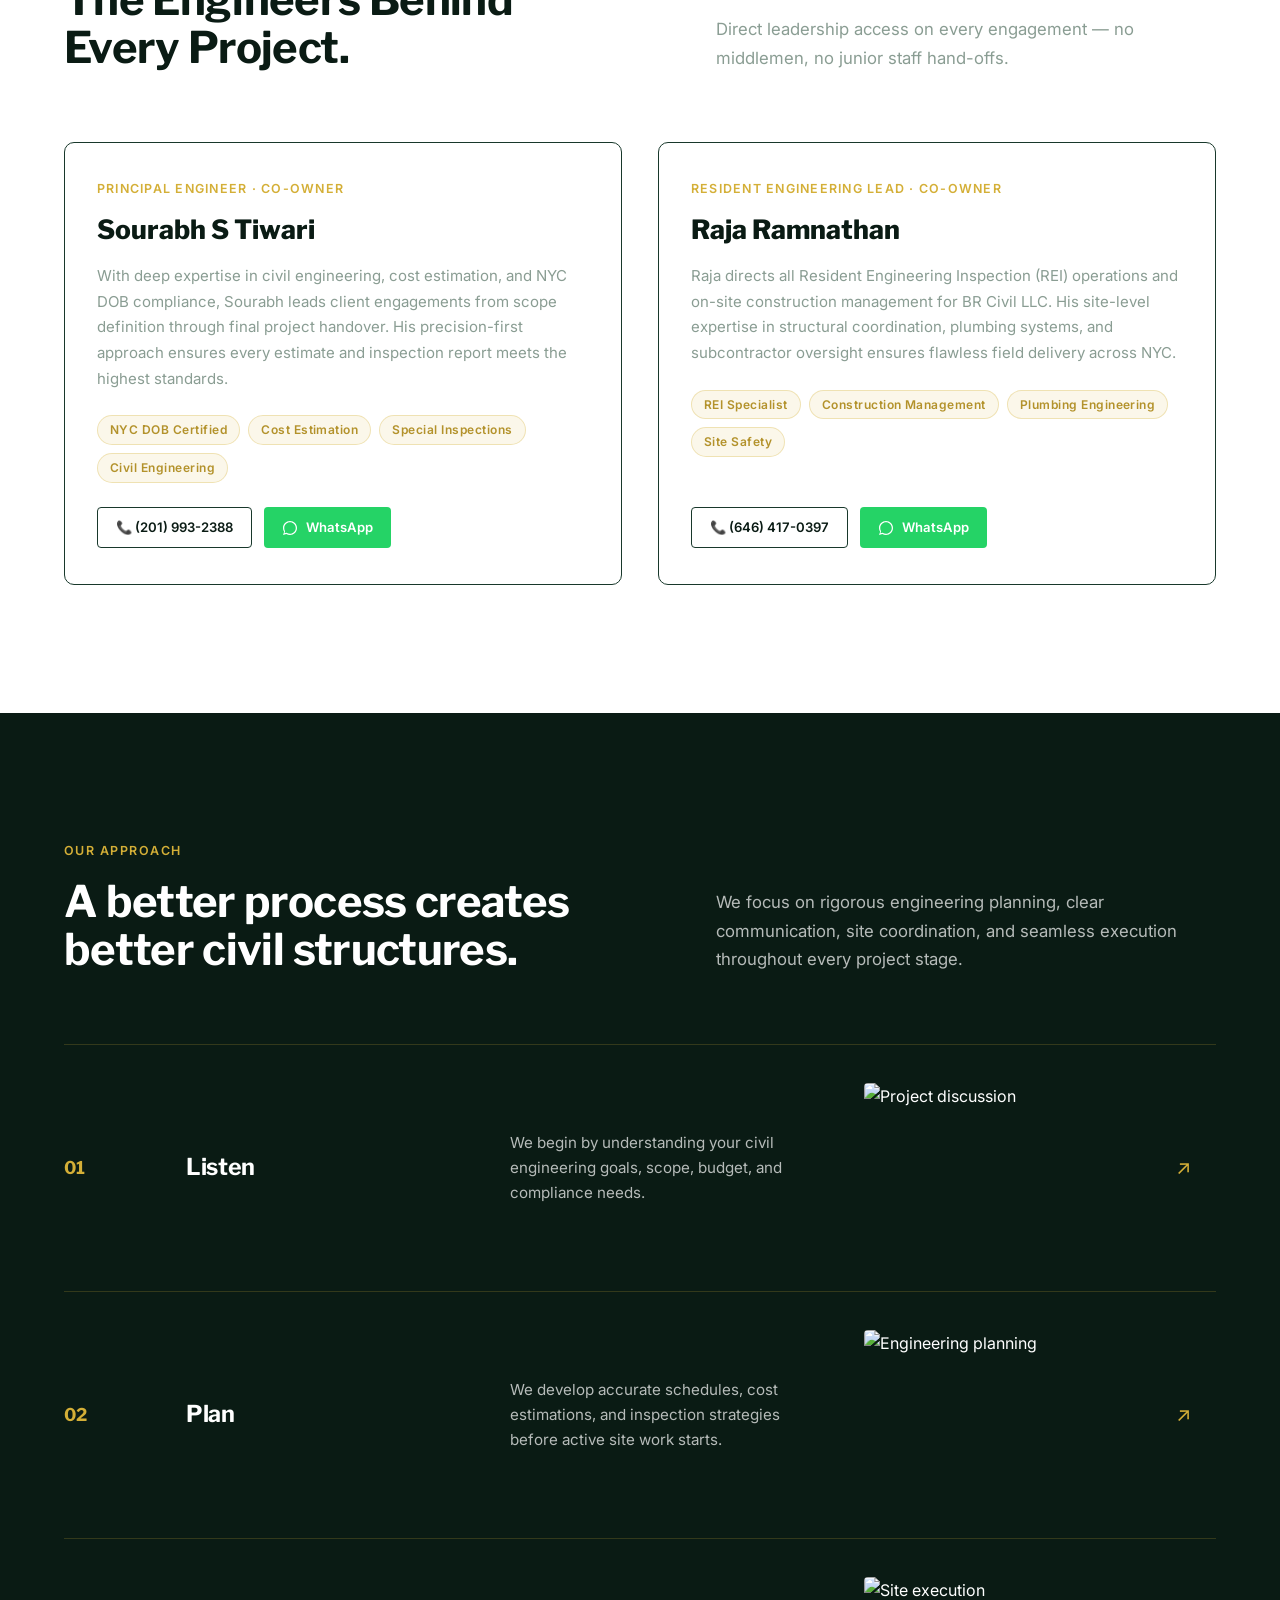
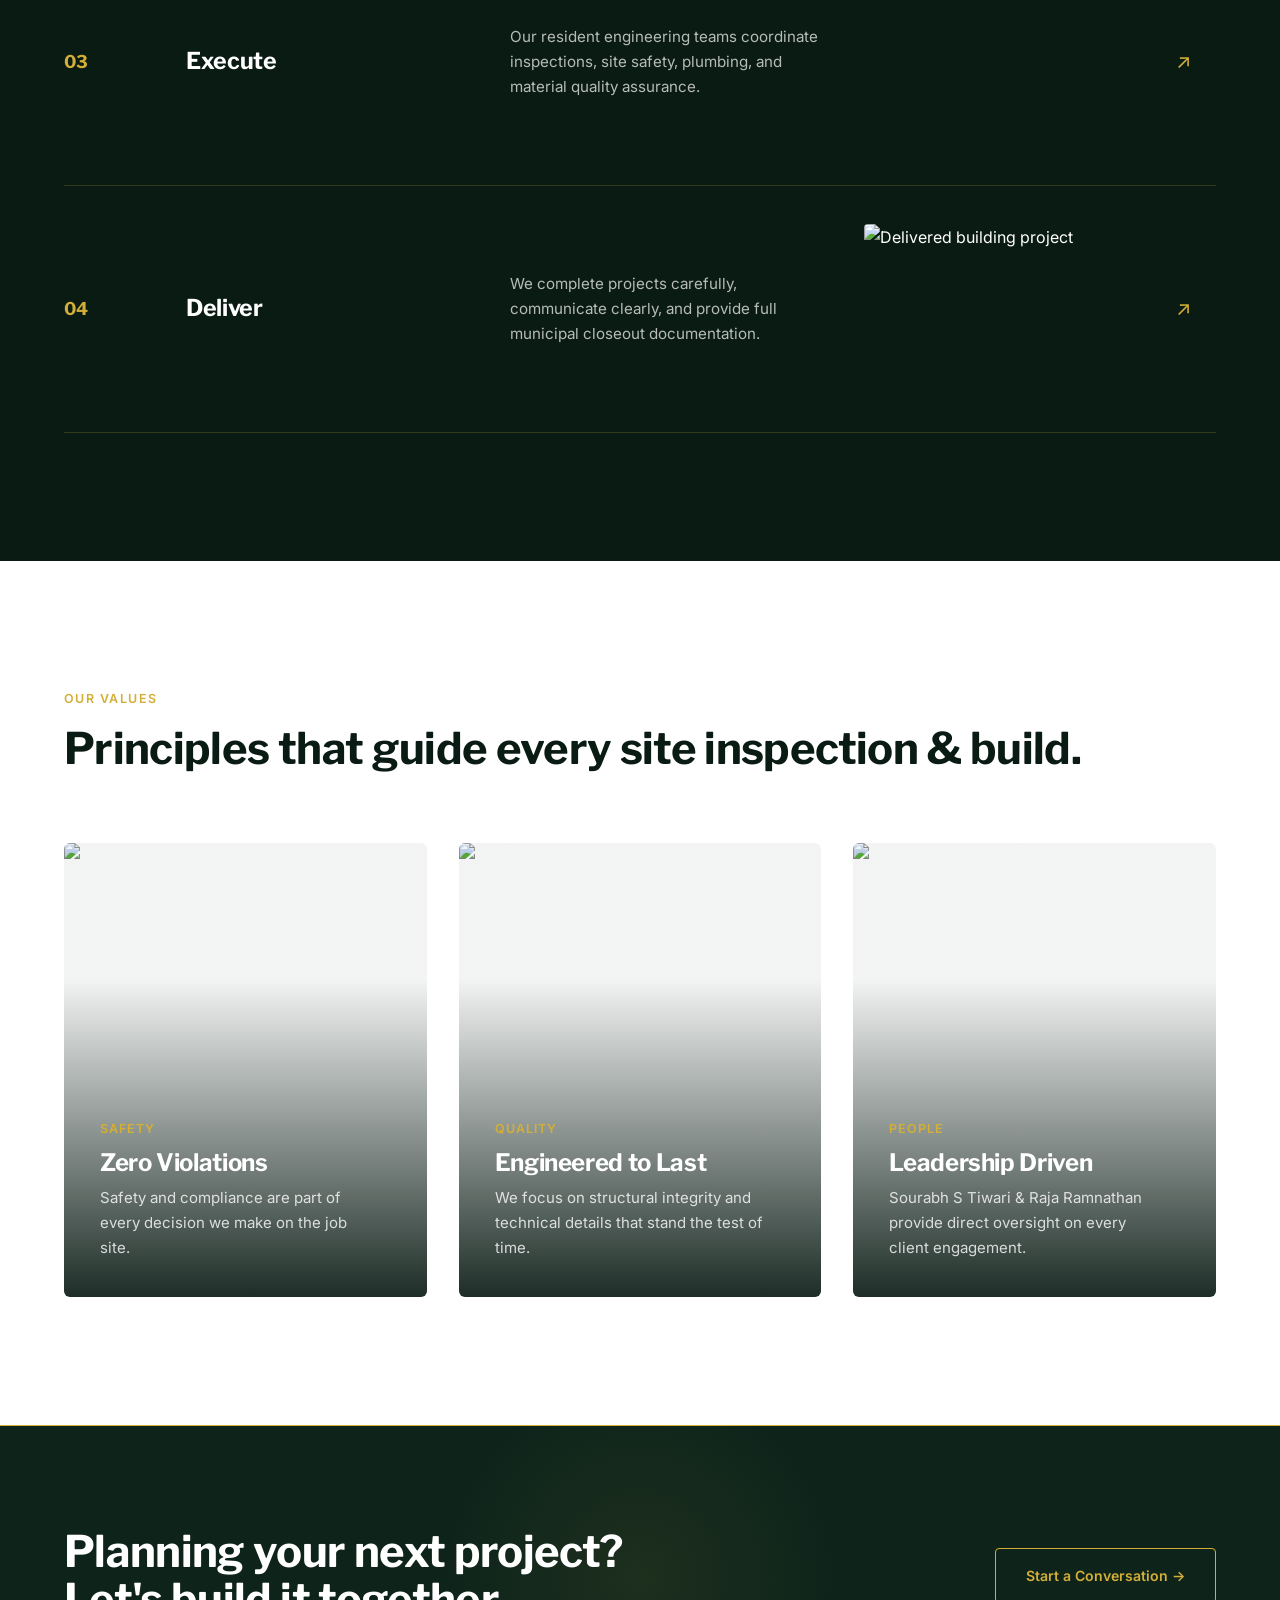
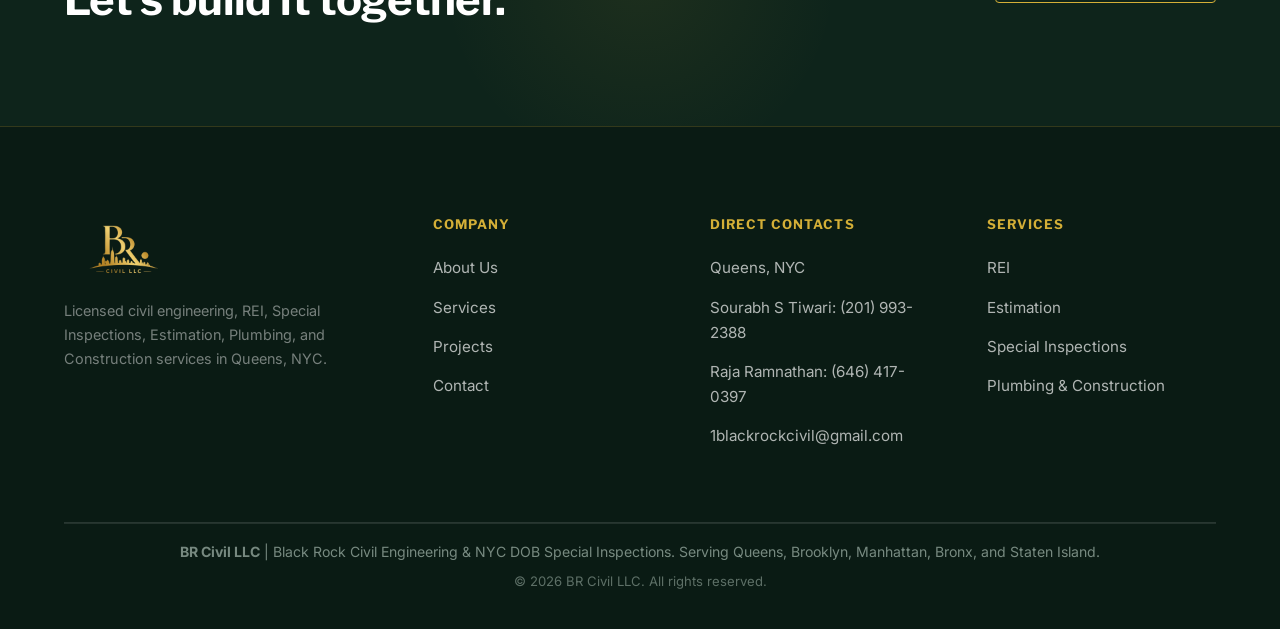
==== commit 645712b0: "chore(technical): complete Person A technical audit, redirects, schema matrix, and footer brand anch" ====
--- a/about.html
+++ b/about.html
@@ -409,8 +409,8 @@
     <div class="wrap">
       <div class="footer-grid">
         <div class="footer-col">
-          <div class="footer-logo-wrap">
-            <a href="index.html">
+          <div class="footer-logo-wrap" style="margin-bottom:18px;">
+            <a href="index.html" style="text-decoration:none;">
               <img src="images/br-civil-logo-transparent.png" alt="BR Civil LLC Logo" class="footer-logo-img">
             </a>
           </div>
@@ -446,9 +446,13 @@
           </ul>
         </div>
       </div>
-      <div class="footer-bottom">
-        <span>© 2026 BR Civil LLC. All rights reserved.</span>
-        <span>Queens, NYC · Certified Civil Services</span>
+      <div class="footer-bottom" style="display:flex; flex-direction:column; gap:8px; align-items:center; text-align:center; padding-top:16px; border-top:1px solid rgba(255,255,255,0.1);">
+        <p style="margin:0; font-size:0.88rem; opacity:0.85;">
+          <strong>BR Civil LLC</strong> | Black Rock Civil Engineering &amp; NYC DOB Special Inspections. Serving Queens, Brooklyn, Manhattan, Bronx, and Staten Island.
+        </p>
+        <p style="margin:0; font-size:0.82rem; opacity:0.65;">
+          &copy; 2026 BR Civil LLC. All rights reserved.
+        </p>
       </div>
     </div>
   </footer>
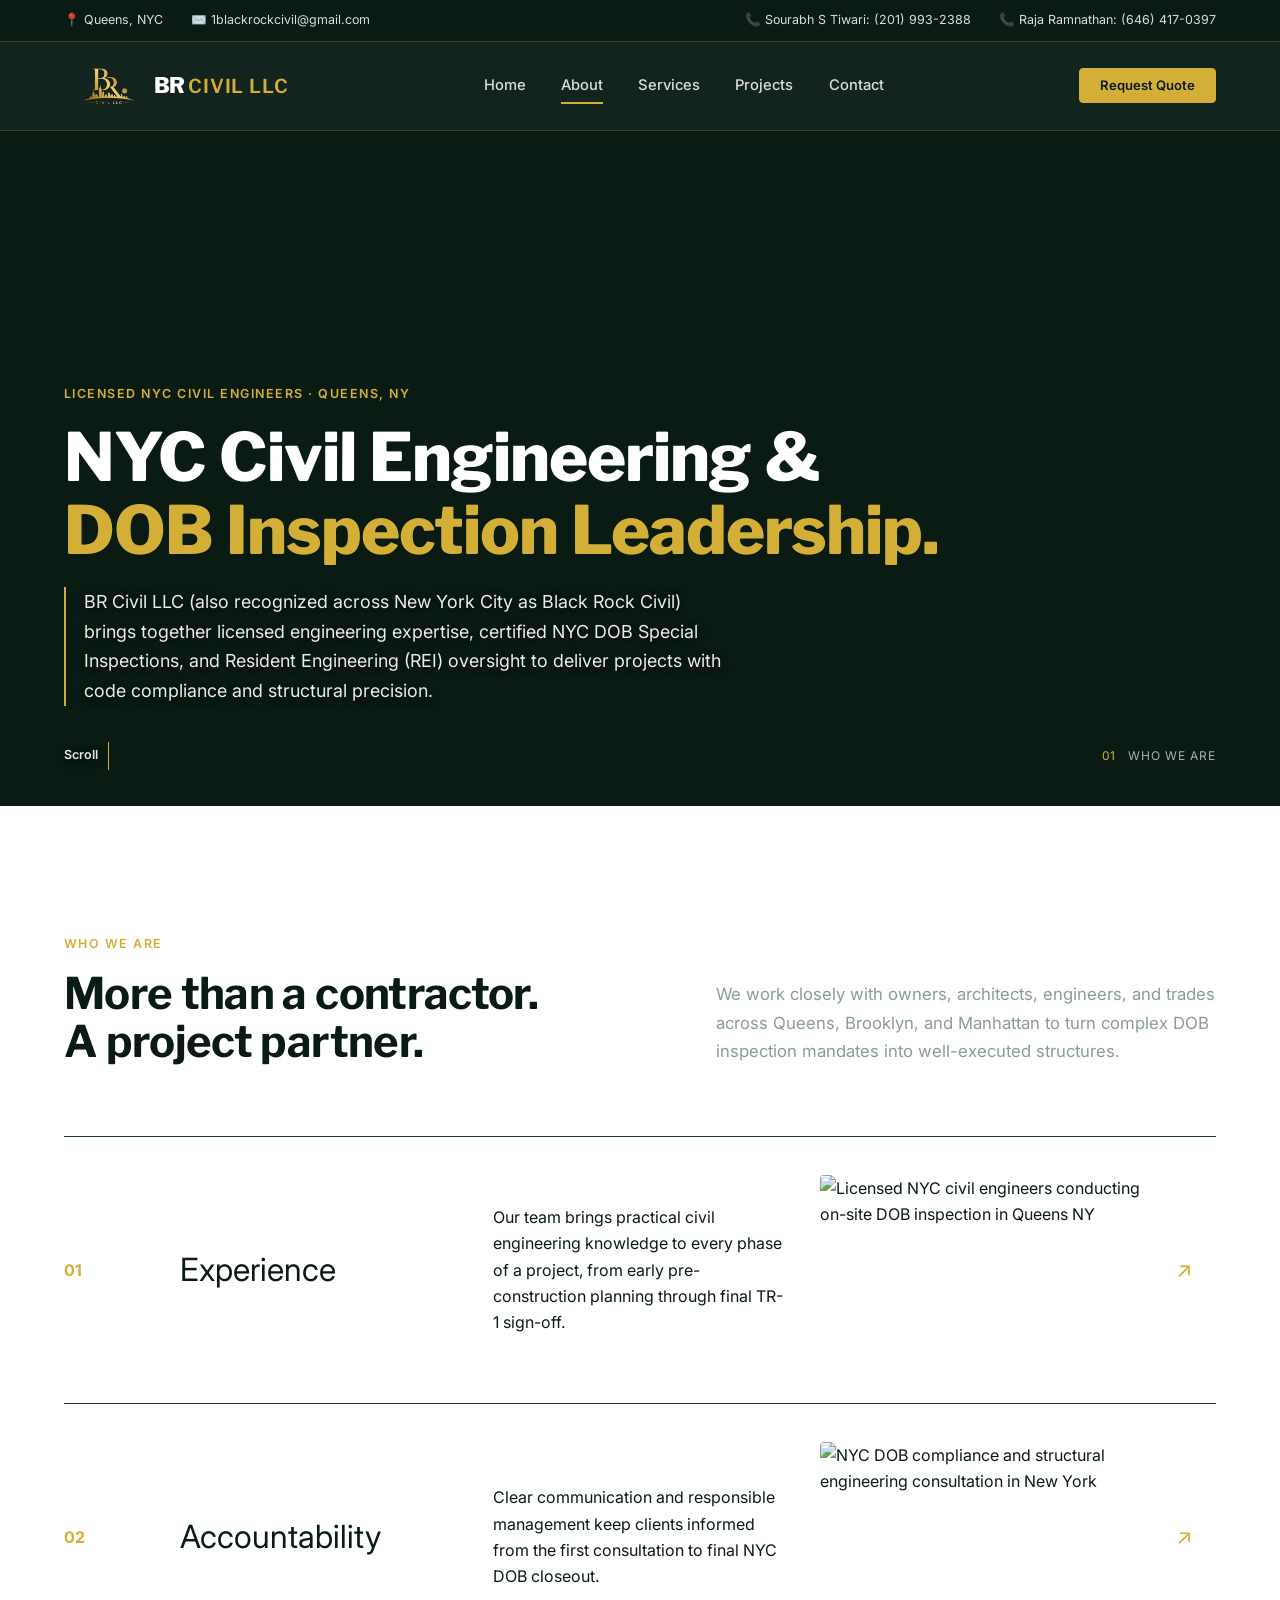
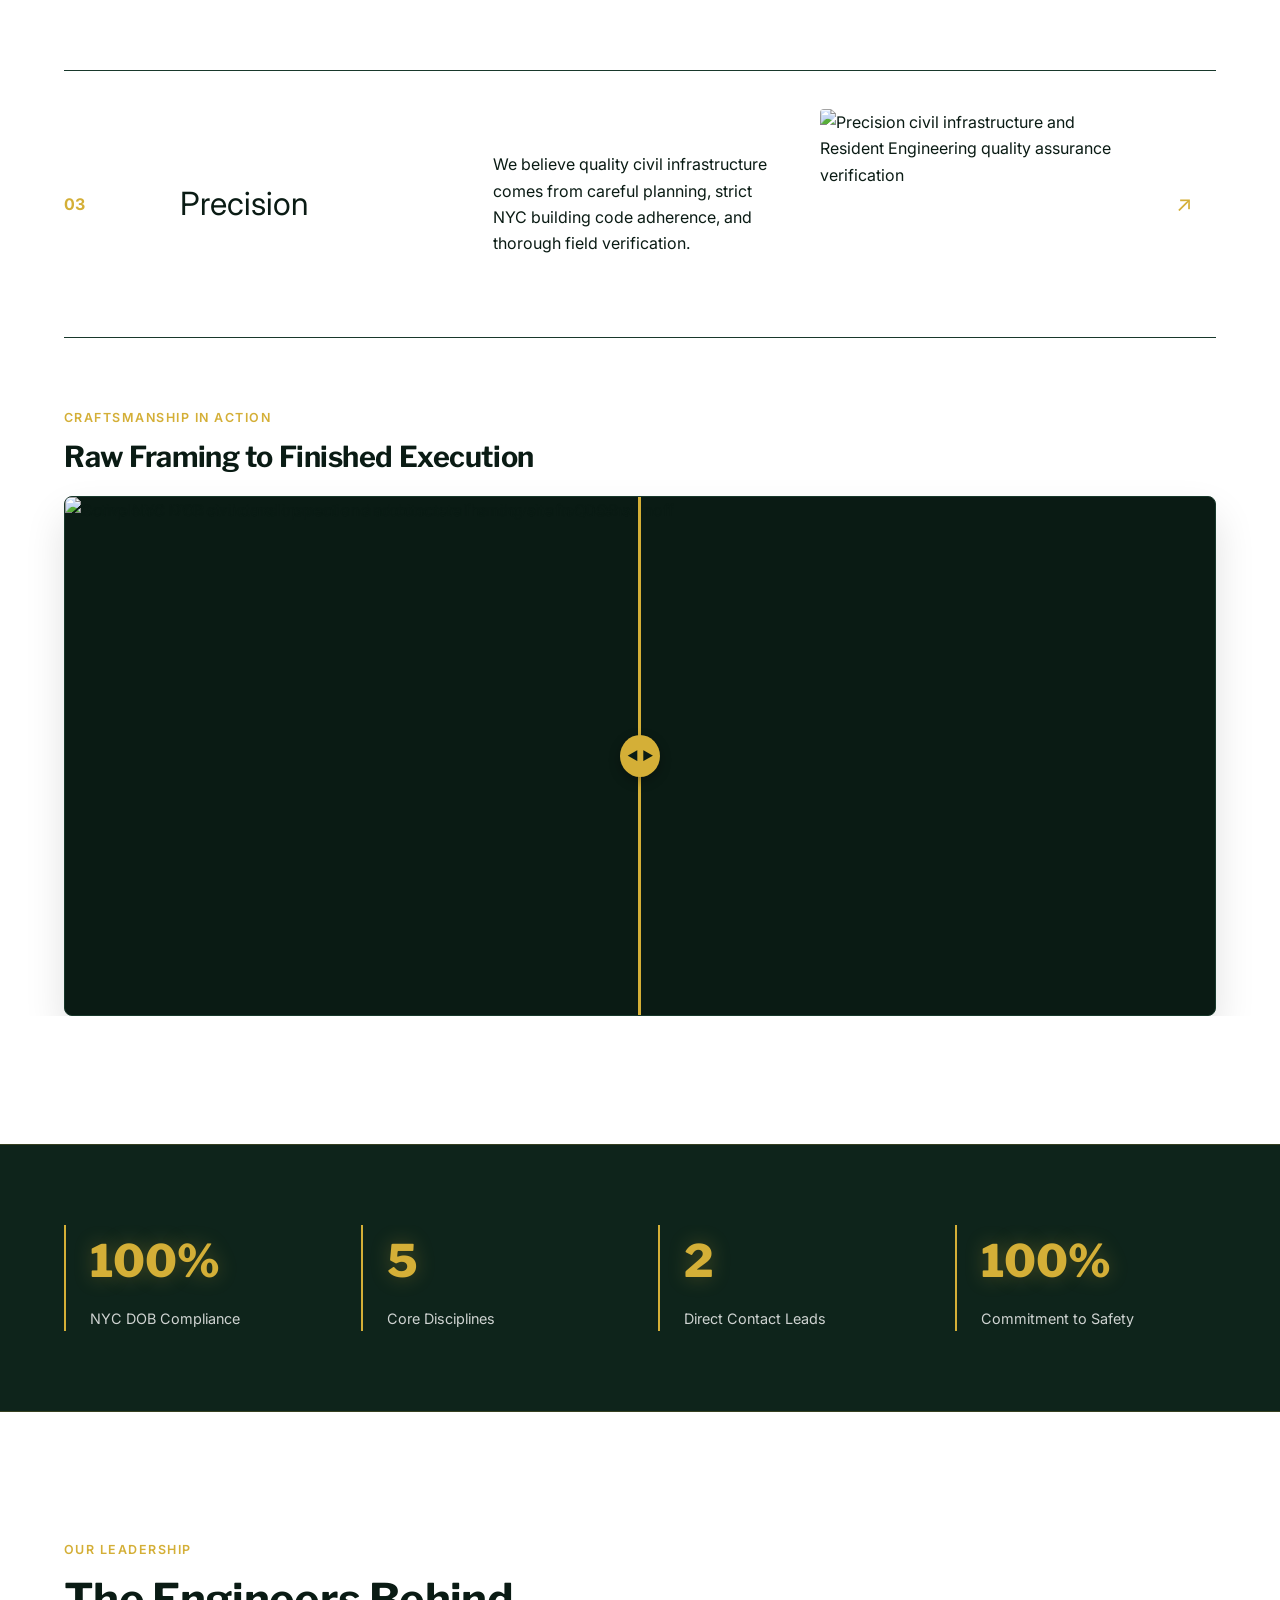
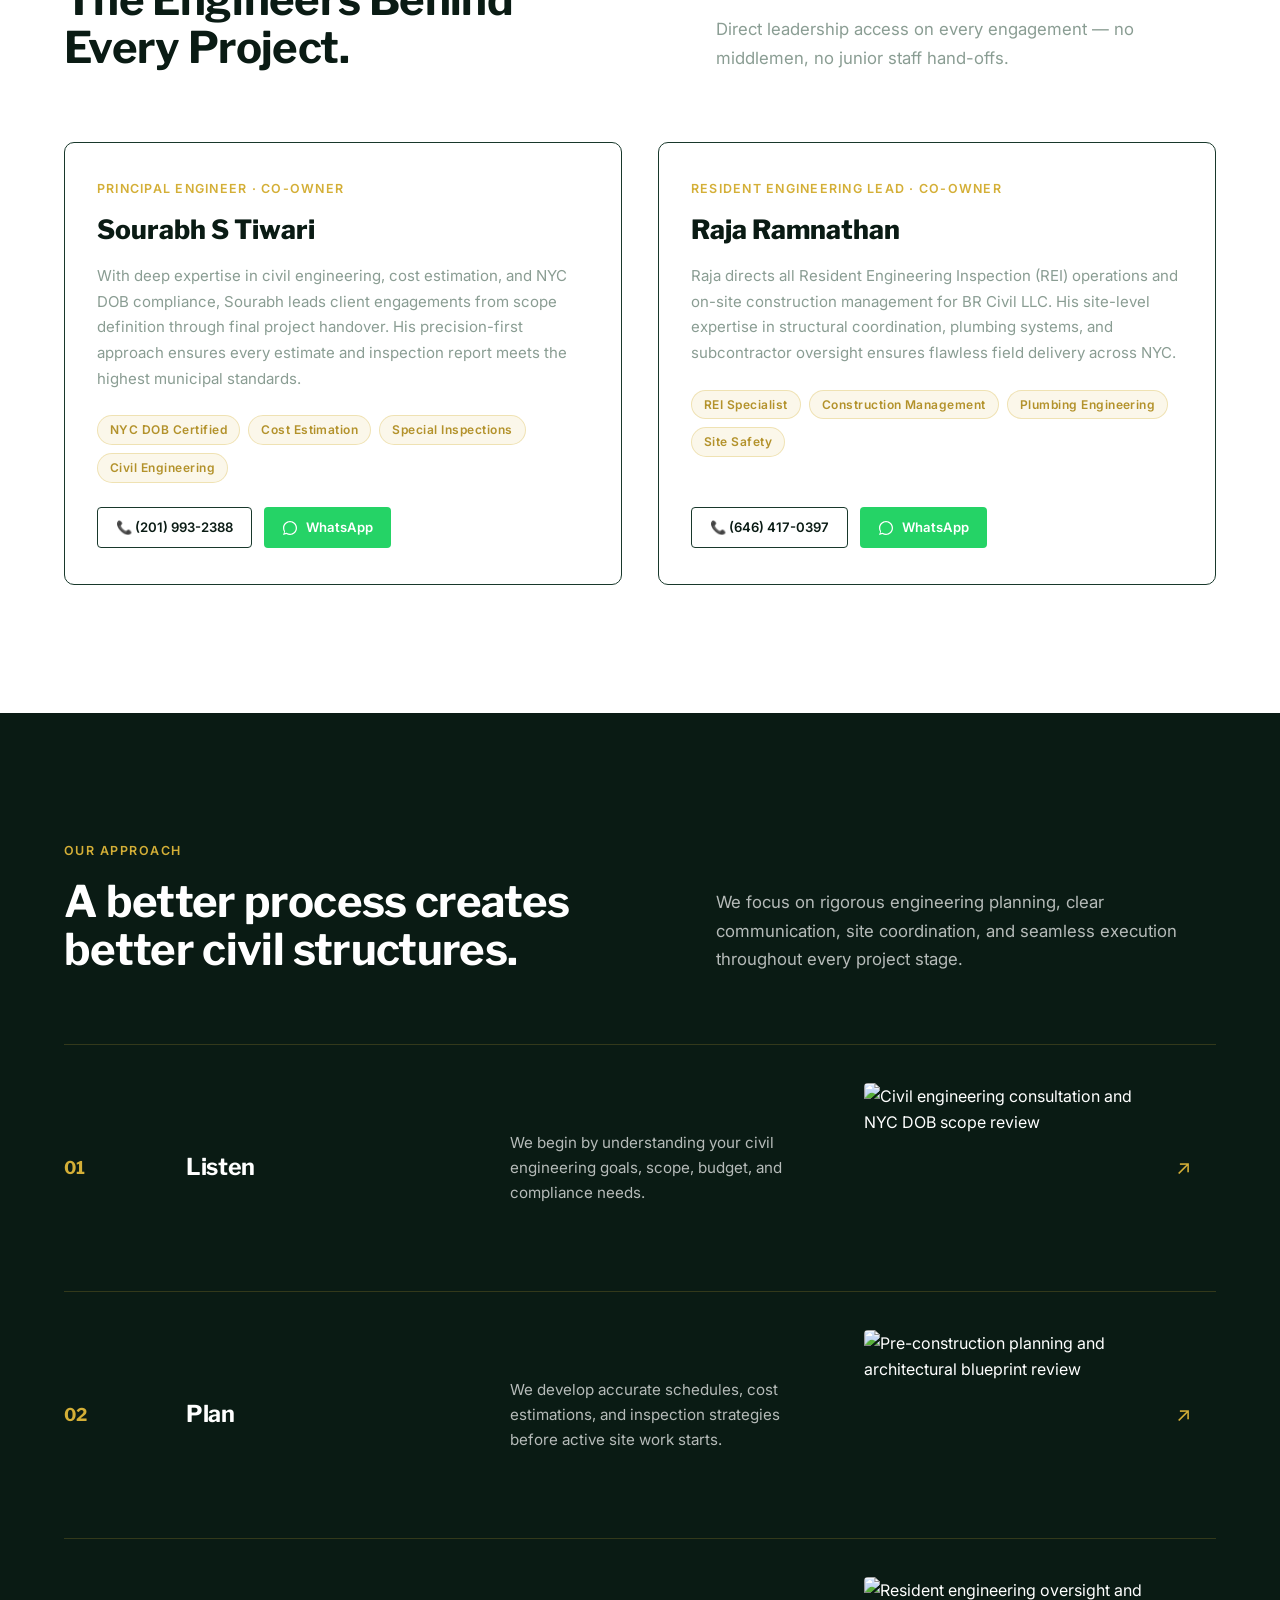
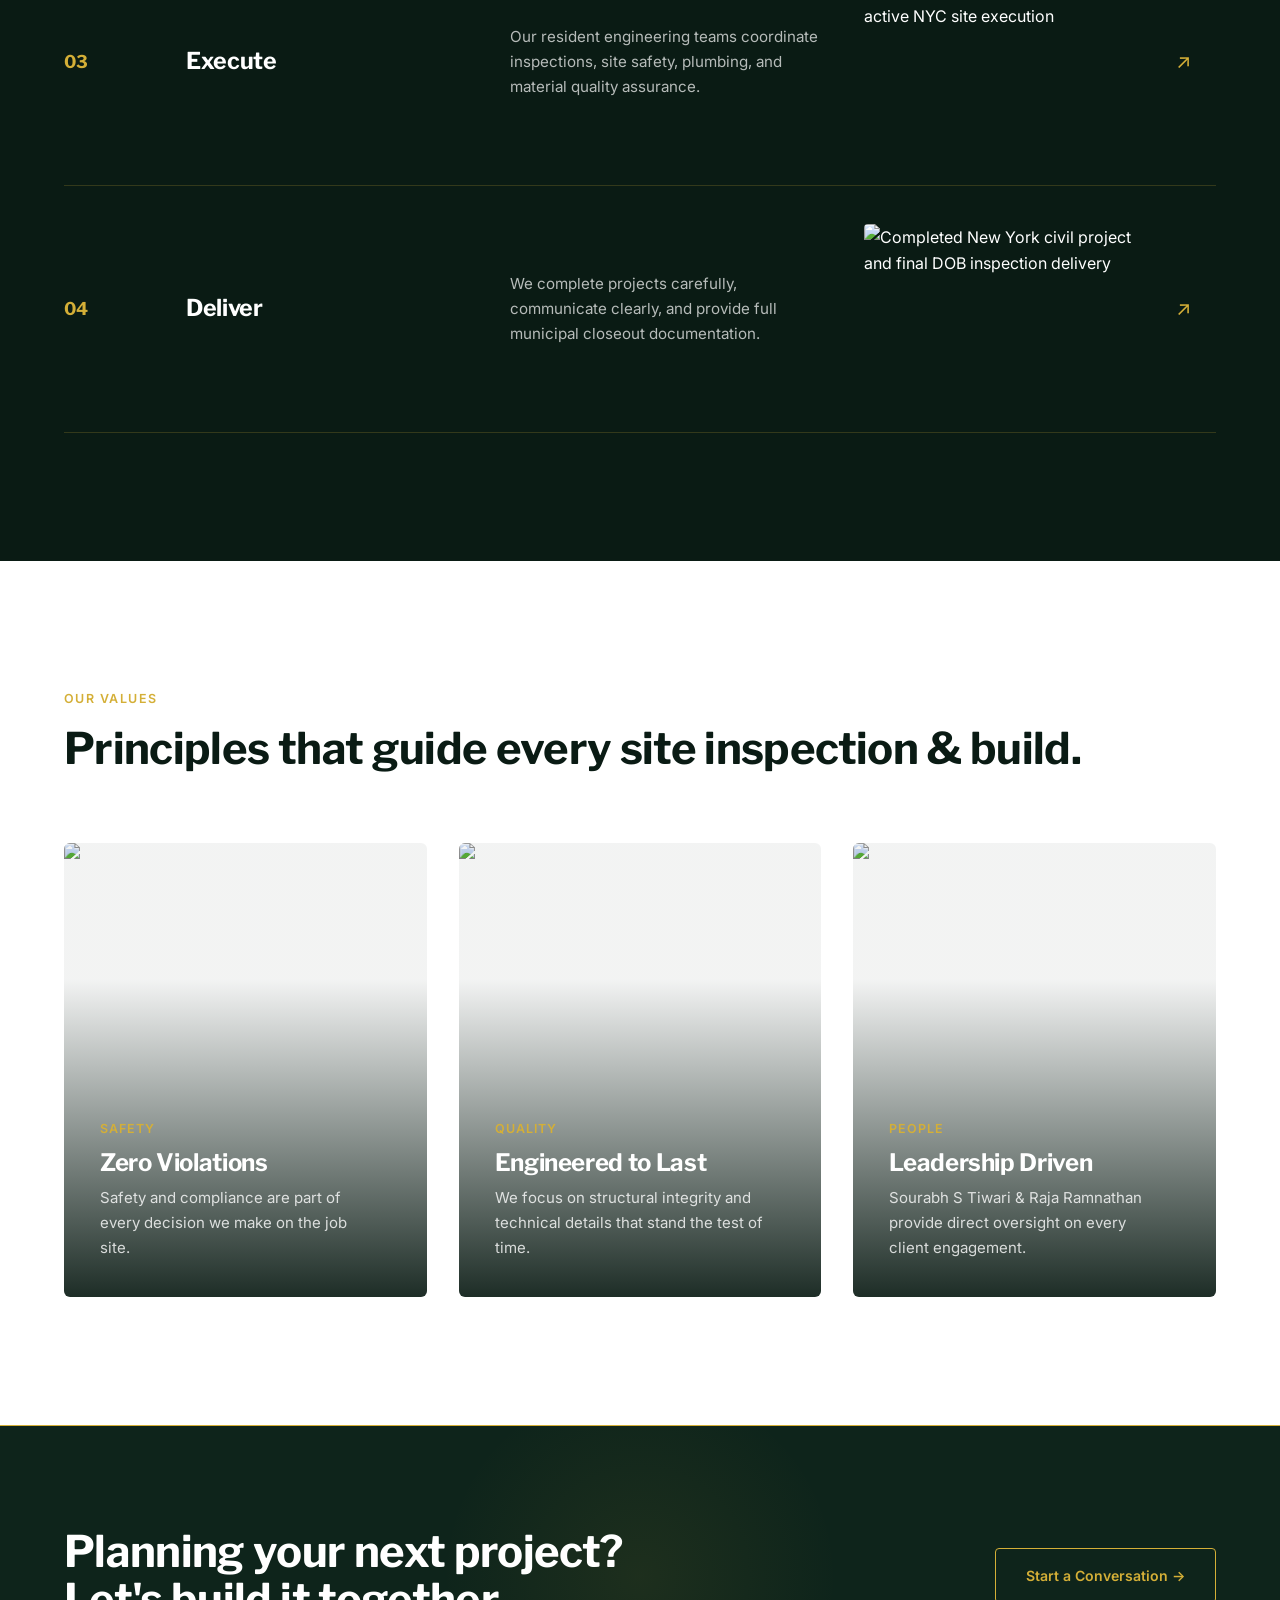
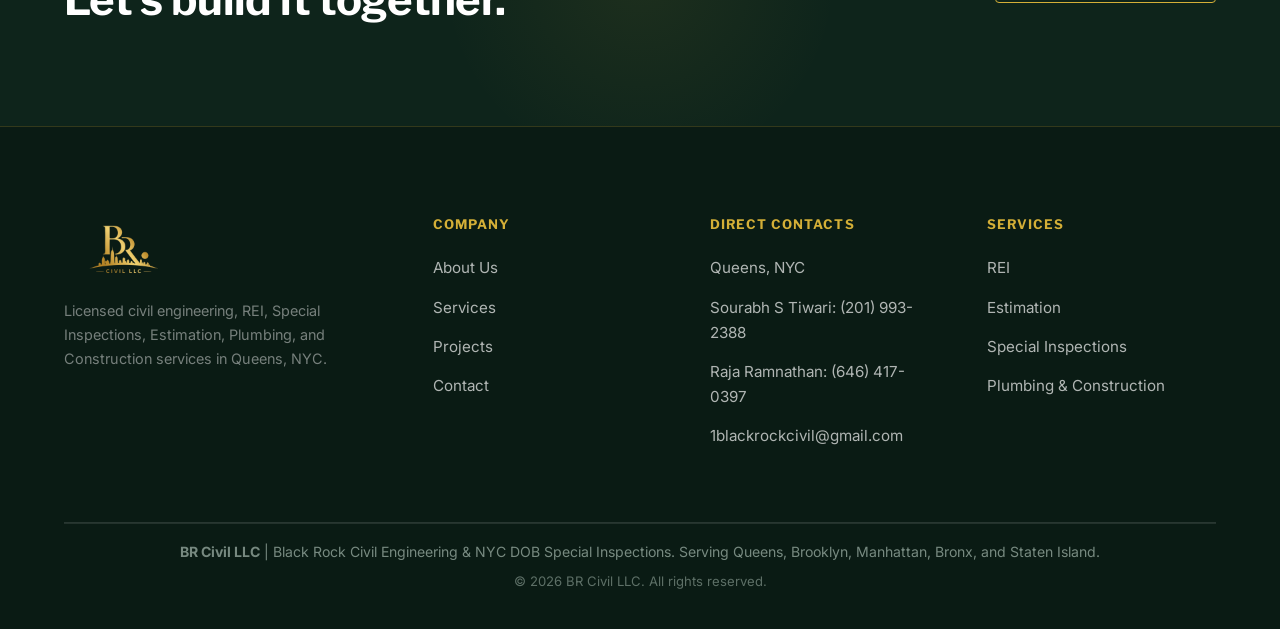
==== commit 86a2e77d: "feat(seo): complete technical schema matrix, on-page optimization, and site-wide footer sync" ====
--- a/about.html
+++ b/about.html
@@ -47,12 +47,32 @@
       "mainEntity": {
         "@type": "ProfessionalService",
         "name": "BR Civil LLC",
-        "url": "https://www.blackrockcivil.net",
+        "alternateName": [
+          "Black Rock Civil",
+          "BlackRock Civil",
+          "blackrockcivil",
+          "blackrockcivil nyc",
+          "BlackRock Civil NYC",
+          "Black Rock Civil NYC",
+          "Black Rock Civil New York",
+          "BlackRock Civil Queens",
+          "BR Civil",
+          "BR Civil LLC",
+          "BR Civil NYC",
+          "BR Civil Engineering",
+          "Black Rock Civil LLC",
+          "Black Rock Civil Engineering",
+          "BlackRock Civil Engineering NYC",
+          "BR Civil Special Inspections"
+        ],
+        "url": "https://www.blackrockcivil.net/",
         "logo": "https://www.blackrockcivil.net/images/br-civil-logo-transparent.png",
         "address": {
           "@type": "PostalAddress",
-          "addressLocality": "Queens",
+          "streetAddress": "91-12 175th St",
+          "addressLocality": "Jamaica",
           "addressRegion": "NY",
+          "postalCode": "11432",
           "addressCountry": "US"
         },
         "founder": [
@@ -141,7 +161,7 @@
     <div class="wrap about-hero-inner">
       <div class="eyebrow">Licensed NYC Civil Engineers · Queens, NY</div>
       <h1>NYC Civil Engineering &amp; <span>DOB Inspection Leadership.</span></h1>
-      <p class="hero-sub">We bring together licensed engineering expertise, certified NYC DOB Special Inspections, and Resident Engineering (REI) oversight to deliver projects with compliance and precision.</p>
+      <p class="hero-sub">BR Civil LLC (also recognized across New York City as Black Rock Civil) brings together licensed engineering expertise, certified NYC DOB Special Inspections, and Resident Engineering (REI) oversight to deliver projects with code compliance and structural precision.</p>
     </div>
     <div class="about-hero-meta"><span>01</span> Who We Are</div>
     <div class="scroll-cue">Scroll</div>
@@ -155,16 +175,16 @@
           <div class="eyebrow">Who We Are</div>
           <h2>More than a contractor.<br>A project partner.</h2>
         </div>
-        <p>We work closely with owners, architects, engineers, and trades to turn complex construction and inspection requirements into well-executed projects.</p>
+        <p>We work closely with owners, architects, engineers, and trades across Queens, Brooklyn, and Manhattan to turn complex DOB inspection mandates into well-executed structures.</p>
       </div>
 
       <div class="principles reveal">
         <div class="principle">
           <div class="principle-number">01</div>
           <div class="principle-title">Experience</div>
-          <div class="principle-description">Our team brings practical civil engineering knowledge to every phase of a project, from early planning through final delivery.</div>
+          <div class="principle-description">Our team brings practical civil engineering knowledge to every phase of a project, from early pre-construction planning through final TR-1 sign-off.</div>
           <div class="principle-image">
-            <img src="https://images.unsplash.com/photo-1581092160562-40aa08e78837?q=85&w=1200&auto=format&fit=crop" alt="Licensed NYC civil engineers conducting on-site inspection in Queens" loading="lazy">
+            <img src="https://images.unsplash.com/photo-1581092160562-40aa08e78837?q=85&w=1200&auto=format&fit=crop" alt="Licensed NYC civil engineers conducting on-site DOB inspection in Queens NY" loading="lazy">
           </div>
           <div class="principle-arrow">↗</div>
         </div>
@@ -172,9 +192,9 @@
         <div class="principle">
           <div class="principle-number">02</div>
           <div class="principle-title">Accountability</div>
-          <div class="principle-description">Clear communication and responsible management keep clients informed from the first consultation to final DOB sign-off.</div>
+          <div class="principle-description">Clear communication and responsible management keep clients informed from the first consultation to final NYC DOB closeout.</div>
           <div class="principle-image">
-            <img src="https://images.unsplash.com/photo-1542744173-8e7e53415bb0?q=85&w=1200&auto=format&fit=crop" alt="NYC DOB compliance and structural engineering consultation" loading="lazy">
+            <img src="https://images.unsplash.com/photo-1542744173-8e7e53415bb0?q=85&w=1200&auto=format&fit=crop" alt="NYC DOB compliance and structural engineering consultation in New York" loading="lazy">
           </div>
           <div class="principle-arrow">↗</div>
         </div>
@@ -182,9 +202,9 @@
         <div class="principle">
           <div class="principle-number">03</div>
           <div class="principle-title">Precision</div>
-          <div class="principle-description">We believe quality civil infrastructure comes from careful planning, strict code adherence, and attention to detail.</div>
+          <div class="principle-description">We believe quality civil infrastructure comes from careful planning, strict NYC building code adherence, and thorough field verification.</div>
           <div class="principle-image">
-            <img src="https://images.unsplash.com/photo-1562259949-e8e7689d7828?q=85&w=1200&auto=format&fit=crop" alt="Precision civil infrastructure and quality assurance verification" loading="lazy">
+            <img src="https://images.unsplash.com/photo-1562259949-e8e7689d7828?q=85&w=1200&auto=format&fit=crop" alt="Precision civil infrastructure and Resident Engineering quality assurance verification" loading="lazy">
           </div>
           <div class="principle-arrow">↗</div>
         </div>
@@ -197,11 +217,11 @@
         
         <div class="ba-slider">
           <!-- AFTER IMAGE -->
-          <img class="ba-img ba-after" src="https://images.unsplash.com/photo-1600607687939-ce8a6c25118c?q=85&w=1600&auto=format&fit=crop" alt="Completed NYC civil development and architectural handover">
+          <img class="ba-img ba-after" src="https://images.unsplash.com/photo-1600607687939-ce8a6c25118c?q=85&w=1600&auto=format&fit=crop" alt="Completed NYC civil development and architectural handover after DOB signoff">
           
           <!-- BEFORE IMAGE -->
           <div class="ba-before-wrap" id="baBeforeWrap">
-            <img class="ba-img ba-before" src="https://images.unsplash.com/photo-1503387762-592deb58ef4e?q=85&w=1600&auto=format&fit=crop" alt="Active NYC DOB structural inspection and concrete framing site">
+            <img class="ba-img ba-before" src="https://images.unsplash.com/photo-1503387762-592deb58ef4e?q=85&w=1600&auto=format&fit=crop" alt="Active NYC DOB structural inspection and concrete framing site in Queens">
           </div>
 
           <!-- DRAG HANDLE -->
@@ -256,7 +276,7 @@
           <div class="team-card-body">
             <div class="team-card-role">Principal Engineer · Co-Owner</div>
             <div class="team-card-name">Sourabh S Tiwari</div>
-            <p class="team-card-bio">With deep expertise in civil engineering, cost estimation, and NYC DOB compliance, Sourabh leads client engagements from scope definition through final project handover. His precision-first approach ensures every estimate and inspection report meets the highest standards.</p>
+            <p class="team-card-bio">With deep expertise in civil engineering, cost estimation, and NYC DOB compliance, Sourabh leads client engagements from scope definition through final project handover. His precision-first approach ensures every estimate and inspection report meets the highest municipal standards.</p>
             <div class="team-card-certs">
               <span class="cert-badge">NYC DOB Certified</span>
               <span class="cert-badge">Cost Estimation</span>
@@ -315,7 +335,7 @@
           <h3>Listen</h3>
           <p>We begin by understanding your civil engineering goals, scope, budget, and compliance needs.</p>
           <div class="process-image">
-            <img src="https://images.unsplash.com/photo-1581094794329-c8112a89af12?q=85&w=1000&auto=format&fit=crop" alt="Project discussion" loading="lazy">
+            <img src="https://images.unsplash.com/photo-1581094794329-c8112a89af12?q=85&w=1000&auto=format&fit=crop" alt="Civil engineering consultation and NYC DOB scope review" loading="lazy">
           </div>
           <span class="process-arrow">↗</span>
         </div>
@@ -325,7 +345,7 @@
           <h3>Plan</h3>
           <p>We develop accurate schedules, cost estimations, and inspection strategies before active site work starts.</p>
           <div class="process-image">
-            <img src="https://images.unsplash.com/photo-1524758631624-e2822e304c36?q=85&w=1000&auto=format&fit=crop" alt="Engineering planning" loading="lazy">
+            <img src="https://images.unsplash.com/photo-1524758631624-e2822e304c36?q=85&w=1000&auto=format&fit=crop" alt="Pre-construction planning and architectural blueprint review" loading="lazy">
           </div>
           <span class="process-arrow">↗</span>
         </div>
@@ -335,7 +355,7 @@
           <h3>Execute</h3>
           <p>Our resident engineering teams coordinate inspections, site safety, plumbing, and material quality assurance.</p>
           <div class="process-image">
-            <img src="https://images.unsplash.com/photo-1590479773265-7464e5d48118?q=85&w=1000&auto=format&fit=crop" alt="Site execution" loading="lazy">
+            <img src="https://images.unsplash.com/photo-1590479773265-7464e5d48118?q=85&w=1000&auto=format&fit=crop" alt="Resident engineering oversight and active NYC site execution" loading="lazy">
           </div>
           <span class="process-arrow">↗</span>
         </div>
@@ -345,7 +365,7 @@
           <h3>Deliver</h3>
           <p>We complete projects carefully, communicate clearly, and provide full municipal closeout documentation.</p>
           <div class="process-image">
-            <img src="https://images.unsplash.com/photo-1487958449943-2429e8be8625?q=85&w=1000&auto=format&fit=crop" alt="Delivered building project" loading="lazy">
+            <img src="https://images.unsplash.com/photo-1487958449943-2429e8be8625?q=85&w=1000&auto=format&fit=crop" alt="Completed New York civil project and final DOB inspection delivery" loading="lazy">
           </div>
           <span class="process-arrow">↗</span>
         </div>
@@ -365,7 +385,7 @@
 
       <div class="tiles reveal-stagger">
         <div class="tile">
-          <img src="https://images.unsplash.com/photo-1591115765373-5207764f72e7?q=85&w=900&auto=format&fit=crop" alt="NYC DOB zero violation site safety protocols" loading="lazy">
+          <img src="https://images.unsplash.com/photo-1591115765373-5207764f72e7?q=85&w=900&auto=format&fit=crop" alt="NYC DOB zero violation site safety and compliance protocols" loading="lazy">
           <div class="tile-overlay">
             <div class="tag">Safety</div>
             <h3>Zero Violations</h3>
@@ -374,7 +394,7 @@
         </div>
 
         <div class="tile">
-          <img src="https://images.unsplash.com/photo-1487958449943-2429e8be8625?q=85&w=900&auto=format&fit=crop" alt="Engineered structural endurance across New York City" loading="lazy">
+          <img src="https://images.unsplash.com/photo-1487958449943-2429e8be8625?q=85&w=900&auto=format&fit=crop" alt="Engineered civil infrastructure endurance across New York City" loading="lazy">
           <div class="tile-overlay">
             <div class="tag">Quality</div>
             <h3>Engineered to Last</h3>
@@ -383,7 +403,7 @@
         </div>
 
         <div class="tile">
-          <img src="https://images.unsplash.com/photo-1556761175-b413da4baf72?q=85&w=900&auto=format&fit=crop" alt="Sourabh S Tiwari and Raja Ramnathan civil project management team" loading="lazy">
+          <img src="https://images.unsplash.com/photo-1556761175-b413da4baf72?q=85&w=900&auto=format&fit=crop" alt="Sourabh S Tiwari and Raja Ramnathan civil engineering leadership team" loading="lazy">
           <div class="tile-overlay">
             <div class="tag">People</div>
             <h3>Leadership Driven</h3>
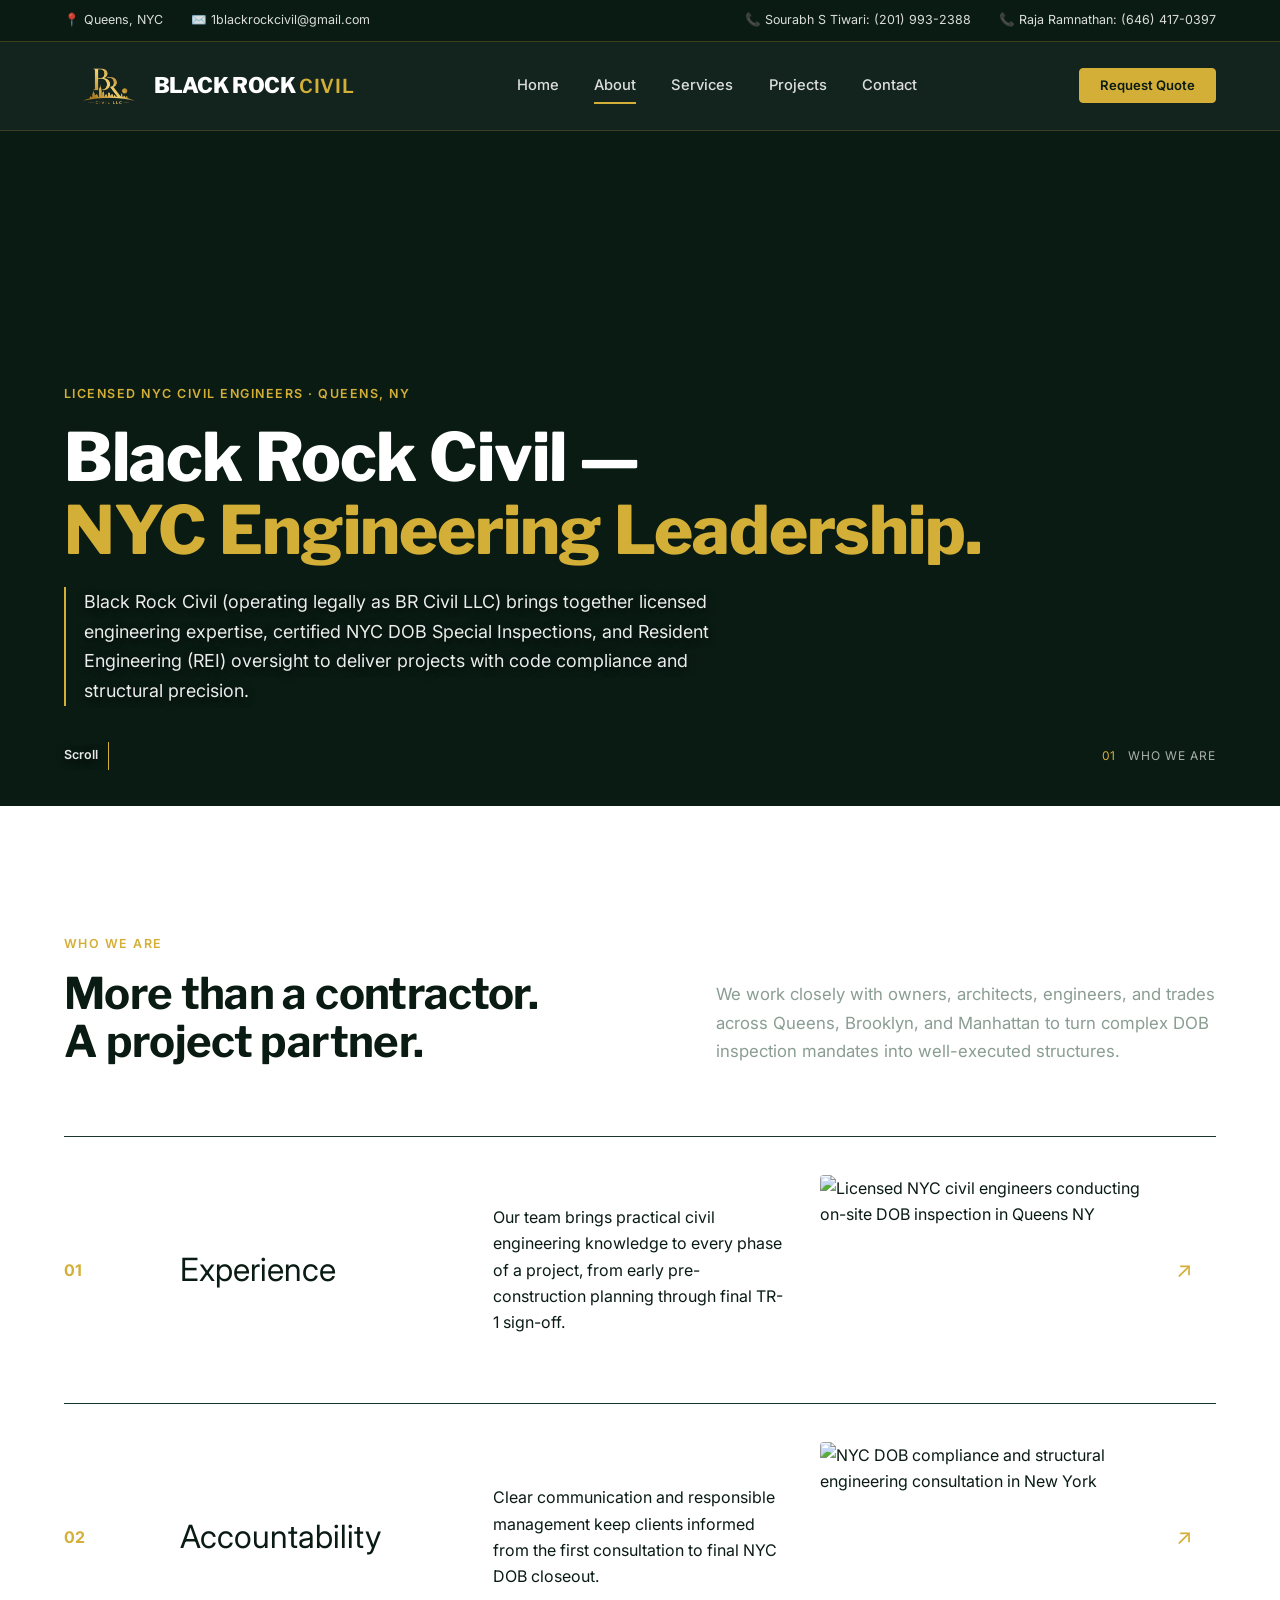
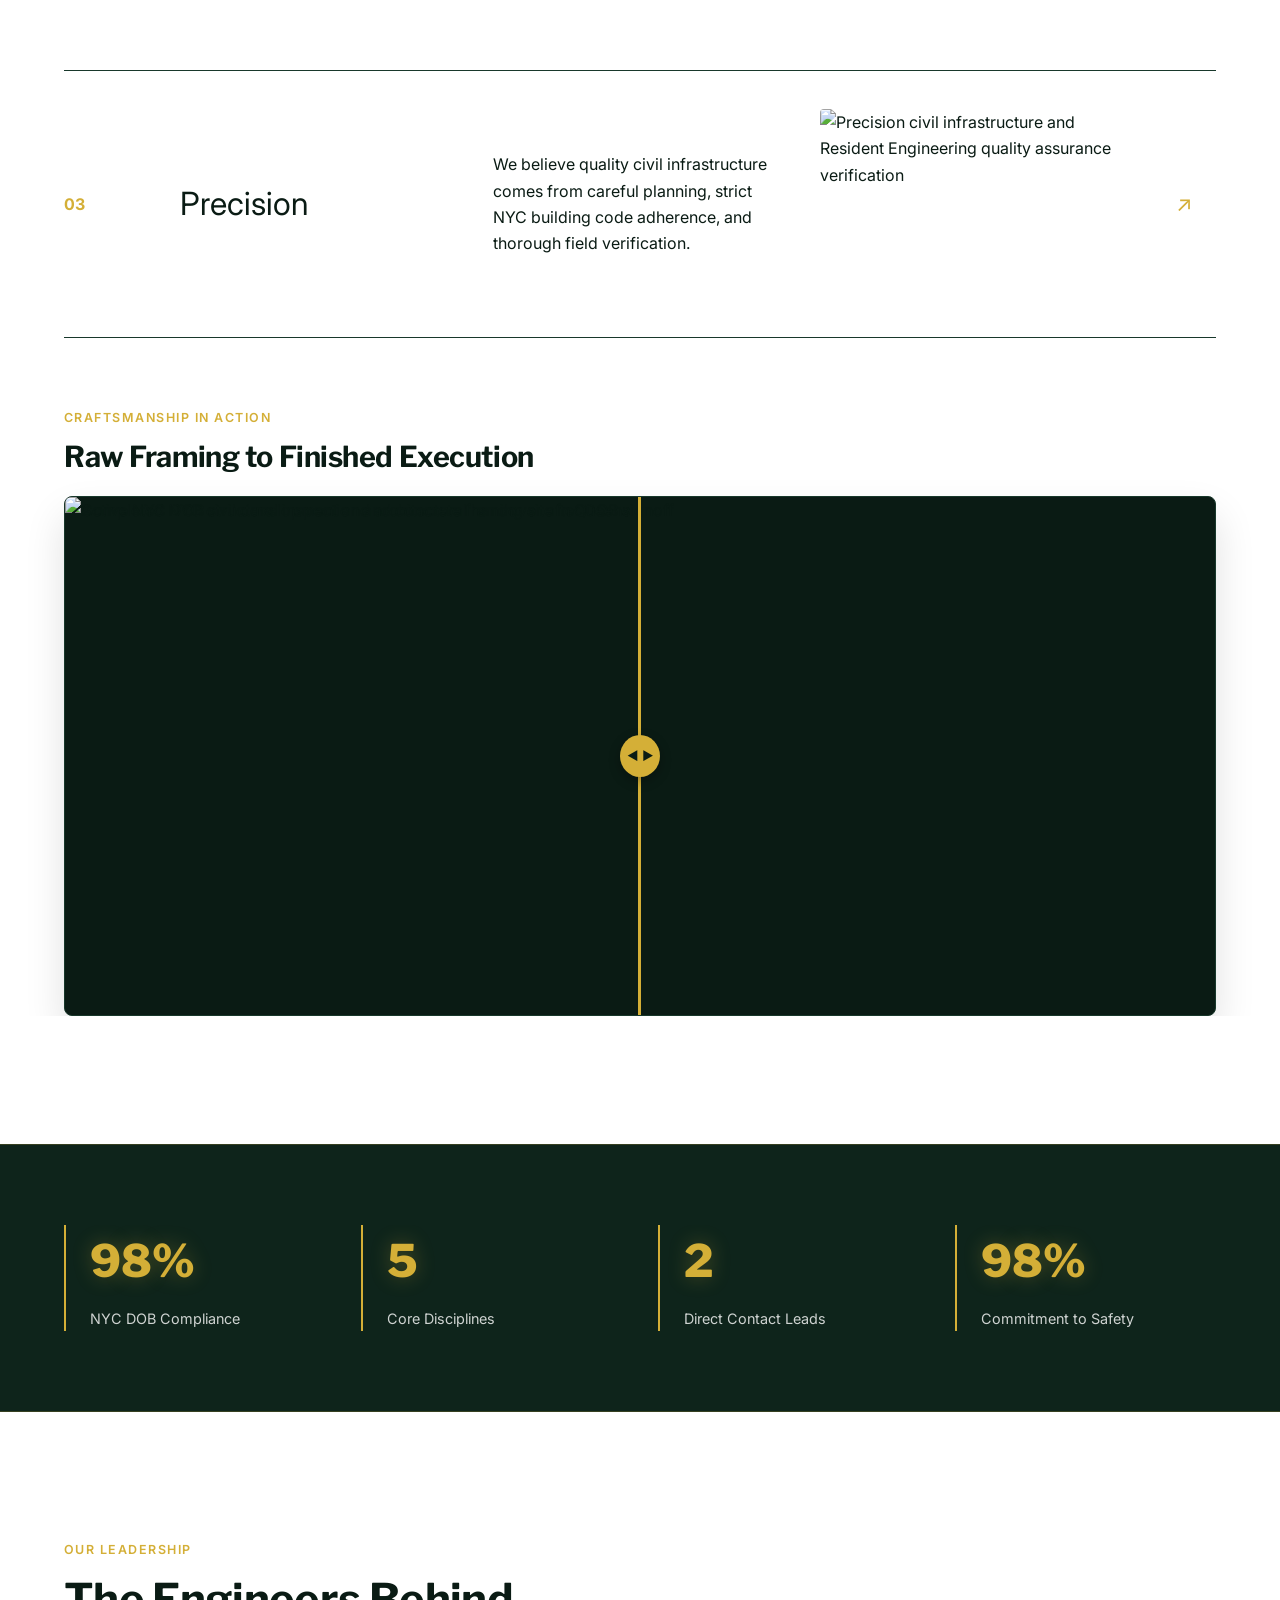
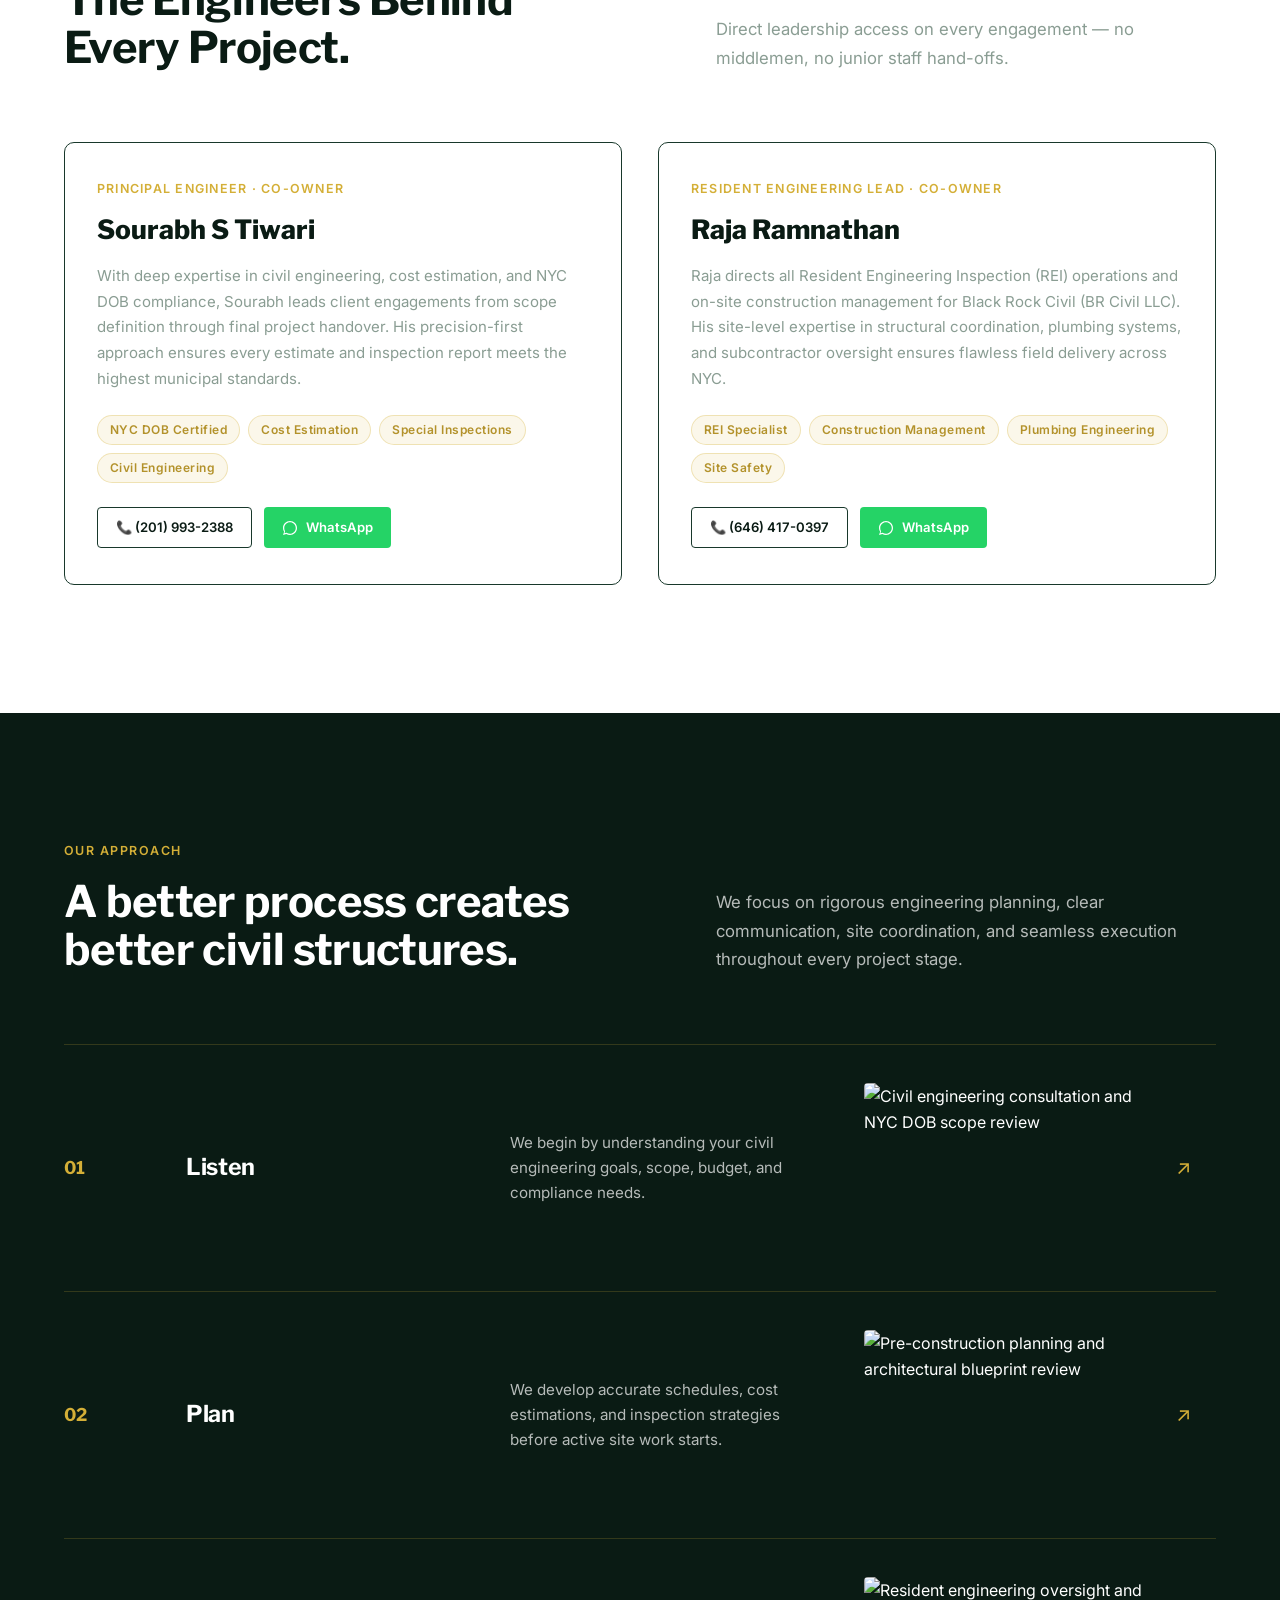
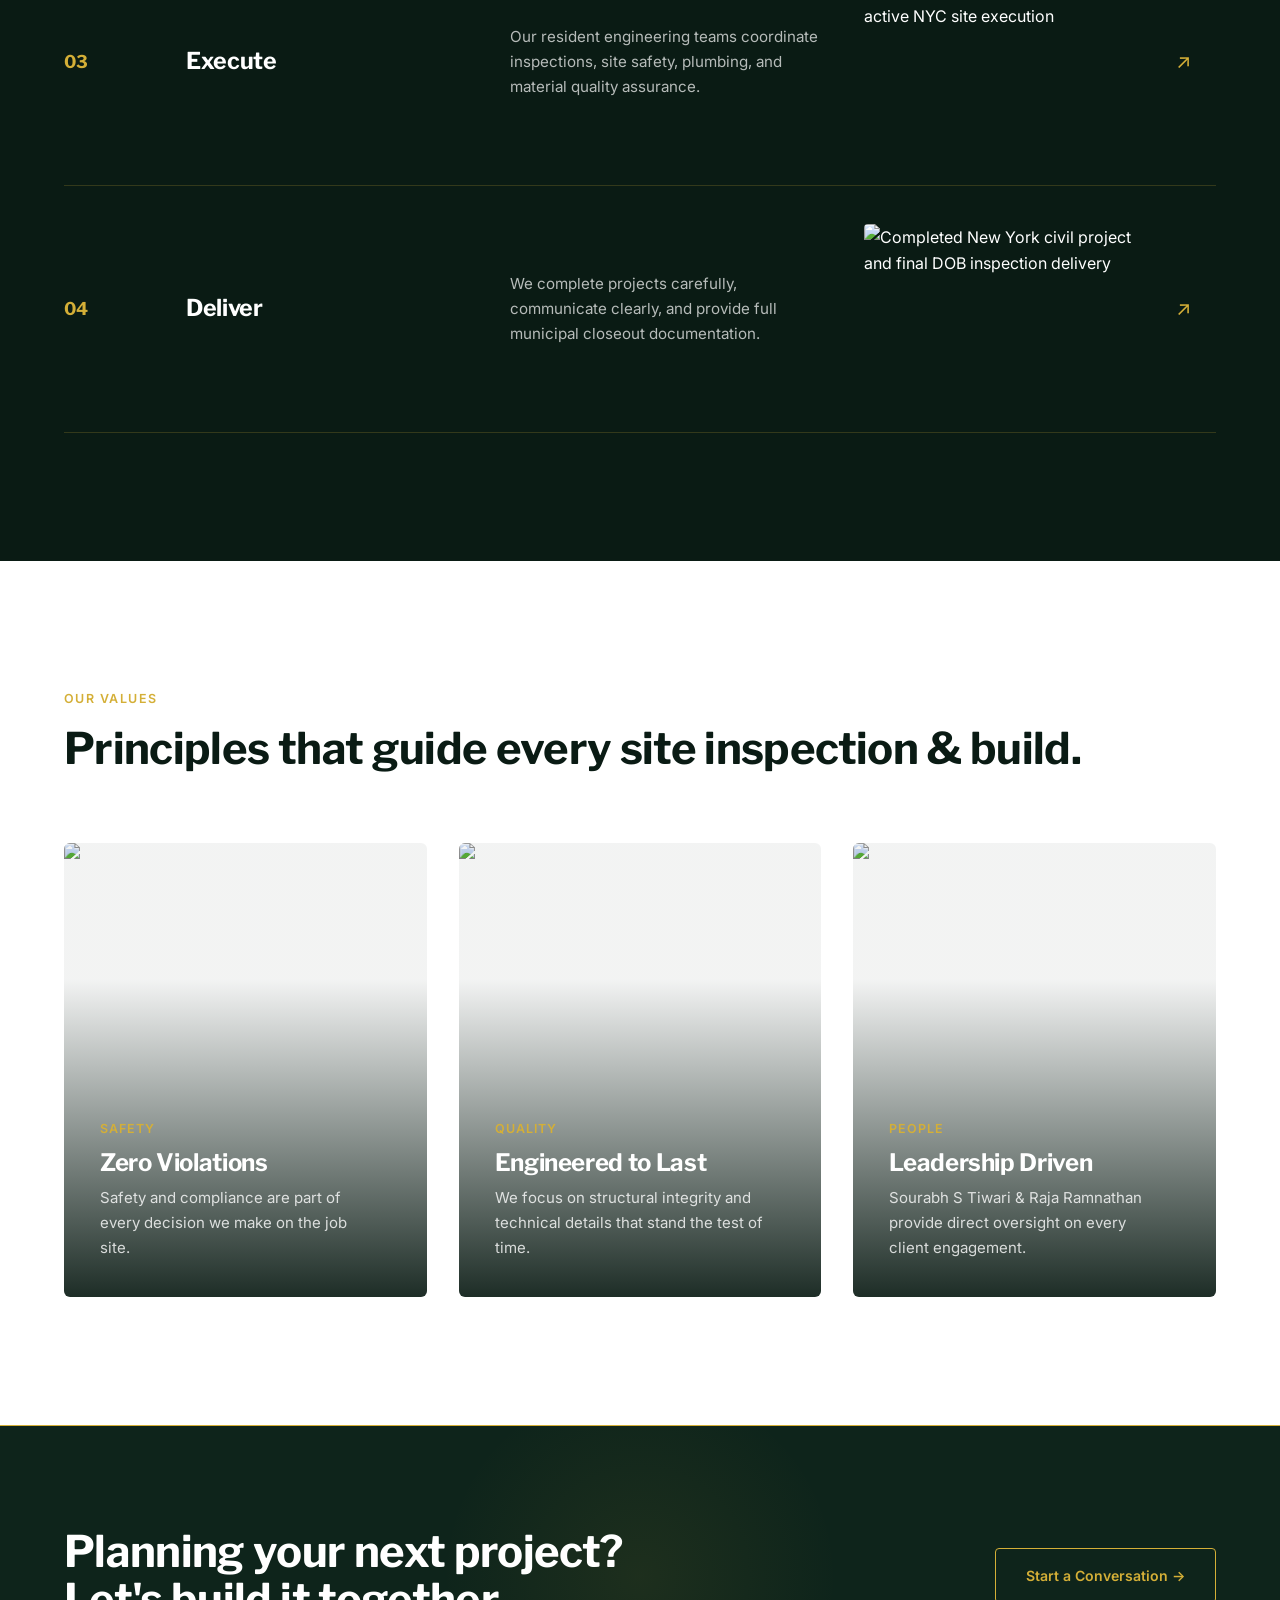
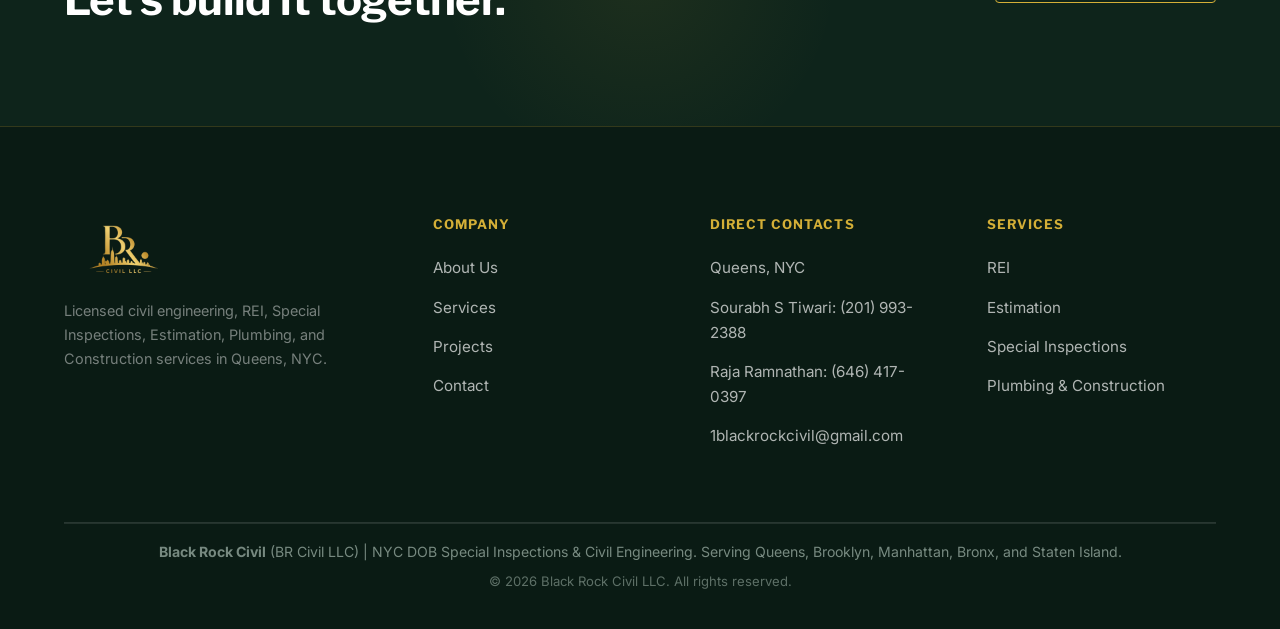
==== commit a18ea2b2: "feat(seo): harmonize Black Rock Civil brand entity and add NYC borough schemas" ====
--- a/about.html
+++ b/about.html
@@ -19,22 +19,22 @@
     </script>
     
     <!-- Primary SEO Meta Tags -->
-    <title>About BR Civil LLC | NYC Licensed Civil Engineers & DOB Inspectors</title>
-    <meta name="description" content="Meet BR Civil LLC leadership: Sourabh S Tiwari and Raja Ramnathan. Certified NYC DOB Special Inspections, REI engineering, and civil management in Queens, NY.">
+    <title>About Black Rock Civil | NYC Licensed Civil Engineers & DOB Inspectors</title>
+    <meta name="description" content="Meet Black Rock Civil (BR Civil LLC) leadership: Sourabh S Tiwari and Raja Ramnathan. Certified NYC DOB Special Inspections, REI engineering, and civil management in Queens, NY.">
     <link rel="canonical" href="https://www.blackrockcivil.net/about.html">
   
     <!-- Open Graph / Facebook / LinkedIn -->
     <meta property="og:type" content="website">
     <meta property="og:url" content="https://www.blackrockcivil.net/about.html">
-    <meta property="og:title" content="About BR Civil LLC | NYC Licensed Civil Engineers & DOB Inspectors">
-    <meta property="og:description" content="Meet the leadership behind BR Civil LLC. Licensed civil engineers providing DOB Special Inspections and REI in NYC.">
+    <meta property="og:title" content="About Black Rock Civil | NYC Licensed Civil Engineers & DOB Inspectors">
+    <meta property="og:description" content="Meet the leadership behind Black Rock Civil (BR Civil LLC). Licensed civil engineers providing DOB Special Inspections and REI in NYC.">
     <meta property="og:image" content="https://www.blackrockcivil.net/images/br-civil-logo-transparent.png">
   
     <!-- Twitter Card -->
     <meta name="twitter:card" content="summary_large_image">
     <meta name="twitter:url" content="https://www.blackrockcivil.net/about.html">
-    <meta name="twitter:title" content="About BR Civil LLC | NYC Licensed Civil Engineers & DOB Inspectors">
-    <meta name="twitter:description" content="Meet the leadership behind BR Civil LLC. Licensed civil engineers providing DOB Special Inspections and REI in NYC.">
+    <meta name="twitter:title" content="About Black Rock Civil | NYC Licensed Civil Engineers & DOB Inspectors">
+    <meta name="twitter:description" content="Meet the leadership behind Black Rock Civil (BR Civil LLC). Licensed civil engineers providing DOB Special Inspections and REI in NYC.">
     <meta name="twitter:image" content="https://www.blackrockcivil.net/images/br-civil-logo-transparent.png">
   
     <!-- Structured Data: AboutPage & Leadership E-E-A-T Schema -->
@@ -42,28 +42,50 @@
     {
       "@context": "https://schema.org",
       "@type": "AboutPage",
-      "name": "About BR Civil LLC",
+      "name": "About Black Rock Civil",
       "url": "https://www.blackrockcivil.net/about.html",
       "mainEntity": {
         "@type": "ProfessionalService",
-        "name": "BR Civil LLC",
+        "name": "Black Rock Civil",
+        "legalName": "BR Civil LLC",
         "alternateName": [
           "Black Rock Civil",
           "BlackRock Civil",
           "blackrockcivil",
+          "blackrockcivil.net",
+          "blackrock civil net",
           "blackrockcivil nyc",
+          "blackrockcivil new york",
+          "blackrockcivil queens",
+          "blackrockcivil brooklyn",
+          "blackrockcivil manhattan",
           "BlackRock Civil NYC",
           "Black Rock Civil NYC",
           "Black Rock Civil New York",
           "BlackRock Civil Queens",
+          "Black Rock Civil Queens",
+          "BlackRock Civil Brooklyn",
+          "Black Rock Civil Brooklyn",
+          "BlackRock Civil Manhattan",
+          "Black Rock Civil Manhattan",
+          "Black Rock Civil DOB Inspections",
+          "Black Rock Civil Special Inspections",
+          "Black Rock Civil Engineering",
+          "BlackRock Civil Engineering NYC",
           "BR Civil",
           "BR Civil LLC",
           "BR Civil NYC",
+          "BR Civil LLC NYC",
+          "BR Civil Queens",
+          "BR Civil LLC Queens",
+          "BR Civil Brooklyn",
+          "BR Civil LLC Brooklyn",
+          "BR Civil Manhattan",
           "BR Civil Engineering",
+          "BR Civil Special Inspections",
+          "BR Civil DOB Inspections",
           "Black Rock Civil LLC",
-          "Black Rock Civil Engineering",
-          "BlackRock Civil Engineering NYC",
-          "BR Civil Special Inspections"
+          "Black Rock Civil LLC NYC"
         ],
         "url": "https://www.blackrockcivil.net/",
         "logo": "https://www.blackrockcivil.net/images/br-civil-logo-transparent.png",
@@ -124,10 +146,10 @@
   <header class="site-header on-dark" id="siteHeader">
     <div class="wrap header-wrap">
       
-      <a href="index.html" class="logo" aria-label="BR Civil LLC Home" style="display:flex; align-items:center; gap:12px; text-decoration:none;">
-        <img src="images/br-civil-logo-transparent.png" alt="BR Civil LLC - NYC Civil Engineering & DOB Special Inspections" class="logo-img" style="height:48px; width:auto;">
+      <a href="index.html" class="logo" aria-label="Black Rock Civil Home" style="display:flex; align-items:center; gap:12px; text-decoration:none;">
+        <img src="images/br-civil-logo-transparent.png" alt="Black Rock Civil - NYC Civil Engineering & DOB Special Inspections" class="logo-img" style="height:48px; width:auto;">
         <span class="brand-name-text" style="font-family:'Libre Franklin', sans-serif; font-weight:800; font-size:1.35rem; color:#ffffff; letter-spacing:-0.02em; line-height:1; text-transform:uppercase;">
-          BR <span style="color:#D4AF37; font-weight:600; font-size:1.2rem; letter-spacing:0.04em;">Civil LLC</span>
+          BLACK ROCK <span style="color:#D4AF37; font-weight:600; font-size:1.2rem; letter-spacing:0.04em;">CIVIL</span>
         </span>
       </a>
 
@@ -160,8 +182,8 @@
 
     <div class="wrap about-hero-inner">
       <div class="eyebrow">Licensed NYC Civil Engineers · Queens, NY</div>
-      <h1>NYC Civil Engineering &amp; <span>DOB Inspection Leadership.</span></h1>
-      <p class="hero-sub">BR Civil LLC (also recognized across New York City as Black Rock Civil) brings together licensed engineering expertise, certified NYC DOB Special Inspections, and Resident Engineering (REI) oversight to deliver projects with code compliance and structural precision.</p>
+      <h1>Black Rock Civil &mdash; <span>NYC Engineering Leadership.</span></h1>
+      <p class="hero-sub">Black Rock Civil (operating legally as BR Civil LLC) brings together licensed engineering expertise, certified NYC DOB Special Inspections, and Resident Engineering (REI) oversight to deliver projects with code compliance and structural precision.</p>
     </div>
     <div class="about-hero-meta"><span>01</span> Who We Are</div>
     <div class="scroll-cue">Scroll</div>
@@ -285,7 +307,7 @@
             </div>
             <div class="team-card-contact">
               <a href="tel:2019932388" class="team-contact-btn phone">📞 (201) 993-2388</a>
-              <a href="https://wa.me/12019932388?text=Hello%20Sourabh,%20I%20am%20reaching%20out%20via%20the%20BR%20Civil%20LLC%20website." target="_blank" rel="noopener noreferrer" class="team-contact-btn whatsapp">
+              <a href="https://wa.me/12019932388?text=Hello%20Sourabh,%20I%20am%20reaching%20out%20via%20the%20Black%20Rock%20Civil%20website." target="_blank" rel="noopener noreferrer" class="team-contact-btn whatsapp">
                 <svg width="16" height="16" viewBox="0 0 32 32" fill="none" xmlns="http://www.w3.org/2000/svg"><path d="M16 2C8.268 2 2 8.268 2 16c0 2.82.83 5.44 2.26 7.64L2.05 30l6.58-2.15C10.77 29.19 13.3 30 16 30c7.732 0 14-6.268 14-14S23.732 2 16 2zm0 25.5c-2.45 0-4.75-.71-6.7-1.95l-.48-.3-3.9 1.28 1.29-3.79-.33-.52A11.43 11.43 0 014.5 16c0-6.34 5.16-11.5 11.5-11.5S27.5 9.66 27.5 16 22.34 27.5 16 27.5z" fill="#FFFFFF"/></svg>
                 WhatsApp
               </a>
@@ -297,7 +319,7 @@
           <div class="team-card-body">
             <div class="team-card-role">Resident Engineering Lead · Co-Owner</div>
             <div class="team-card-name">Raja Ramnathan</div>
-            <p class="team-card-bio">Raja directs all Resident Engineering Inspection (REI) operations and on-site construction management for BR Civil LLC. His site-level expertise in structural coordination, plumbing systems, and subcontractor oversight ensures flawless field delivery across NYC.</p>
+            <p class="team-card-bio">Raja directs all Resident Engineering Inspection (REI) operations and on-site construction management for Black Rock Civil (BR Civil LLC). His site-level expertise in structural coordination, plumbing systems, and subcontractor oversight ensures flawless field delivery across NYC.</p>
             <div class="team-card-certs">
               <span class="cert-badge">REI Specialist</span>
               <span class="cert-badge">Construction Management</span>
@@ -306,7 +328,7 @@
             </div>
             <div class="team-card-contact">
               <a href="tel:6464170397" class="team-contact-btn phone">📞 (646) 417-0397</a>
-              <a href="https://wa.me/16464170397?text=Hello%20Raja,%20I%20am%20reaching%20out%20via%20the%20BR%20Civil%20LLC%20website." target="_blank" rel="noopener noreferrer" class="team-contact-btn whatsapp">
+              <a href="https://wa.me/16464170397?text=Hello%20Raja,%20I%20am%20reaching%20out%20via%20the%20Black%20Rock%20Civil%20website." target="_blank" rel="noopener noreferrer" class="team-contact-btn whatsapp">
                 <svg width="16" height="16" viewBox="0 0 32 32" fill="none" xmlns="http://www.w3.org/2000/svg"><path d="M16 2C8.268 2 2 8.268 2 16c0 2.82.83 5.44 2.26 7.64L2.05 30l6.58-2.15C10.77 29.19 13.3 30 16 30c7.732 0 14-6.268 14-14S23.732 2 16 2zm0 25.5c-2.45 0-4.75-.71-6.7-1.95l-.48-.3-3.9 1.28 1.29-3.79-.33-.52A11.43 11.43 0 014.5 16c0-6.34 5.16-11.5 11.5-11.5S27.5 9.66 27.5 16 22.34 27.5 16 27.5z" fill="#FFFFFF"/></svg>
                 WhatsApp
               </a>
@@ -431,7 +453,7 @@
         <div class="footer-col">
           <div class="footer-logo-wrap" style="margin-bottom:18px;">
             <a href="index.html" style="text-decoration:none;">
-              <img src="images/br-civil-logo-transparent.png" alt="BR Civil LLC Logo" class="footer-logo-img">
+              <img src="images/br-civil-logo-transparent.png" alt="Black Rock Civil Logo" class="footer-logo-img">
             </a>
           </div>
           <p style="opacity:0.65; font-size:0.9rem; max-width:280px; color:inherit;">
@@ -468,10 +490,10 @@
       </div>
       <div class="footer-bottom" style="display:flex; flex-direction:column; gap:8px; align-items:center; text-align:center; padding-top:16px; border-top:1px solid rgba(255,255,255,0.1);">
         <p style="margin:0; font-size:0.88rem; opacity:0.85;">
-          <strong>BR Civil LLC</strong> | Black Rock Civil Engineering &amp; NYC DOB Special Inspections. Serving Queens, Brooklyn, Manhattan, Bronx, and Staten Island.
+          <strong>Black Rock Civil</strong> (BR Civil LLC) | NYC DOB Special Inspections &amp; Civil Engineering. Serving Queens, Brooklyn, Manhattan, Bronx, and Staten Island.
         </p>
         <p style="margin:0; font-size:0.82rem; opacity:0.65;">
-          &copy; 2026 BR Civil LLC. All rights reserved.
+          &copy; 2026 Black Rock Civil LLC. All rights reserved.
         </p>
       </div>
     </div>
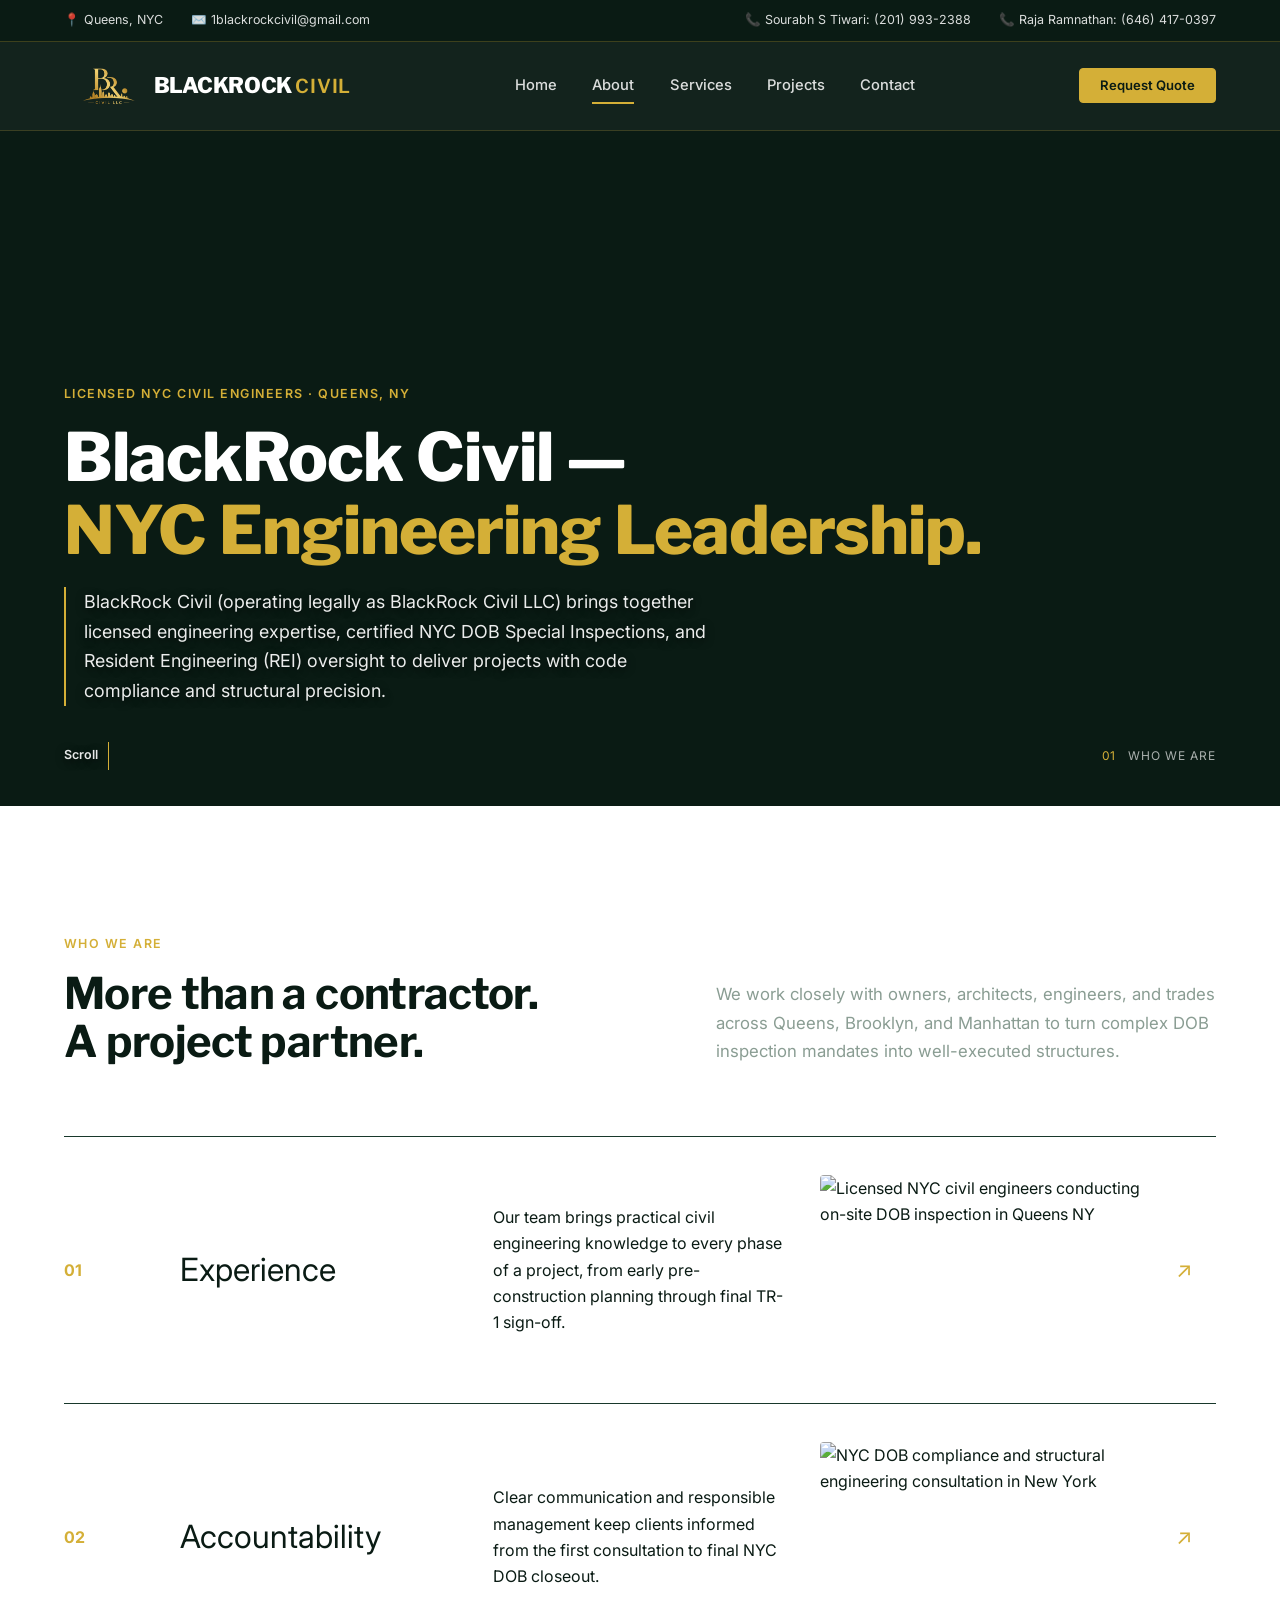
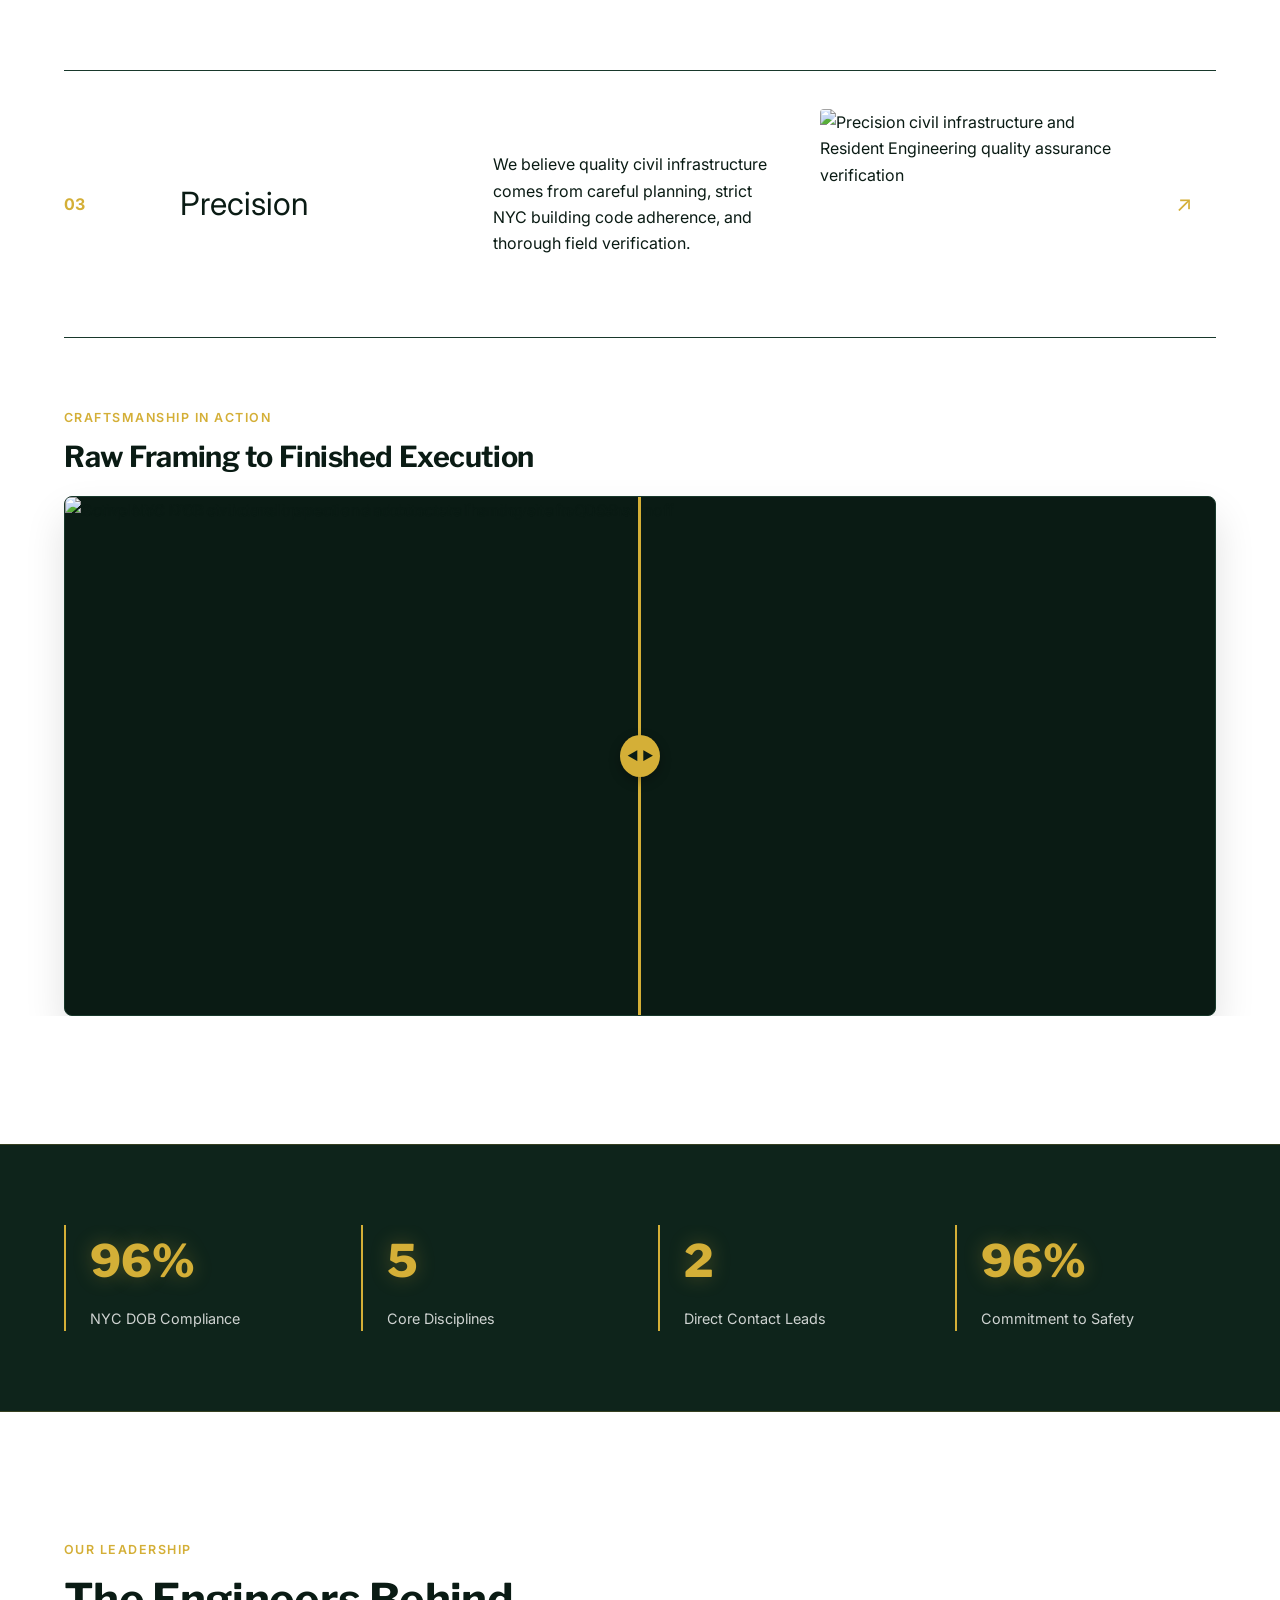
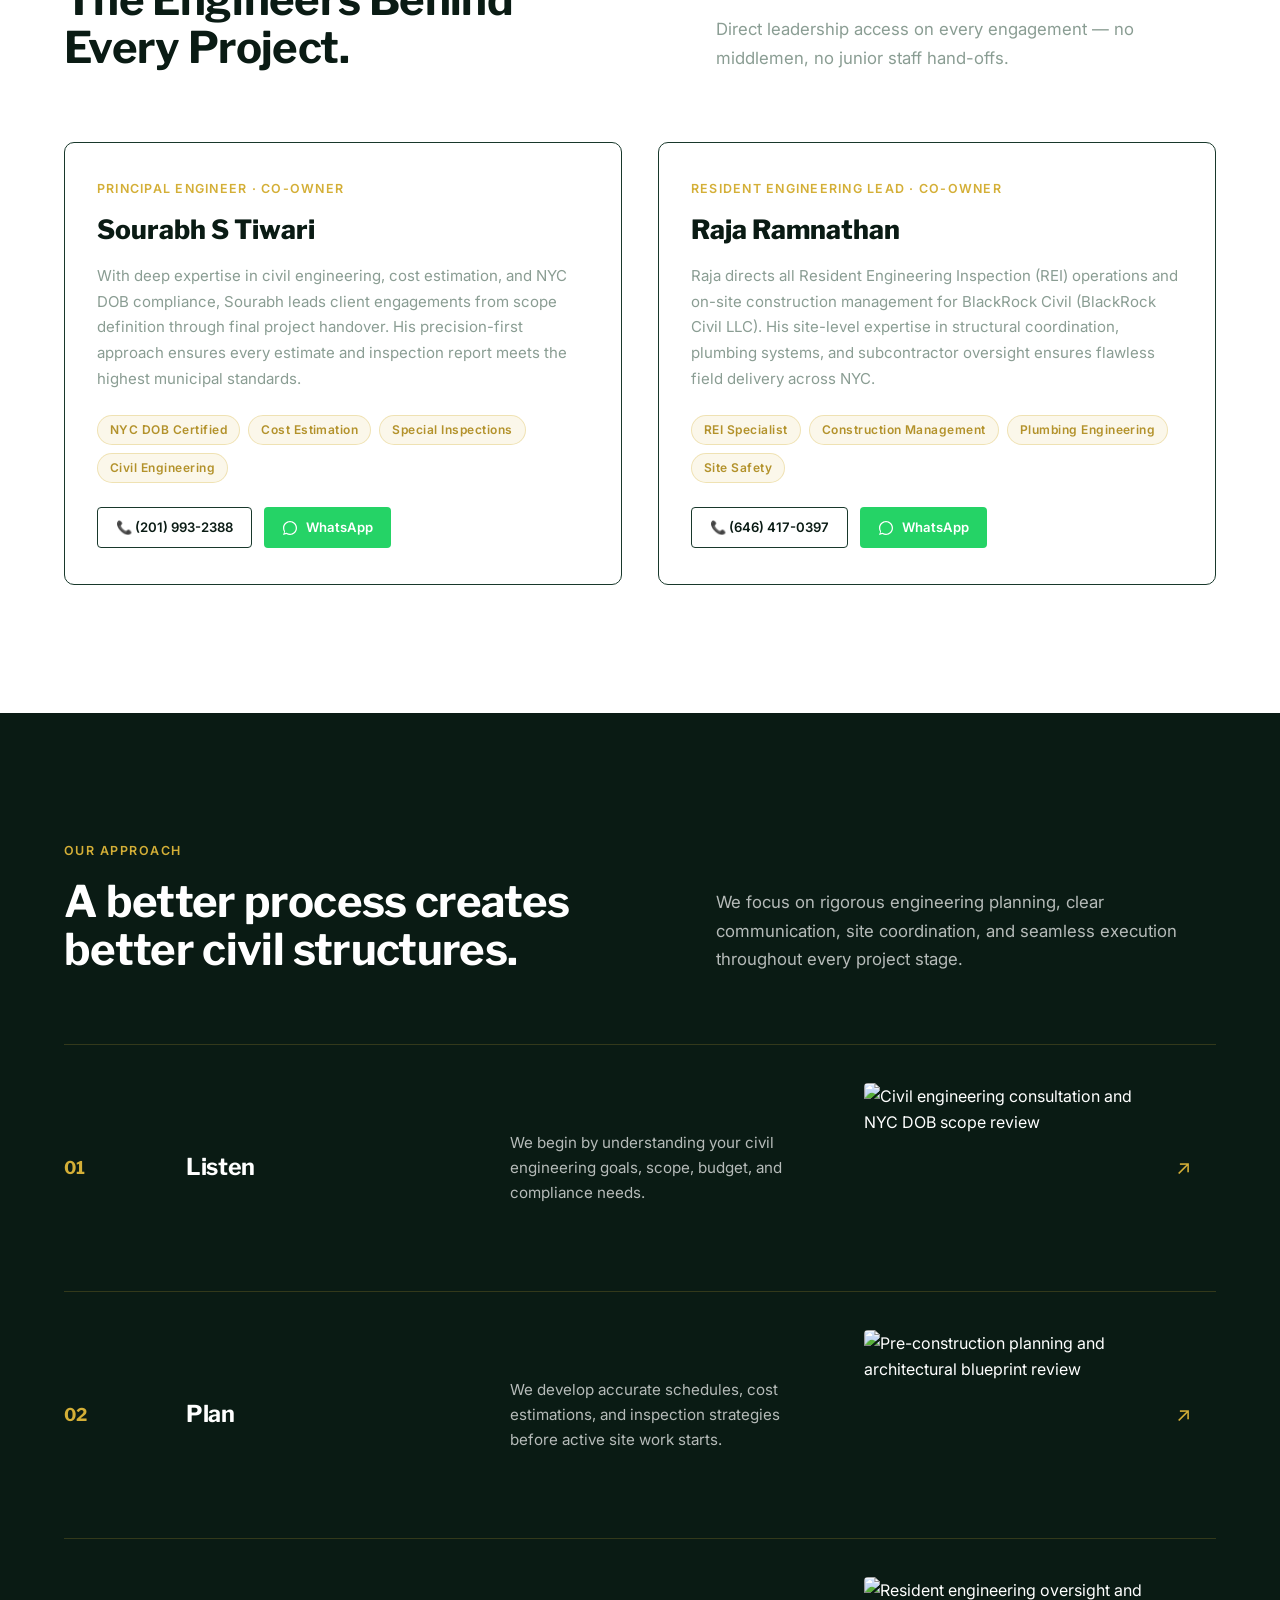
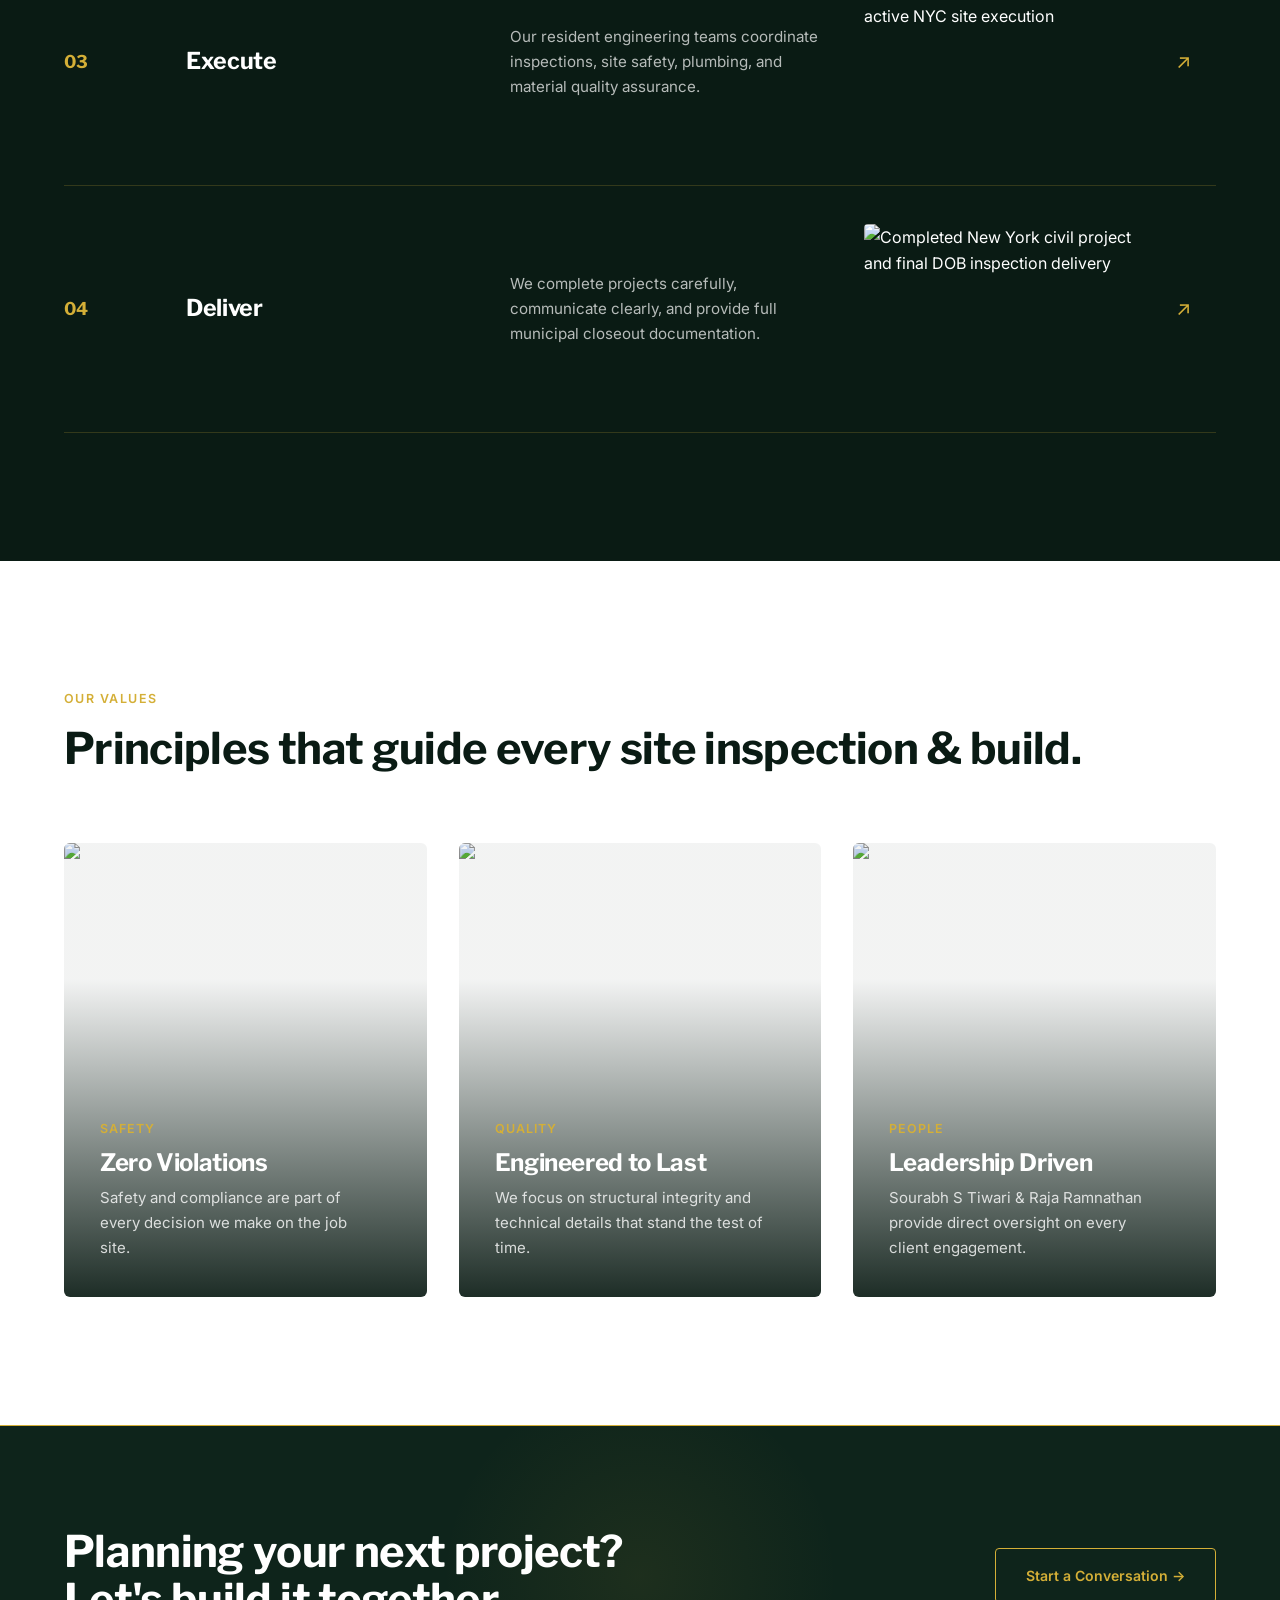
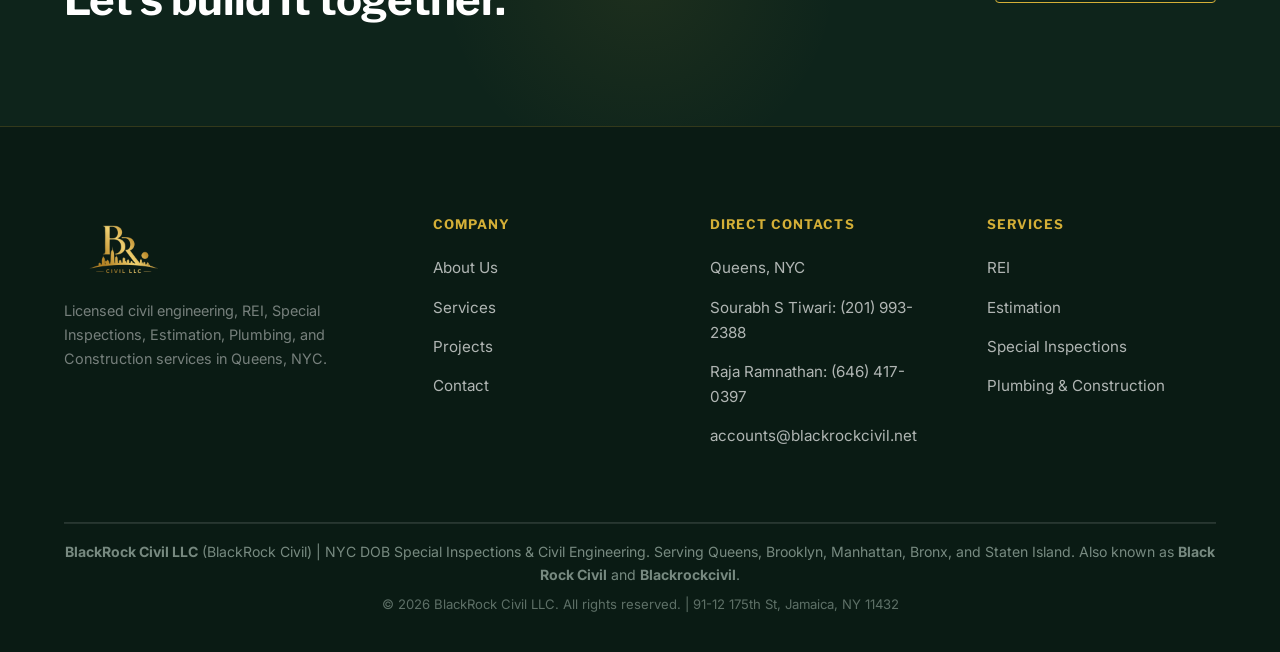
==== commit fb4bbb03: "feat: complete performance optimization and SEO boost" ====
--- a/about.html
+++ b/about.html
@@ -7,6 +7,12 @@
     <!-- Favicon -->
     <link rel="icon" type="image/png" sizes="48x48" href="images/favicon.png">
     <link rel="apple-touch-icon" href="images/favicon.png">
+
+    <!-- Speed Boost: Preload & Resource Hints -->
+    <link rel="preload" as="image" href="images/br-civil-logo-transparent.png">
+    <link rel="preconnect" href="https://images.unsplash.com" crossorigin>
+    <link rel="preconnect" href="https://fonts.googleapis.com">
+    <link rel="preconnect" href="https://fonts.gstatic.com" crossorigin>
 
     <!-- Google tag (gtag.js) -->
     <script async src="https://www.googletagmanager.com/gtag/js?id=G-31J72MNL1L"></script>
@@ -19,105 +25,125 @@
     </script>
     
     <!-- Primary SEO Meta Tags -->
-    <title>About Black Rock Civil | NYC Licensed Civil Engineers & DOB Inspectors</title>
-    <meta name="description" content="Meet Black Rock Civil (BR Civil LLC) leadership: Sourabh S Tiwari and Raja Ramnathan. Certified NYC DOB Special Inspections, REI engineering, and civil management in Queens, NY.">
+    <title>About BlackRock Civil | NYC Licensed Civil Engineers & DOB Inspectors</title>
+    <meta name="description" content="Meet BlackRock Civil (BlackRock Civil LLC) leadership: Sourabh S Tiwari and Raja Ramnathan. Certified NYC DOB Special Inspections, REI engineering, and civil management in Queens, NY. Also known as Black Rock Civil and Blackrockcivil.">
     <link rel="canonical" href="https://www.blackrockcivil.net/about.html">
   
     <!-- Open Graph / Facebook / LinkedIn -->
     <meta property="og:type" content="website">
     <meta property="og:url" content="https://www.blackrockcivil.net/about.html">
-    <meta property="og:title" content="About Black Rock Civil | NYC Licensed Civil Engineers & DOB Inspectors">
-    <meta property="og:description" content="Meet the leadership behind Black Rock Civil (BR Civil LLC). Licensed civil engineers providing DOB Special Inspections and REI in NYC.">
+    <meta property="og:title" content="About BlackRock Civil | NYC Licensed Civil Engineers & DOB Inspectors">
+    <meta property="og:description" content="Meet the leadership behind BlackRock Civil (BlackRock Civil LLC). Licensed civil engineers providing DOB Special Inspections and REI in NYC.">
     <meta property="og:image" content="https://www.blackrockcivil.net/images/br-civil-logo-transparent.png">
   
     <!-- Twitter Card -->
     <meta name="twitter:card" content="summary_large_image">
     <meta name="twitter:url" content="https://www.blackrockcivil.net/about.html">
-    <meta name="twitter:title" content="About Black Rock Civil | NYC Licensed Civil Engineers & DOB Inspectors">
-    <meta name="twitter:description" content="Meet the leadership behind Black Rock Civil (BR Civil LLC). Licensed civil engineers providing DOB Special Inspections and REI in NYC.">
+    <meta name="twitter:title" content="About BlackRock Civil | NYC Licensed Civil Engineers & DOB Inspectors">
+    <meta name="twitter:description" content="Meet the leadership behind BlackRock Civil (BlackRock Civil LLC). Licensed civil engineers providing DOB Special Inspections and REI in NYC.">
     <meta name="twitter:image" content="https://www.blackrockcivil.net/images/br-civil-logo-transparent.png">
   
-    <!-- Structured Data: AboutPage & Leadership E-E-A-T Schema -->
+    <!-- Structured Data: AboutPage, Leadership E-E-A-T & Breadcrumb Schema -->
     <script type="application/ld+json">
-    {
-      "@context": "https://schema.org",
-      "@type": "AboutPage",
-      "name": "About Black Rock Civil",
-      "url": "https://www.blackrockcivil.net/about.html",
-      "mainEntity": {
-        "@type": "ProfessionalService",
-        "name": "Black Rock Civil",
-        "legalName": "BR Civil LLC",
-        "alternateName": [
-          "Black Rock Civil",
-          "BlackRock Civil",
-          "blackrockcivil",
-          "blackrockcivil.net",
-          "blackrock civil net",
-          "blackrockcivil nyc",
-          "blackrockcivil new york",
-          "blackrockcivil queens",
-          "blackrockcivil brooklyn",
-          "blackrockcivil manhattan",
-          "BlackRock Civil NYC",
-          "Black Rock Civil NYC",
-          "Black Rock Civil New York",
-          "BlackRock Civil Queens",
-          "Black Rock Civil Queens",
-          "BlackRock Civil Brooklyn",
-          "Black Rock Civil Brooklyn",
-          "BlackRock Civil Manhattan",
-          "Black Rock Civil Manhattan",
-          "Black Rock Civil DOB Inspections",
-          "Black Rock Civil Special Inspections",
-          "Black Rock Civil Engineering",
-          "BlackRock Civil Engineering NYC",
-          "BR Civil",
-          "BR Civil LLC",
-          "BR Civil NYC",
-          "BR Civil LLC NYC",
-          "BR Civil Queens",
-          "BR Civil LLC Queens",
-          "BR Civil Brooklyn",
-          "BR Civil LLC Brooklyn",
-          "BR Civil Manhattan",
-          "BR Civil Engineering",
-          "BR Civil Special Inspections",
-          "BR Civil DOB Inspections",
-          "Black Rock Civil LLC",
-          "Black Rock Civil LLC NYC"
-        ],
-        "url": "https://www.blackrockcivil.net/",
-        "logo": "https://www.blackrockcivil.net/images/br-civil-logo-transparent.png",
-        "address": {
-          "@type": "PostalAddress",
-          "streetAddress": "91-12 175th St",
-          "addressLocality": "Jamaica",
-          "addressRegion": "NY",
-          "postalCode": "11432",
-          "addressCountry": "US"
-        },
-        "founder": [
+    [
+      {
+        "@context": "https://schema.org",
+        "@type": "AboutPage",
+        "name": "About BlackRock Civil",
+        "url": "https://www.blackrockcivil.net/about.html",
+        "mainEntity": {
+          "@type": "ProfessionalService",
+          "name": "BlackRock Civil",
+          "legalName": "BlackRock Civil LLC",
+          "alternateName": [
+            "BlackRock Civil",
+            "BlackRock Civil LLC",
+            "Black Rock Civil",
+            "Black Rock Civil LLC",
+            "Blackrockcivil",
+            "Blackrockcivil LLC",
+            "blackrock civil",
+            "blackrock civil llc",
+            "black rock civil",
+            "black rock civil llc",
+            "blackrockcivil",
+            "blackrockcivil llc",
+            "blackrockcivil.net",
+            "blackrock civil net",
+            "blackrockcivil nyc",
+            "blackrockcivil new york",
+            "blackrockcivil queens",
+            "blackrockcivil brooklyn",
+            "blackrockcivil manhattan",
+            "BlackRock Civil NYC",
+            "BlackRock Civil New York",
+            "BlackRock Civil Queens",
+            "BlackRock Civil Brooklyn",
+            "BlackRock Civil Manhattan",
+            "Black Rock Civil NYC",
+            "Black Rock Civil New York",
+            "Black Rock Civil Queens",
+            "Black Rock Civil Brooklyn",
+            "Black Rock Civil Manhattan",
+            "Black Rock Civil DOB Inspections",
+            "BlackRock Civil Special Inspections",
+            "BlackRock Civil Engineering",
+            "BlackRock Civil Engineering NYC",
+            "BR Civil",
+            "BR Civil LLC",
+            "BR Civil NYC"
+          ],
+          "url": "https://www.blackrockcivil.net/",
+          "logo": "https://www.blackrockcivil.net/images/br-civil-logo-transparent.png",
+          "address": {
+            "@type": "PostalAddress",
+            "streetAddress": "91-12 175th St",
+            "addressLocality": "Jamaica",
+            "addressRegion": "NY",
+            "postalCode": "11432",
+            "addressCountry": "US"
+          },
+          "sameAs": [
+            "https://www.hotfrog.com/company/0b207ea6824f437c5266fd6bbf519bd3/blackrock-civil-llc/jamaica/engineers-consulting"
+          ],
+          "founder": [
+            {
+              "@type": "Person",
+              "name": "Sourabh S Tiwari",
+              "jobTitle": "Principal Engineer & Co-Owner",
+              "telephone": "+1-201-993-2388"
+            },
+            {
+              "@type": "Person",
+              "name": "Raja Ramnathan",
+              "jobTitle": "Resident Engineering Lead & Co-Owner",
+              "telephone": "+1-646-417-0397"
+            }
+          ]
+        }
+      },
+      {
+        "@context": "https://schema.org",
+        "@type": "BreadcrumbList",
+        "itemListElement": [
           {
-            "@type": "Person",
-            "name": "Sourabh S Tiwari",
-            "jobTitle": "Principal Engineer & Co-Owner",
-            "telephone": "+1-201-993-2388"
+            "@type": "ListItem",
+            "position": 1,
+            "name": "Home",
+            "item": "https://www.blackrockcivil.net/"
           },
           {
-            "@type": "Person",
-            "name": "Raja Ramnathan",
-            "jobTitle": "Resident Engineering Lead & Co-Owner",
-            "telephone": "+1-646-417-0397"
+            "@type": "ListItem",
+            "position": 2,
+            "name": "About",
+            "item": "https://www.blackrockcivil.net/about.html"
           }
         ]
       }
-    }
+    ]
     </script>
   
     <!-- Google Fonts -->
-    <link rel="preconnect" href="https://fonts.googleapis.com">
-    <link rel="preconnect" href="https://fonts.gstatic.com" crossorigin>
     <link href="https://fonts.googleapis.com/css2?family=Libre+Franklin:wght@400;500;600;700;800&family=Inter:wght@400;500;600&display=swap" rel="stylesheet">
   
     <link rel="stylesheet" href="css/style.css">
@@ -146,10 +172,10 @@
   <header class="site-header on-dark" id="siteHeader">
     <div class="wrap header-wrap">
       
-      <a href="index.html" class="logo" aria-label="Black Rock Civil Home" style="display:flex; align-items:center; gap:12px; text-decoration:none;">
-        <img src="images/br-civil-logo-transparent.png" alt="Black Rock Civil - NYC Civil Engineering & DOB Special Inspections" class="logo-img" style="height:48px; width:auto;">
+      <a href="index.html" class="logo" aria-label="BlackRock Civil Home" style="display:flex; align-items:center; gap:12px; text-decoration:none;">
+        <img src="images/br-civil-logo-transparent.png" alt="BlackRock Civil - NYC Civil Engineering & DOB Special Inspections" class="logo-img" style="height:48px; width:auto;">
         <span class="brand-name-text" style="font-family:'Libre Franklin', sans-serif; font-weight:800; font-size:1.35rem; color:#ffffff; letter-spacing:-0.02em; line-height:1; text-transform:uppercase;">
-          BLACK ROCK <span style="color:#D4AF37; font-weight:600; font-size:1.2rem; letter-spacing:0.04em;">CIVIL</span>
+          BLACKROCK <span style="color:#D4AF37; font-weight:600; font-size:1.2rem; letter-spacing:0.04em;">CIVIL</span>
         </span>
       </a>
 
@@ -182,8 +208,8 @@
 
     <div class="wrap about-hero-inner">
       <div class="eyebrow">Licensed NYC Civil Engineers · Queens, NY</div>
-      <h1>Black Rock Civil &mdash; <span>NYC Engineering Leadership.</span></h1>
-      <p class="hero-sub">Black Rock Civil (operating legally as BR Civil LLC) brings together licensed engineering expertise, certified NYC DOB Special Inspections, and Resident Engineering (REI) oversight to deliver projects with code compliance and structural precision.</p>
+      <h1>BlackRock Civil &mdash; <span>NYC Engineering Leadership.</span></h1>
+      <p class="hero-sub">BlackRock Civil (operating legally as BlackRock Civil LLC) brings together licensed engineering expertise, certified NYC DOB Special Inspections, and Resident Engineering (REI) oversight to deliver projects with code compliance and structural precision.</p>
     </div>
     <div class="about-hero-meta"><span>01</span> Who We Are</div>
     <div class="scroll-cue">Scroll</div>
@@ -307,7 +333,7 @@
             </div>
             <div class="team-card-contact">
               <a href="tel:2019932388" class="team-contact-btn phone">📞 (201) 993-2388</a>
-              <a href="https://wa.me/12019932388?text=Hello%20Sourabh,%20I%20am%20reaching%20out%20via%20the%20Black%20Rock%20Civil%20website." target="_blank" rel="noopener noreferrer" class="team-contact-btn whatsapp">
+              <a href="https://wa.me/12019932388?text=Hello%20Sourabh,%20I%20am%20reaching%20out%20via%20the%20BlackRock%20Civil%20website." target="_blank" rel="noopener noreferrer" class="team-contact-btn whatsapp">
                 <svg width="16" height="16" viewBox="0 0 32 32" fill="none" xmlns="http://www.w3.org/2000/svg"><path d="M16 2C8.268 2 2 8.268 2 16c0 2.82.83 5.44 2.26 7.64L2.05 30l6.58-2.15C10.77 29.19 13.3 30 16 30c7.732 0 14-6.268 14-14S23.732 2 16 2zm0 25.5c-2.45 0-4.75-.71-6.7-1.95l-.48-.3-3.9 1.28 1.29-3.79-.33-.52A11.43 11.43 0 014.5 16c0-6.34 5.16-11.5 11.5-11.5S27.5 9.66 27.5 16 22.34 27.5 16 27.5z" fill="#FFFFFF"/></svg>
                 WhatsApp
               </a>
@@ -319,7 +345,7 @@
           <div class="team-card-body">
             <div class="team-card-role">Resident Engineering Lead · Co-Owner</div>
             <div class="team-card-name">Raja Ramnathan</div>
-            <p class="team-card-bio">Raja directs all Resident Engineering Inspection (REI) operations and on-site construction management for Black Rock Civil (BR Civil LLC). His site-level expertise in structural coordination, plumbing systems, and subcontractor oversight ensures flawless field delivery across NYC.</p>
+            <p class="team-card-bio">Raja directs all Resident Engineering Inspection (REI) operations and on-site construction management for BlackRock Civil (BlackRock Civil LLC). His site-level expertise in structural coordination, plumbing systems, and subcontractor oversight ensures flawless field delivery across NYC.</p>
             <div class="team-card-certs">
               <span class="cert-badge">REI Specialist</span>
               <span class="cert-badge">Construction Management</span>
@@ -328,7 +354,7 @@
             </div>
             <div class="team-card-contact">
               <a href="tel:6464170397" class="team-contact-btn phone">📞 (646) 417-0397</a>
-              <a href="https://wa.me/16464170397?text=Hello%20Raja,%20I%20am%20reaching%20out%20via%20the%20Black%20Rock%20Civil%20website." target="_blank" rel="noopener noreferrer" class="team-contact-btn whatsapp">
+              <a href="https://wa.me/16464170397?text=Hello%20Raja,%20I%20am%20reaching%20out%20via%20the%20BlackRock%20Civil%20website." target="_blank" rel="noopener noreferrer" class="team-contact-btn whatsapp">
                 <svg width="16" height="16" viewBox="0 0 32 32" fill="none" xmlns="http://www.w3.org/2000/svg"><path d="M16 2C8.268 2 2 8.268 2 16c0 2.82.83 5.44 2.26 7.64L2.05 30l6.58-2.15C10.77 29.19 13.3 30 16 30c7.732 0 14-6.268 14-14S23.732 2 16 2zm0 25.5c-2.45 0-4.75-.71-6.7-1.95l-.48-.3-3.9 1.28 1.29-3.79-.33-.52A11.43 11.43 0 014.5 16c0-6.34 5.16-11.5 11.5-11.5S27.5 9.66 27.5 16 22.34 27.5 16 27.5z" fill="#FFFFFF"/></svg>
                 WhatsApp
               </a>
@@ -453,7 +479,7 @@
         <div class="footer-col">
           <div class="footer-logo-wrap" style="margin-bottom:18px;">
             <a href="index.html" style="text-decoration:none;">
-              <img src="images/br-civil-logo-transparent.png" alt="Black Rock Civil Logo" class="footer-logo-img">
+              <img src="images/br-civil-logo-transparent.png" alt="BlackRock Civil Logo" class="footer-logo-img">
             </a>
           </div>
           <p style="opacity:0.65; font-size:0.9rem; max-width:280px; color:inherit;">
@@ -475,7 +501,7 @@
             <li>Queens, NYC</li>
             <li>Sourabh S Tiwari: <a href="tel:2019932388">(201) 993-2388</a></li>
             <li>Raja Ramnathan: <a href="tel:6464170397">(646) 417-0397</a></li>
-            <li><a href="mailto:1blackrockcivil@gmail.com">1blackrockcivil@gmail.com</a></li>
+            <li><a href="mailto:accounts@blackrockcivil.net">accounts@blackrockcivil.net</a></li>
           </ul>
         </div>
         <div class="footer-col">
@@ -490,10 +516,10 @@
       </div>
       <div class="footer-bottom" style="display:flex; flex-direction:column; gap:8px; align-items:center; text-align:center; padding-top:16px; border-top:1px solid rgba(255,255,255,0.1);">
         <p style="margin:0; font-size:0.88rem; opacity:0.85;">
-          <strong>Black Rock Civil</strong> (BR Civil LLC) | NYC DOB Special Inspections &amp; Civil Engineering. Serving Queens, Brooklyn, Manhattan, Bronx, and Staten Island.
+          <strong>BlackRock Civil LLC</strong> (BlackRock Civil) | NYC DOB Special Inspections &amp; Civil Engineering. Serving Queens, Brooklyn, Manhattan, Bronx, and Staten Island. Also known as <strong>Black Rock Civil</strong> and <strong>Blackrockcivil</strong>.
         </p>
         <p style="margin:0; font-size:0.82rem; opacity:0.65;">
-          &copy; 2026 Black Rock Civil LLC. All rights reserved.
+          &copy; 2026 BlackRock Civil LLC. All rights reserved. | 91-12 175th St, Jamaica, NY 11432
         </p>
       </div>
     </div>
